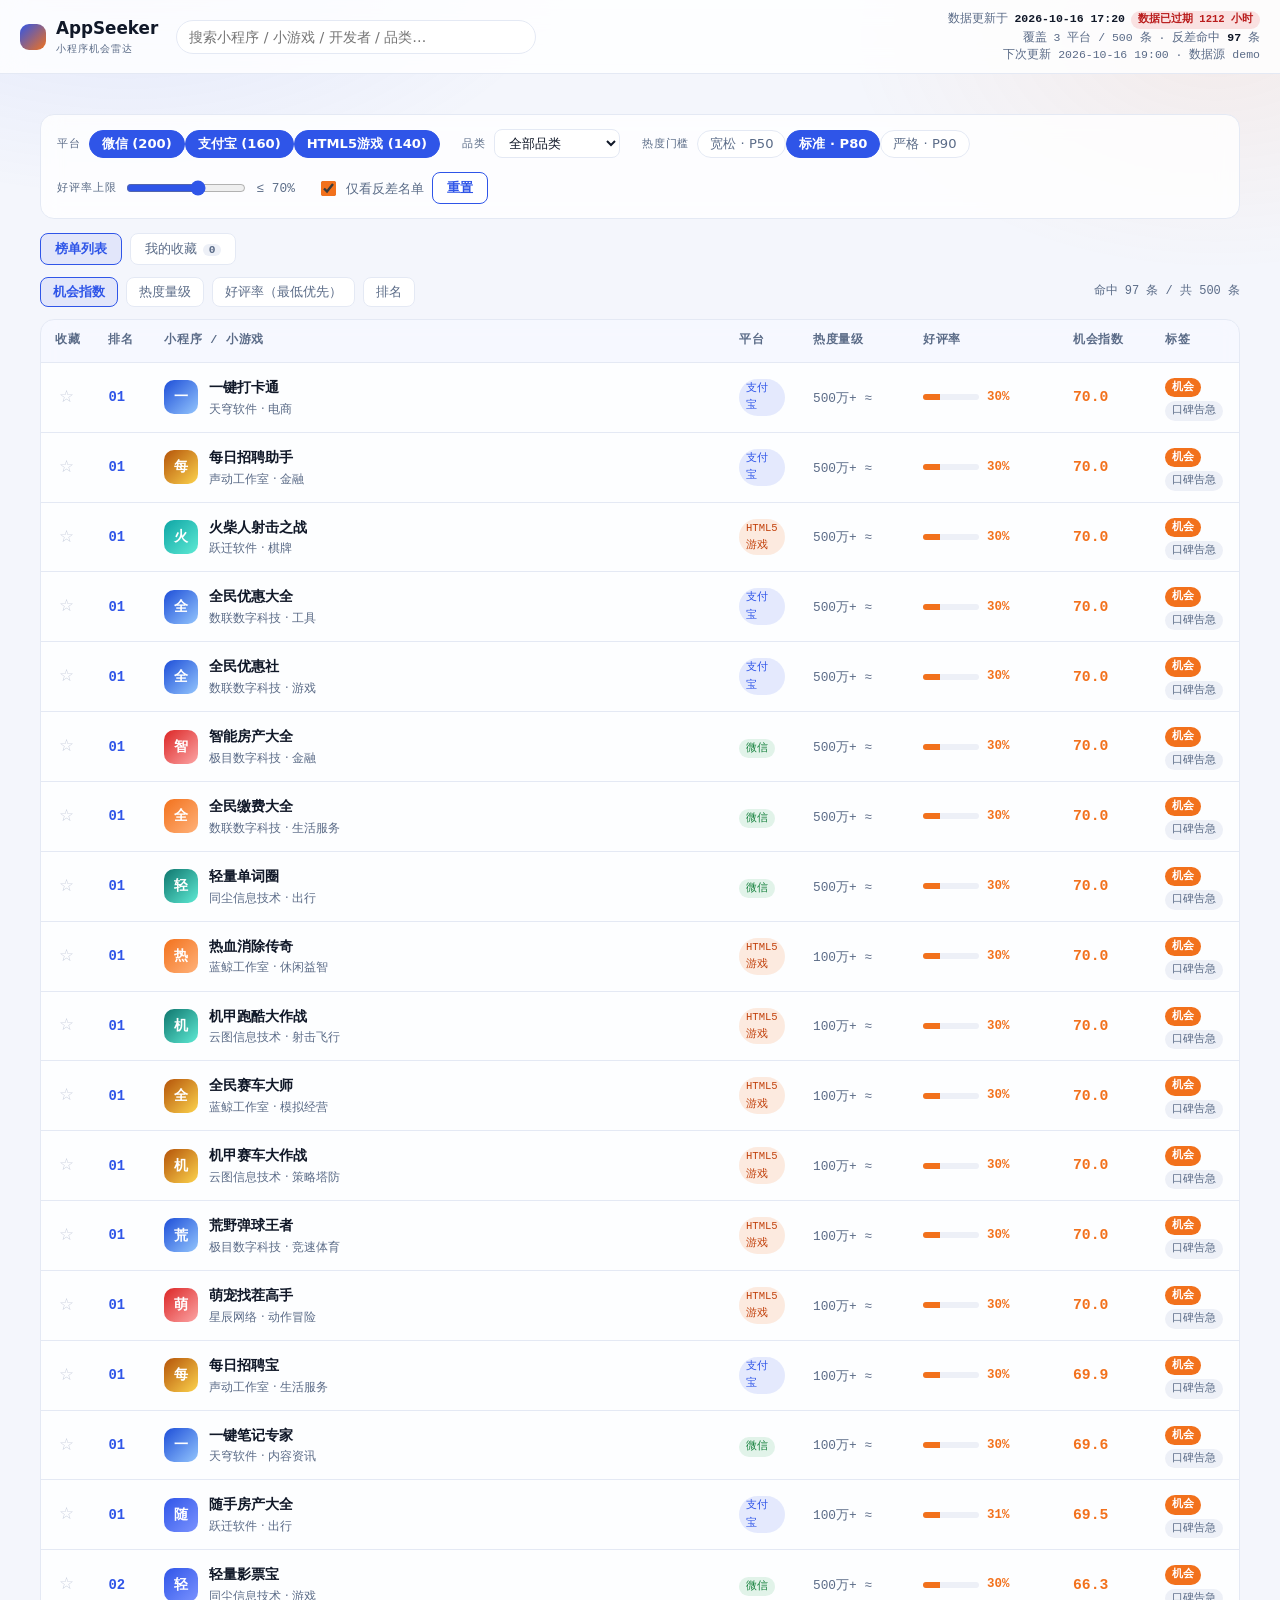
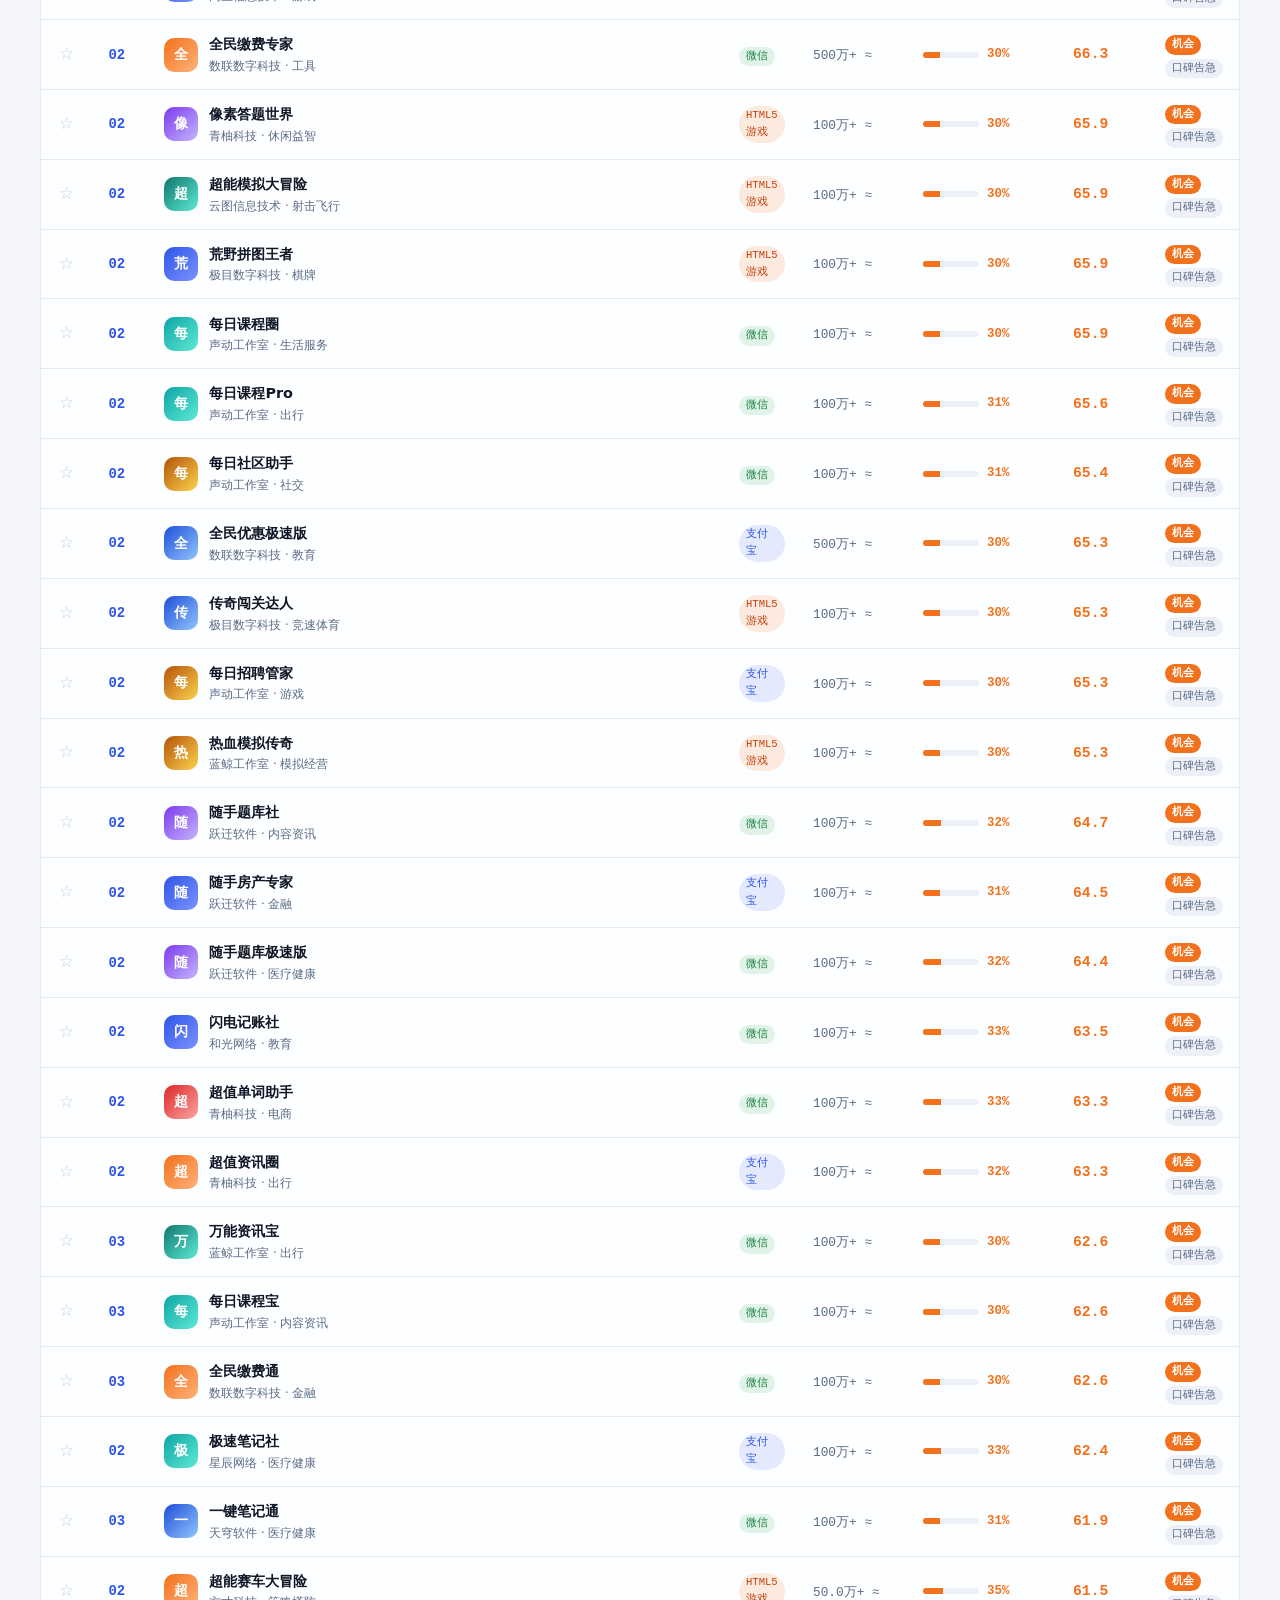
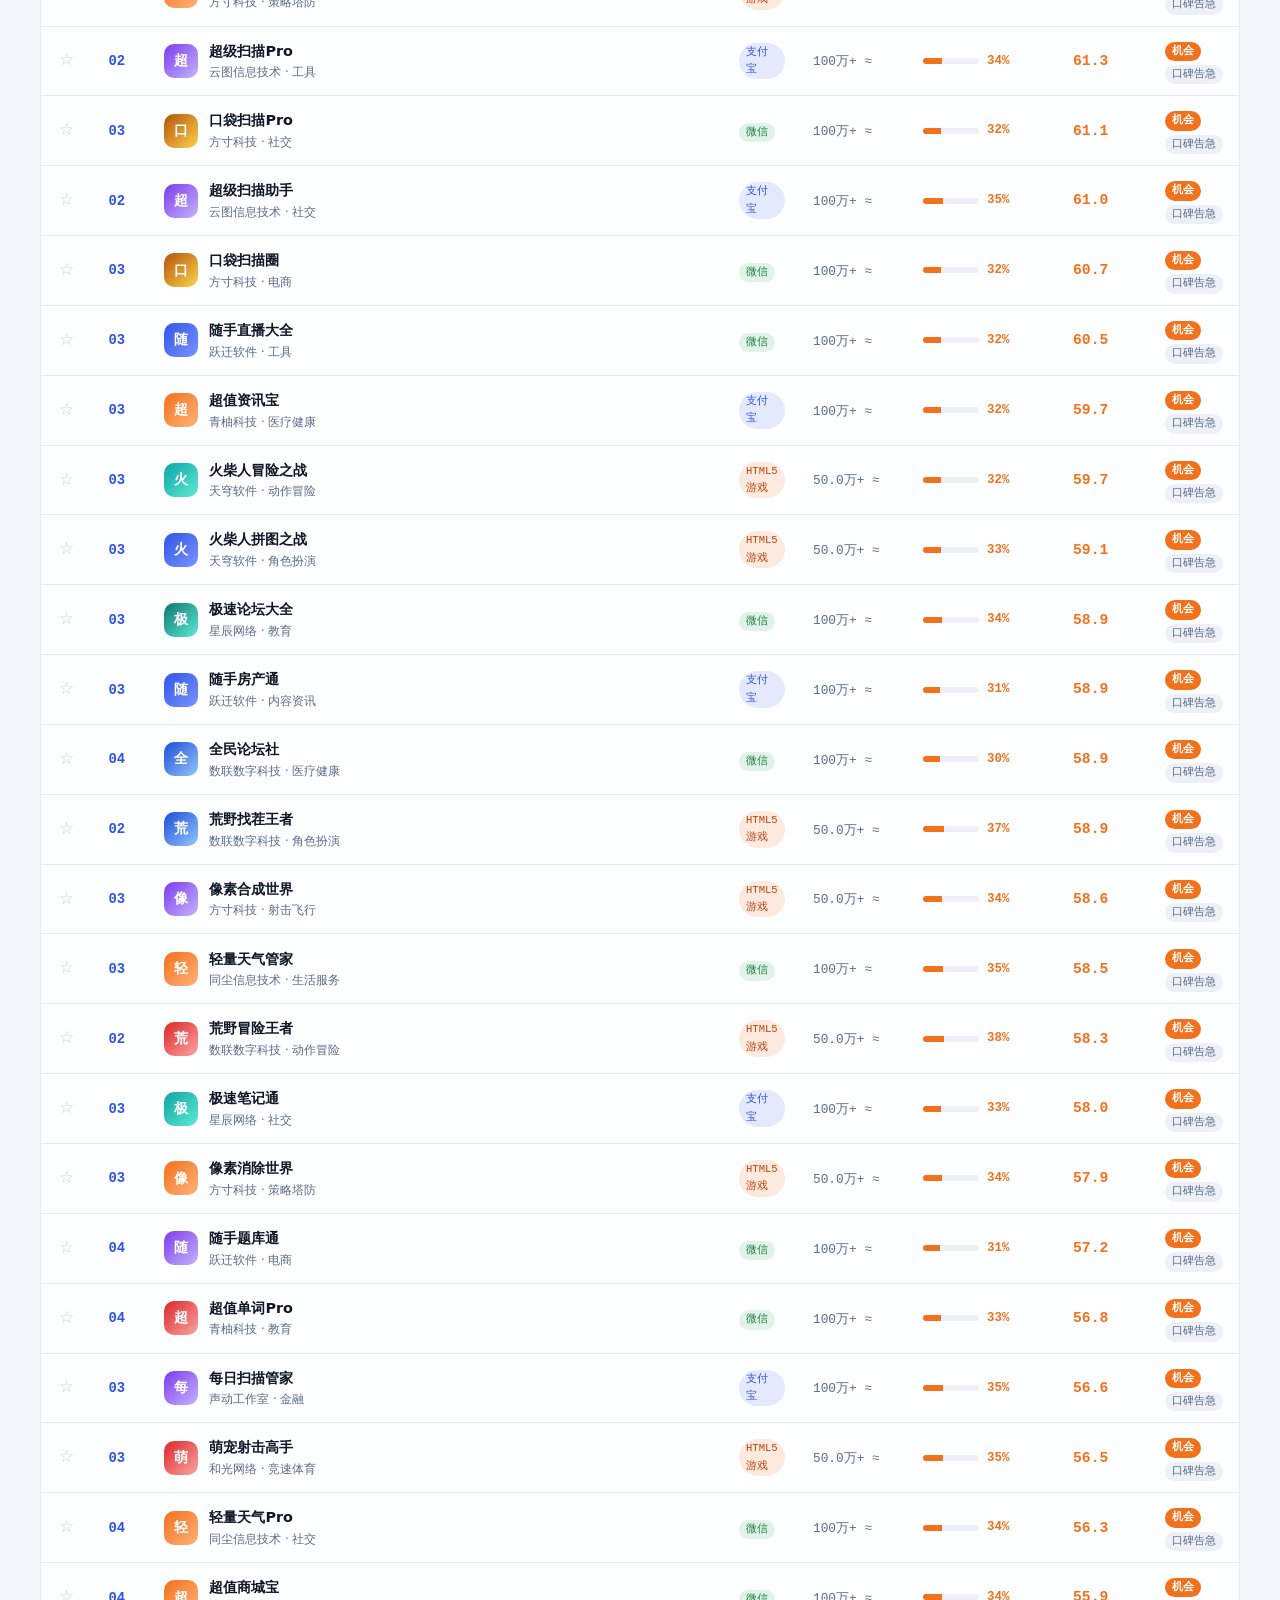
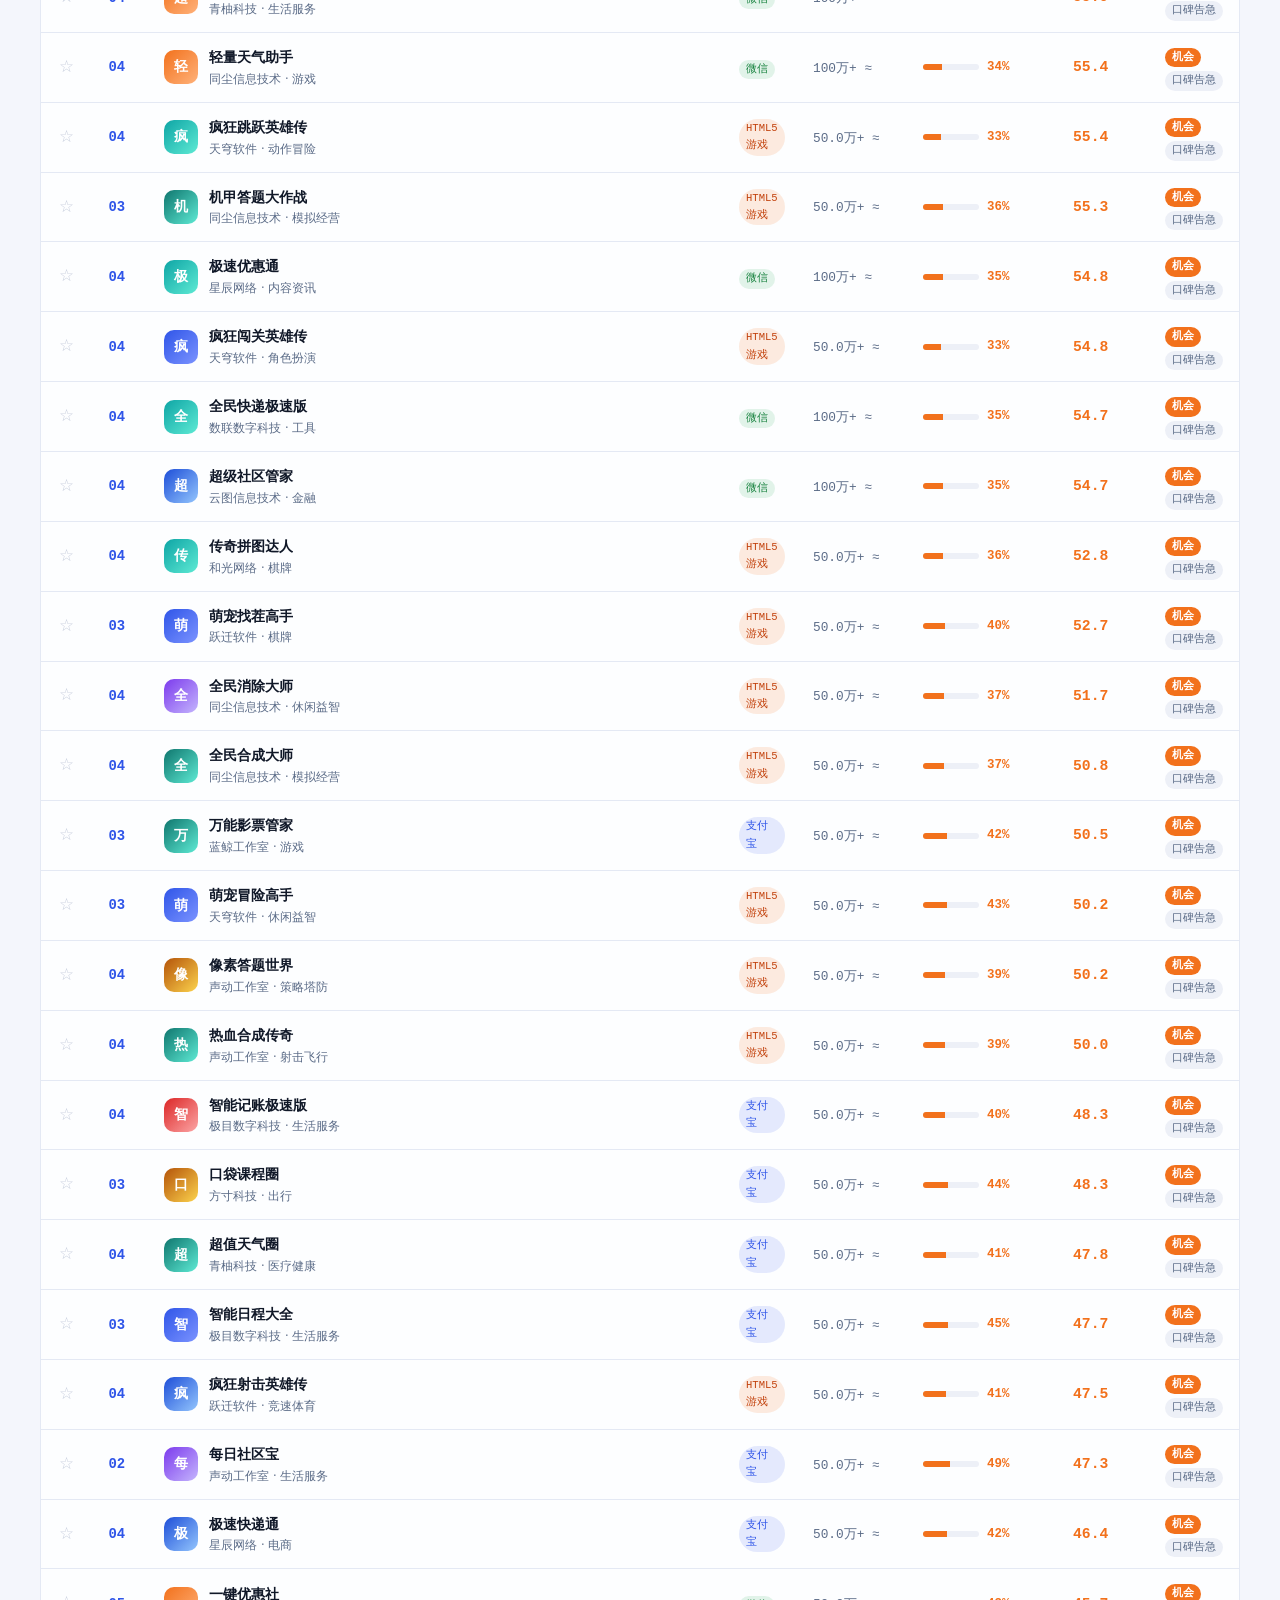
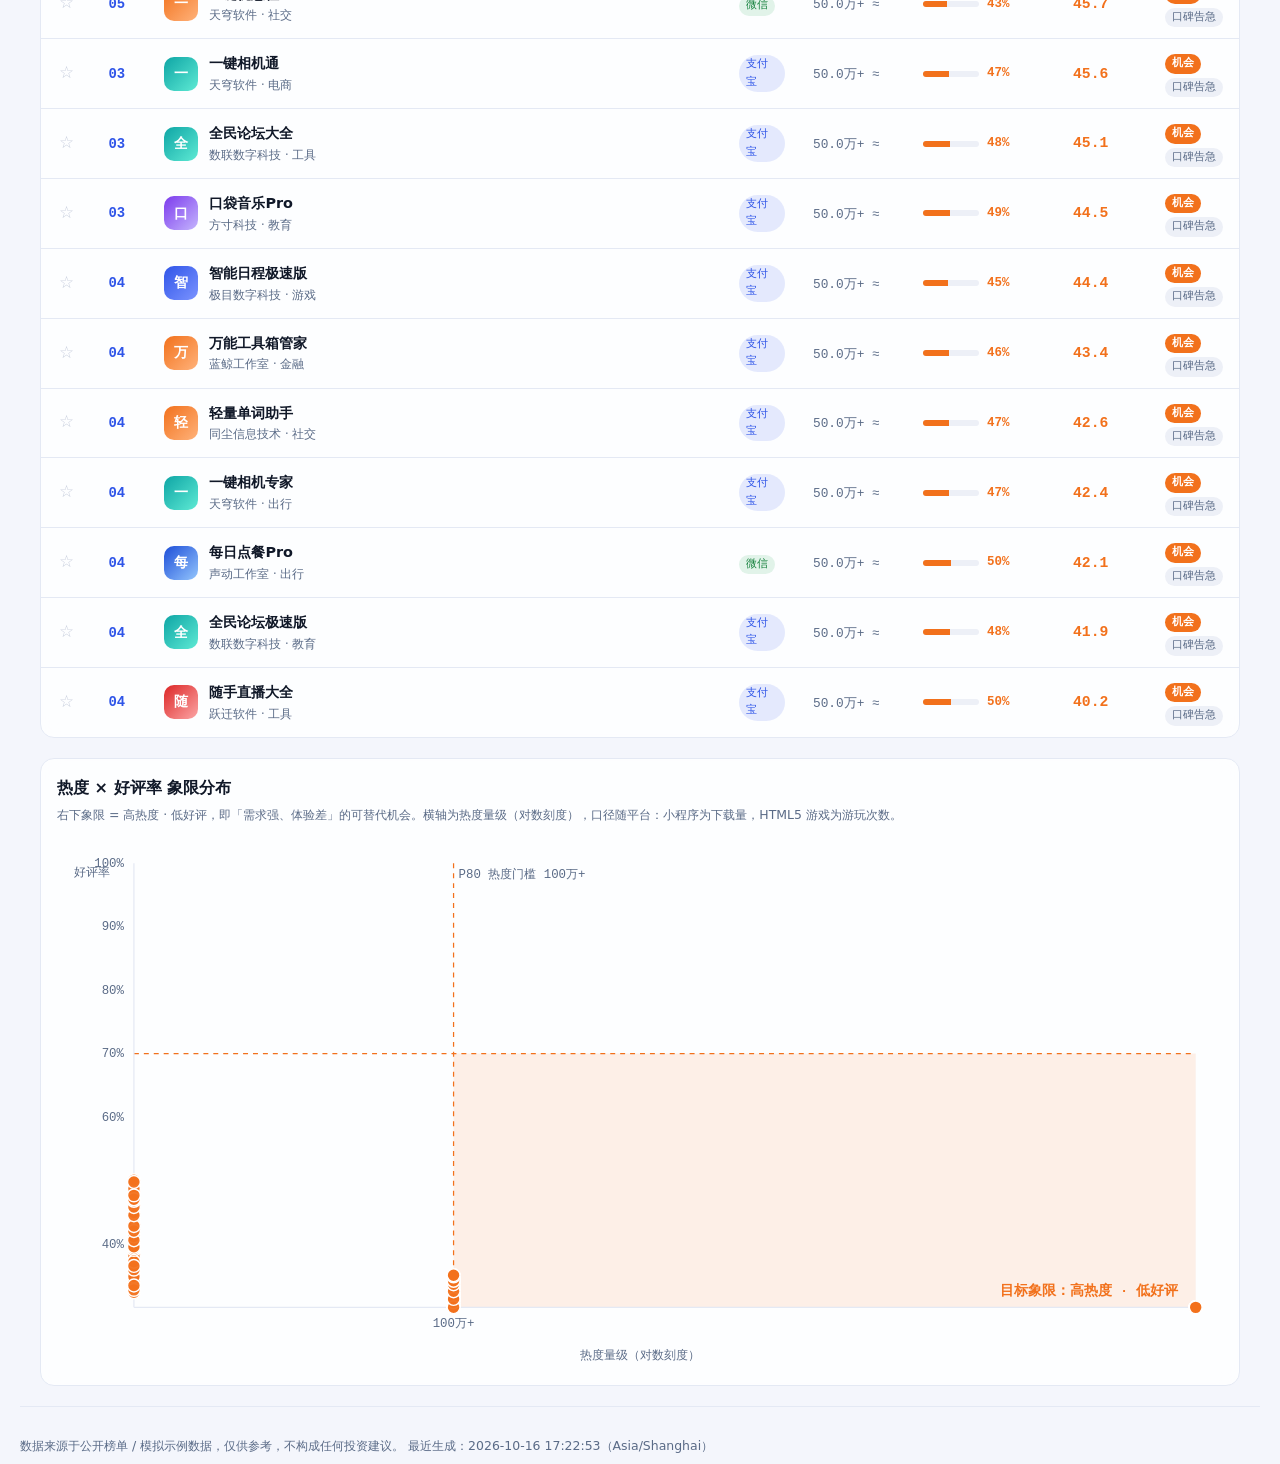
==== public/index.html @ 61a7575c "feat: AppSeeker MVP with cloud pipeline" ====
<!DOCTYPE html>
<html lang="zh-CN">
<head>
<meta charset="UTF-8">
<meta name="viewport" content="width=device-width, initial-scale=1.0">
<title>AppSeeker · 小程序机会雷达</title>
<link rel="stylesheet" href="css/style.css">
</head>
<body>

<header class="topbar">
  <div class="wrap topbar-in">
    <div class="brand">
      <span class="dot"></span>
      <span>AppSeeker<small>小程序机会雷达</small></span>
    </div>
    <div class="search">
      <input id="q" type="search" placeholder="搜索小程序 / 小游戏 / 开发者 / 品类…" autocomplete="off">
    </div>
    <div class="upd" id="upd"></div>
  </div>
</header>

<main class="wrap">

  <section class="kpis" id="kpis"></section>

  <section class="filters">
    <div class="fgroup">
      <span class="flabel">平台</span>
      <span id="platChips"></span>
    </div>
    <div class="fgroup">
      <span class="flabel">品类</span>
      <select id="cat"><option value="all">全部品类</option></select>
    </div>
    <div class="fgroup">
      <span class="flabel">热度门槛</span>
      <span id="pctlChips"></span>
    </div>
    <div class="fgroup">
      <span class="flabel">好评率上限</span>
      <input id="rate" type="range" min="30" max="95" step="5" value="70">
      <span class="mono" id="rateVal">≤ 70%</span>
    </div>
    <div class="fgroup">
      <label class="switch"><input id="onlyFlagged" type="checkbox" checked>仅看反差名单</label>
      <button class="btn ghost" id="reset">重置</button>
    </div>
  </section>

  <section class="viewtabs">
    <button class="vtab on" data-view="list">榜单列表</button>
    <button class="vtab" data-view="fav">我的收藏<span class="fbadge" id="favCount">0</span></button>
  </section>

  <div id="viewList">

    <section class="sorts">
      <button class="sortbtn on" data-sort="opportunity">机会指数</button>
      <button class="sortbtn" data-sort="download">热度量级</button>
      <button class="sortbtn" data-sort="rate">好评率（最低优先）</button>
      <button class="sortbtn" data-sort="rank">排名</button>
      <span class="res" id="resCount"></span>
    </section>

    <section class="panel">
      <table class="tbl">
        <thead>
          <tr>
            <th style="width:52px">收藏</th>
            <th style="width:56px">排名</th>
            <th>小程序 / 小游戏</th>
            <th style="width:74px">平台</th>
            <th style="width:110px">热度量级</th>
            <th style="width:150px">好评率</th>
            <th style="width:92px">机会指数</th>
            <th style="width:88px" class="col-hide">标签</th>
          </tr>
        </thead>
        <tbody id="rows"></tbody>
      </table>
      <div class="empty" id="empty" style="display:none"></div>
    </section>

    <section class="chartcard">
      <h3>热度 × 好评率 象限分布</h3>
      <p>右下象限 = 高热度 · 低好评，即「需求强、体验差」的可替代机会。横轴为热度量级（对数刻度），口径随平台：小程序为下载量，HTML5 游戏为游玩次数。</p>
      <div id="scatter"></div>
    </section>

  </div>

  <section class="panel" id="viewFav" style="display:none">
    <div class="favnote" id="favNote" style="display:none"></div>
    <table class="tbl">
      <thead>
        <tr>
          <th>条目</th>
          <th style="width:78px">平台</th>
          <th style="width:130px">热度量级</th>
          <th style="width:140px">好评率</th>
          <th style="width:90px">机会指数</th>
          <th style="width:142px">收藏时间</th>
          <th style="width:76px">操作</th>
        </tr>
      </thead>
      <tbody id="favRows"></tbody>
    </table>
    <div class="empty" id="favEmpty" style="display:none"></div>
  </section>

</main>

<footer class="foot wrap">
  <p id="footMeta"></p>
  <p>数据来源于各平台公开榜单 / 模拟示例数据，仅做聚合统计展示，不含任何用户个人信息；内容仅供参考，不构成投资建议。</p>
  <p>AppSeeker MVP · 数据管道每日自动更新两次（07:00 / 19:00）。</p>
</footer>

<script src="data/latest.js"></script>
<script src="js/app.js"></script>
</body>
</html>
---- public/css/style.css ----
/* AppSeeker · 小程序机会雷达 */
:root{
  --bg:#F4F6FC; --bg2:#FFFFFF; --ink:#101828; --muted:#5A6B87;
  --rule:#E4E9F4; --accent:#2F55E8; --accent2:#F2711C;
  --accent-soft:rgba(47,85,232,.09); --accent2-soft:rgba(242,113,28,.12);
  --radius:14px; --shadow:0 8px 28px rgba(47,85,232,.10);
  --font-head:'Bricolage Grotesque','PingFang SC','Microsoft YaHei',system-ui,sans-serif;
  --font-body:'Instrument Sans','PingFang SC','Microsoft YaHei',system-ui,sans-serif;
  --font-mono:'JetBrains Mono','SFMono-Regular',Consolas,monospace;
}
*{box-sizing:border-box;}
body{
  margin:0;background:var(--bg);color:var(--ink);
  font-family:var(--font-body);font-size:15px;line-height:1.65;
  -webkit-font-smoothing:antialiased;
}
body::before{
  content:"";position:fixed;inset:0;z-index:-1;pointer-events:none;
  background:
    radial-gradient(60% 50% at 10% -8%, rgba(47,85,232,.10), rgba(47,85,232,0) 60%),
    radial-gradient(50% 45% at 95% 4%, rgba(242,113,28,.08), rgba(242,113,28,0) 58%);
}
a{color:var(--accent);text-decoration:none;}
.wrap{max-width:1240px;margin:0 auto;padding:0 20px;}

/* ---------- 顶栏 ---------- */
.topbar{
  position:sticky;top:0;z-index:50;
  background:rgba(255,255,255,.82);backdrop-filter:blur(12px);
  border-bottom:1px solid var(--rule);
}
.topbar-in{display:flex;align-items:center;gap:18px;padding:10px 0;flex-wrap:wrap;}
.brand{display:flex;align-items:center;gap:10px;font-family:var(--font-head);font-weight:700;font-size:1.05rem;white-space:nowrap;}
.brand .dot{width:26px;height:26px;border-radius:9px;background:linear-gradient(135deg,var(--accent),var(--accent2));}
.brand small{display:block;font-family:var(--font-mono);font-size:.62rem;font-weight:400;color:var(--muted);letter-spacing:.1em;}
.search{flex:1;min-width:180px;max-width:360px;position:relative;}
.search input{
  width:100%;padding:8px 12px;border:1px solid var(--rule);border-radius:999px;
  background:#fff;font-size:.88rem;font-family:inherit;color:var(--ink);outline:none;
}
.search input:focus{border-color:var(--accent);box-shadow:0 0 0 3px var(--accent-soft);}
.upd{margin-left:auto;text-align:right;font-family:var(--font-mono);font-size:.72rem;color:var(--muted);line-height:1.5;}
.upd b{color:var(--ink);font-weight:700;}
.badge{display:inline-block;padding:1px 7px;border-radius:999px;font-size:.66rem;font-weight:700;margin-left:6px;}
.badge.fresh{background:rgba(22,163,74,.12);color:#15803d;}
.badge.warn{background:rgba(242,113,28,.14);color:#c2410c;}
.badge.stale{background:rgba(220,38,38,.12);color:#b91c1c;}

/* ---------- KPI ---------- */
.kpis{display:grid;grid-template-columns:repeat(4,1fr);gap:14px;margin:20px 0;}
.kpi{
  background:rgba(255,255,255,.75);backdrop-filter:blur(10px);
  border:1px solid var(--rule);border-radius:var(--radius);padding:14px 16px;
}
.kpi .v{font-family:var(--font-head);font-weight:700;font-size:1.7rem;color:var(--accent);line-height:1.1;}
.kpi .l{font-size:.78rem;color:var(--muted);margin-top:3px;}
.kpi.hl .v{color:var(--accent2);}

/* ---------- 筛选栏 ---------- */
.filters{
  background:rgba(255,255,255,.8);backdrop-filter:blur(10px);
  border:1px solid var(--rule);border-radius:var(--radius);
  padding:14px 16px;margin-bottom:14px;
  display:flex;flex-wrap:wrap;gap:14px 22px;align-items:center;
}
.fgroup{display:flex;align-items:center;gap:8px;flex-wrap:wrap;}
.flabel{font-family:var(--font-mono);font-size:.7rem;color:var(--muted);letter-spacing:.08em;text-transform:uppercase;}
.chip{
  border:1px solid var(--rule);background:#fff;border-radius:999px;
  padding:4px 12px;font-size:.82rem;cursor:pointer;color:var(--muted);
  font-family:inherit;transition:all .12s;
}
.chip:hover{border-color:var(--accent);color:var(--accent);}
.chip.on{background:var(--accent);border-color:var(--accent);color:#fff;font-weight:700;}
select,input[type=range]{font-family:inherit;font-size:.82rem;color:var(--ink);}
select{padding:5px 10px;border:1px solid var(--rule);border-radius:8px;background:#fff;}
input[type=range]{width:120px;accent-color:var(--accent);}
.btn{
  border:1px solid var(--accent);background:var(--accent);color:#fff;border-radius:8px;
  padding:6px 14px;font-size:.82rem;font-family:inherit;cursor:pointer;font-weight:700;
}
.btn.ghost{background:#fff;color:var(--accent);}
.switch{display:flex;align-items:center;gap:7px;font-size:.82rem;color:var(--muted);cursor:pointer;user-select:none;}
.switch input{accent-color:var(--accent2);width:15px;height:15px;}

/* ---------- 排序 ---------- */
.sorts{display:flex;flex-wrap:wrap;gap:8px;align-items:center;margin-bottom:12px;}
.sorts .res{margin-left:auto;font-family:var(--font-mono);font-size:.75rem;color:var(--muted);}
.sortbtn{
  border:1px solid var(--rule);background:#fff;border-radius:8px;padding:5px 12px;
  font-size:.82rem;color:var(--muted);cursor:pointer;font-family:inherit;
}
.sortbtn.on{border-color:var(--accent);color:var(--accent);font-weight:700;background:var(--accent-soft);}

/* ---------- 列表 ---------- */
.panel{
  background:rgba(255,255,255,.82);backdrop-filter:blur(10px);
  border:1px solid var(--rule);border-radius:var(--radius);overflow:hidden;margin-bottom:20px;
}
.tbl{width:100%;border-collapse:collapse;font-size:.87rem;}
.tbl thead th{
  text-align:left;padding:11px 14px;font-size:.74rem;letter-spacing:.06em;
  color:var(--muted);font-family:var(--font-mono);
  border-bottom:1px solid var(--rule);white-space:nowrap;background:rgba(47,85,232,.03);
}
.tbl tbody tr{border-bottom:1px solid var(--rule);cursor:pointer;transition:background .12s;}
.tbl tbody tr:hover{background:var(--accent-soft);}
.tbl tbody tr:last-child{border-bottom:none;}
.tbl td{padding:11px 14px;vertical-align:middle;}
.rank{font-family:var(--font-mono);font-weight:700;color:var(--accent);}
.rk-up{color:#15803d;font-size:.72rem;font-family:var(--font-mono);}
.rk-down{color:#b91c1c;font-size:.72rem;font-family:var(--font-mono);}
.app{display:flex;align-items:center;gap:11px;min-width:0;}
.ico{
  width:34px;height:34px;border-radius:10px;flex:0 0 34px;
  display:flex;align-items:center;justify-content:center;
  color:#fff;font-weight:700;font-family:var(--font-head);font-size:.9rem;
}
.app .nm{min-width:0;}
.app .nm b{display:block;font-size:.9rem;white-space:nowrap;overflow:hidden;text-overflow:ellipsis;max-width:230px;}
.app .nm span{display:block;font-size:.72rem;color:var(--muted);white-space:nowrap;overflow:hidden;text-overflow:ellipsis;max-width:230px;}
.tag{display:inline-block;font-family:var(--font-mono);font-size:.66rem;padding:1px 7px;border-radius:999px;background:#EDF0F7;color:var(--muted);}
.tag.plat-wx{background:rgba(22,163,74,.12);color:#15803d;}
.tag.plat-ali{background:rgba(47,85,232,.12);color:var(--accent);}
.tag.plat-other{background:rgba(242,113,28,.14);color:#c2410c;}
.tag.opp{background:var(--accent2);color:#fff;font-weight:700;}
.tag.tmb{background:rgba(220,38,38,.12);color:#b91c1c;}
.tag.rise{background:rgba(22,163,74,.12);color:#15803d;}
.ratebar{display:flex;align-items:center;gap:8px;}
.ratebar .bar{width:56px;height:6px;border-radius:999px;background:#EDF0F7;overflow:hidden;}
.ratebar .bar i{display:block;height:100%;background:var(--accent2);}
.ratebar .val{font-family:var(--font-mono);font-size:.78rem;font-weight:700;color:var(--accent2);}
.score{font-family:var(--font-mono);font-weight:700;color:var(--accent2);font-size:.92rem;}
.mono{font-family:var(--font-mono);font-size:.8rem;color:var(--muted);}
.empty{padding:46px 20px;text-align:center;color:var(--muted);}
.empty b{display:block;color:var(--ink);font-size:1rem;margin-bottom:6px;}
.empty code{font-family:var(--font-mono);font-size:.78rem;background:var(--accent-soft);padding:2px 6px;border-radius:6px;color:var(--accent);}

/* ---------- 图表 ---------- */
.chartcard{
  background:rgba(255,255,255,.82);backdrop-filter:blur(10px);
  border:1px solid var(--rule);border-radius:var(--radius);padding:16px;margin-bottom:20px;
}
.chartcard h3{margin:0 0 4px;font-family:var(--font-head);font-size:1rem;}
.chartcard p{margin:0 0 10px;font-size:.78rem;color:var(--muted);}
svg .axis{stroke:var(--rule);stroke-width:1;}
svg .axis-txt{fill:var(--muted);font-size:10px;font-family:var(--font-mono);}
svg .qzone{fill:rgba(242,113,28,.10);}
svg .thr{stroke:var(--accent2);stroke-dasharray:4 4;stroke-width:1;}
svg .tbar{fill:var(--accent);fill-opacity:.26;}
svg .tbar.cur{fill:var(--accent2);fill-opacity:.85;}
svg .tline{fill:none;stroke:var(--accent2);stroke-width:2;stroke-linejoin:round;stroke-linecap:round;}
svg .tdot{fill:#fff;stroke:var(--accent2);stroke-width:1.6;}
svg .tdot.cur{fill:var(--accent2);stroke:#fff;stroke-width:2;}

/* ---------- 详情页 ---------- */
.crumb{font-size:.8rem;color:var(--muted);margin:18px 0 12px;}
.dhead{
  background:rgba(255,255,255,.82);backdrop-filter:blur(10px);
  border:1px solid var(--rule);border-radius:var(--radius);padding:18px;margin-bottom:16px;
}
.dhead .top{display:flex;align-items:center;gap:14px;flex-wrap:wrap;}
.dhead h1{margin:0;font-family:var(--font-head);font-size:1.35rem;}
.dhead .sub{color:var(--muted);font-size:.82rem;margin-top:4px;}
.dcards{display:grid;grid-template-columns:repeat(5,1fr);gap:12px;margin-bottom:16px;}
.dcard{border:1px solid var(--rule);border-radius:var(--radius);padding:12px 14px;background:rgba(255,255,255,.75);}
.dcard .v{font-family:var(--font-head);font-weight:700;font-size:1.3rem;color:var(--accent);}
.dcard.warn .v{color:var(--accent2);}
.dcard .l{font-size:.72rem;color:var(--muted);margin-top:2px;}
.prov{font-size:.78rem;color:var(--muted);background:rgba(47,85,232,.04);border:1px solid var(--rule);border-radius:var(--radius);padding:12px 14px;}
.prov b{color:var(--ink);}

/* ---------- 视图切换 / 收藏 ---------- */
.viewtabs{display:flex;align-items:center;gap:8px;margin-bottom:12px;}
.vtab{
  border:1px solid var(--rule);background:#fff;border-radius:8px;padding:6px 14px;
  font-size:.84rem;color:var(--muted);cursor:pointer;font-family:inherit;transition:all .12s;
}
.vtab:hover{border-color:var(--accent);color:var(--accent);}
.vtab.on{border-color:var(--accent);color:var(--accent);font-weight:700;background:var(--accent-soft);}
.vtab .fbadge{
  display:inline-block;min-width:18px;padding:0 5px;margin-left:6px;border-radius:999px;
  background:#EDF0F7;color:var(--muted);font-family:var(--font-mono);font-size:.7rem;font-weight:700;text-align:center;
}
.vtab.has .fbadge{background:var(--accent2);color:#fff;}
.star{
  border:none;background:none;cursor:pointer;padding:2px 4px;border-radius:6px;
  font-size:1.05rem;line-height:1;color:#C7CEDD;font-family:inherit;
  transition:color .12s,transform .12s;
}
.star:hover{color:var(--accent2);transform:scale(1.18);}
.star.on{color:var(--accent2);}
.btn.xs{padding:3px 10px;font-size:.74rem;}
.favnote{
  display:none;margin:12px 14px 0;padding:9px 12px;border-radius:10px;
  background:var(--accent2-soft);border:1px solid rgba(242,113,28,.35);
  color:#c2410c;font-size:.78rem;
}

/* ---------- 页脚 ---------- */
.foot{padding:24px 0 40px;color:var(--muted);font-size:.78rem;border-top:1px solid var(--rule);margin-top:8px;}
.foot p{margin:5px 0;}

@media (max-width:900px){
  .kpis{grid-template-columns:repeat(2,1fr);}
  .dcards{grid-template-columns:repeat(2,1fr);}
  .upd{width:100%;text-align:left;margin-left:0;}
  .app .nm b,.app .nm span{max-width:150px;}
  .col-hide{display:none;}
}
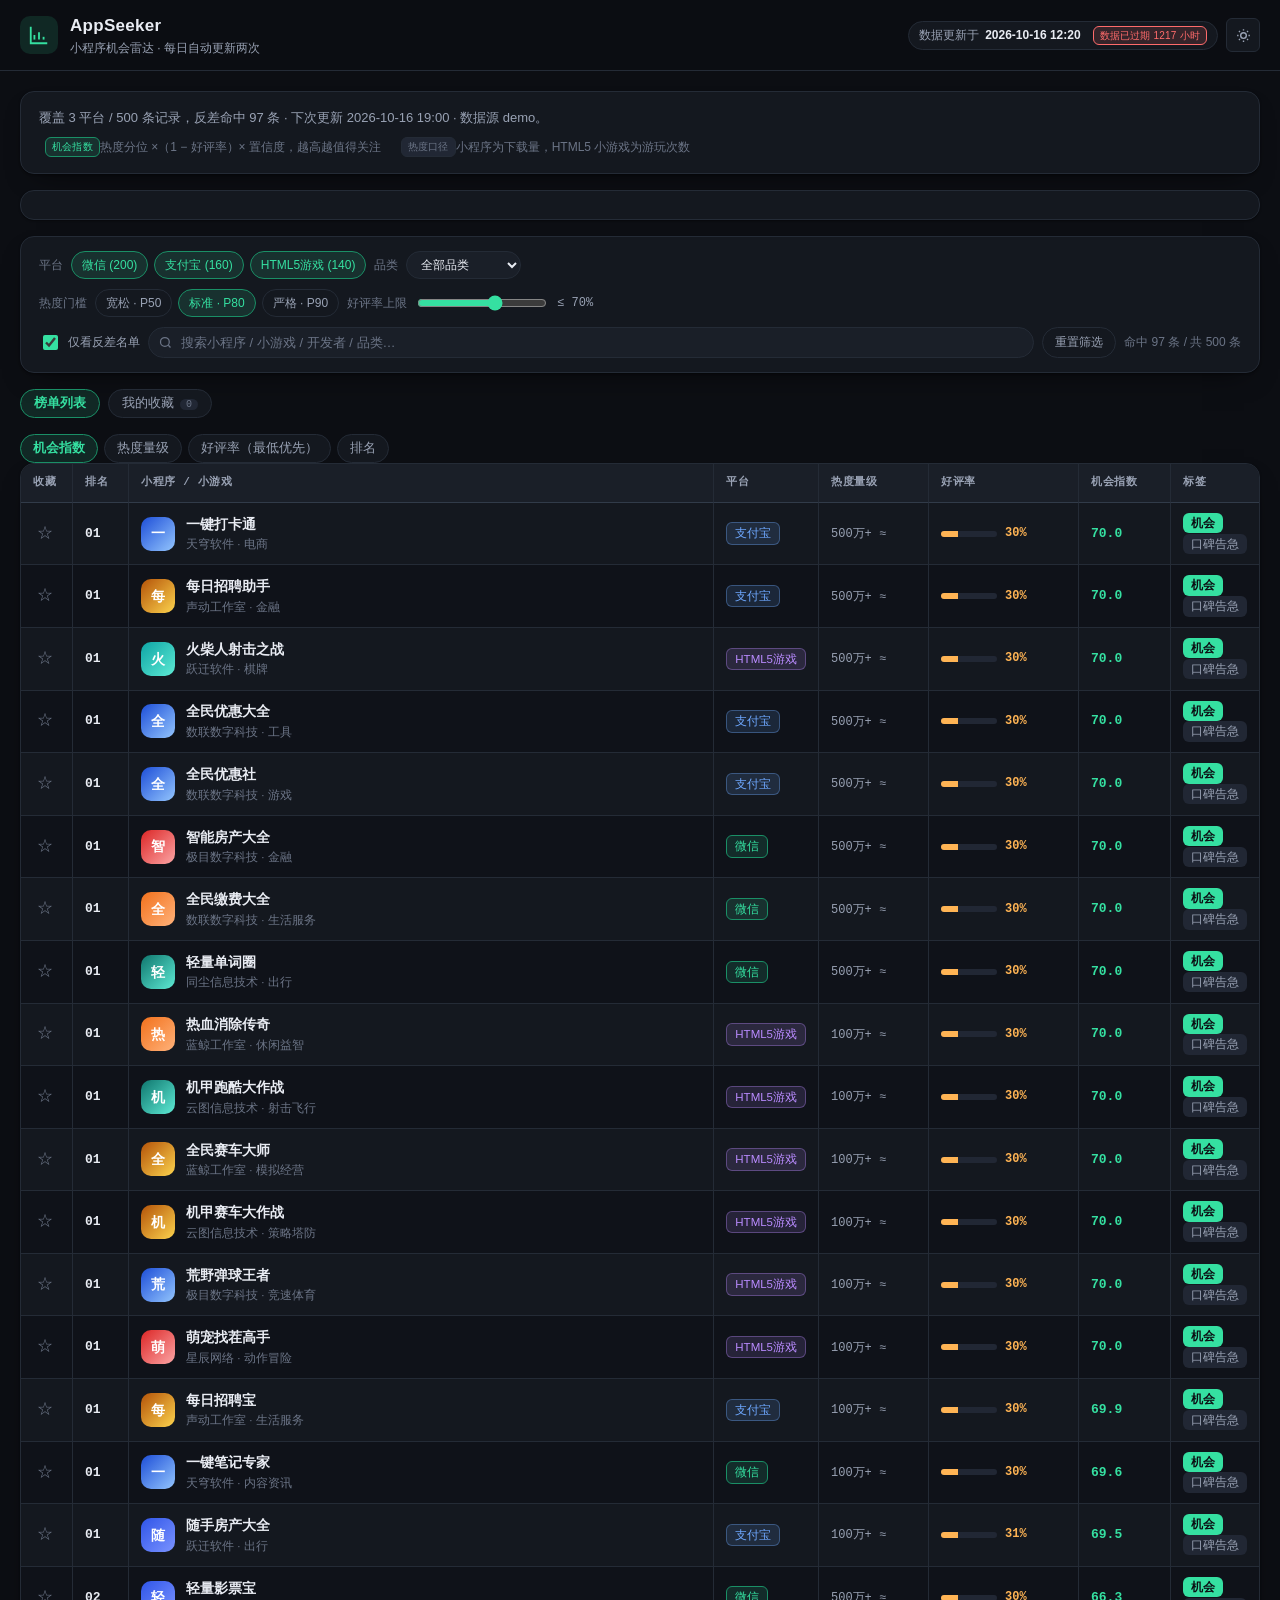
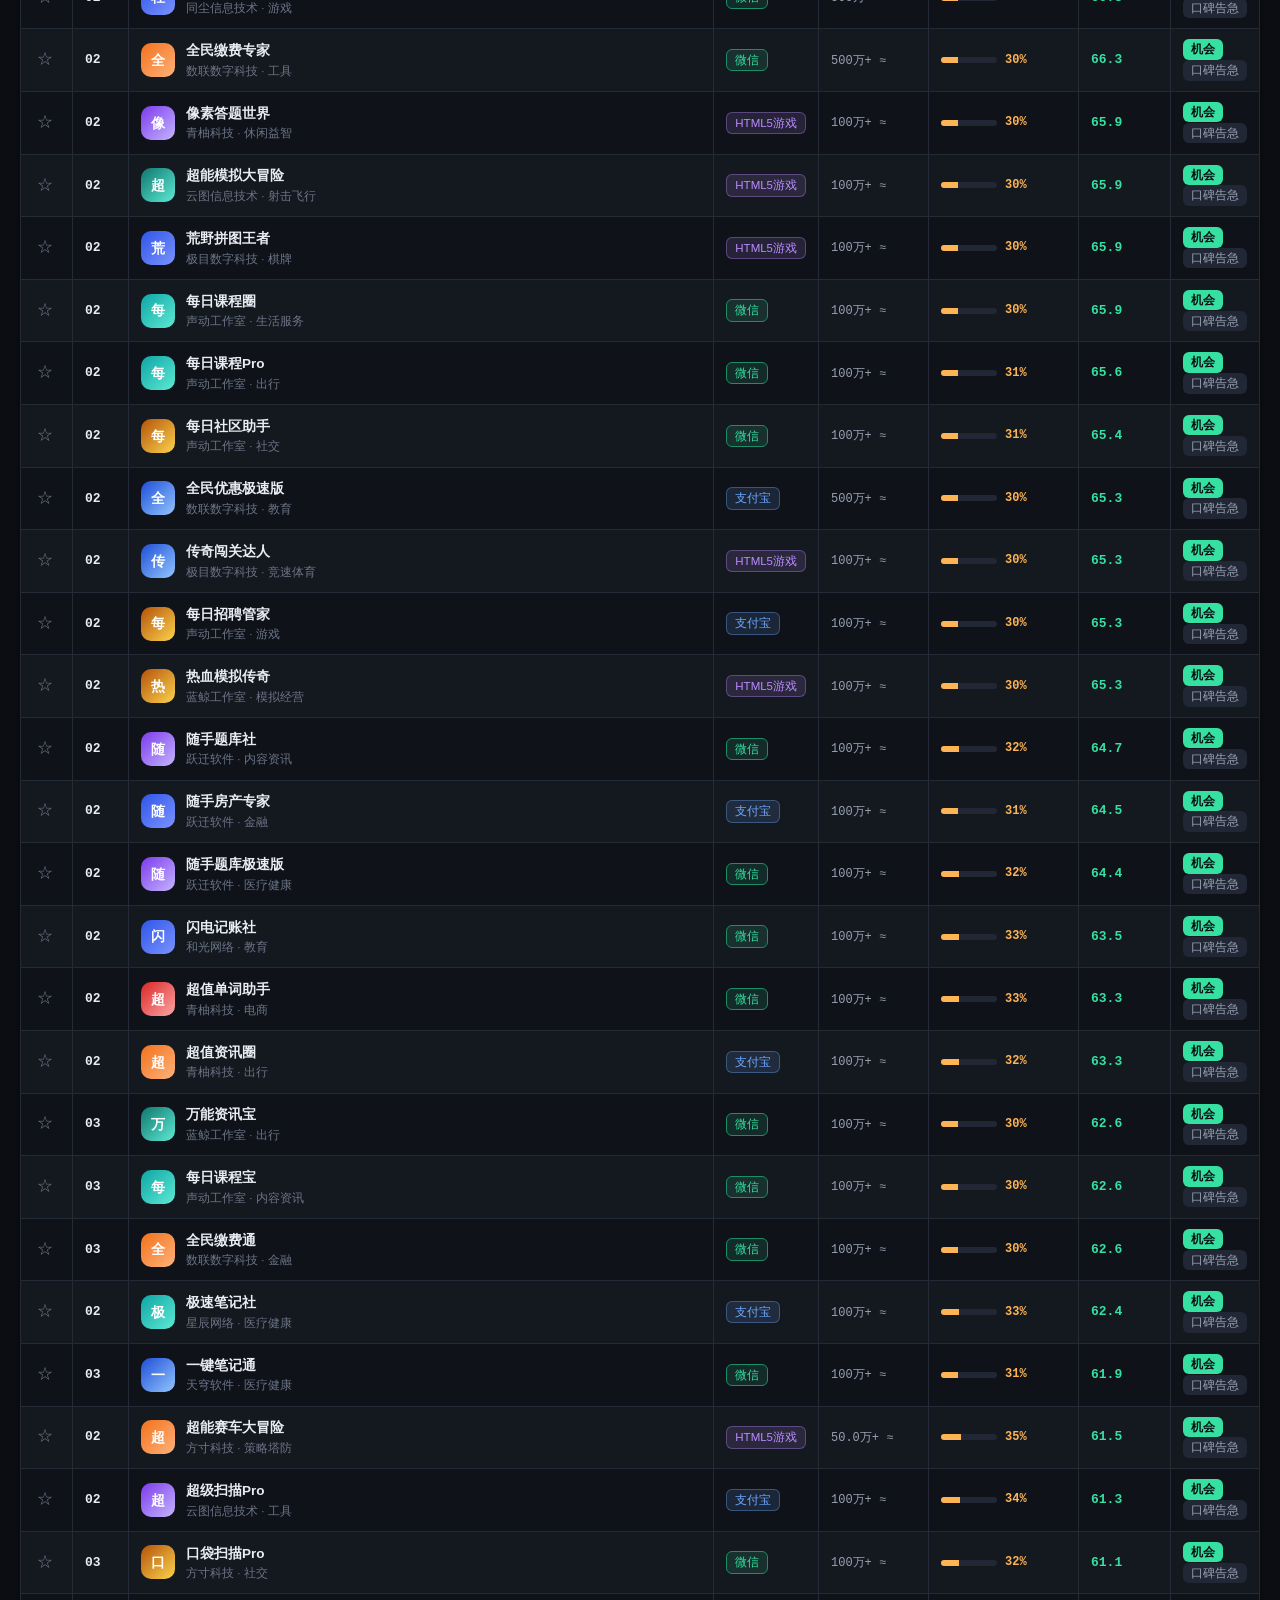
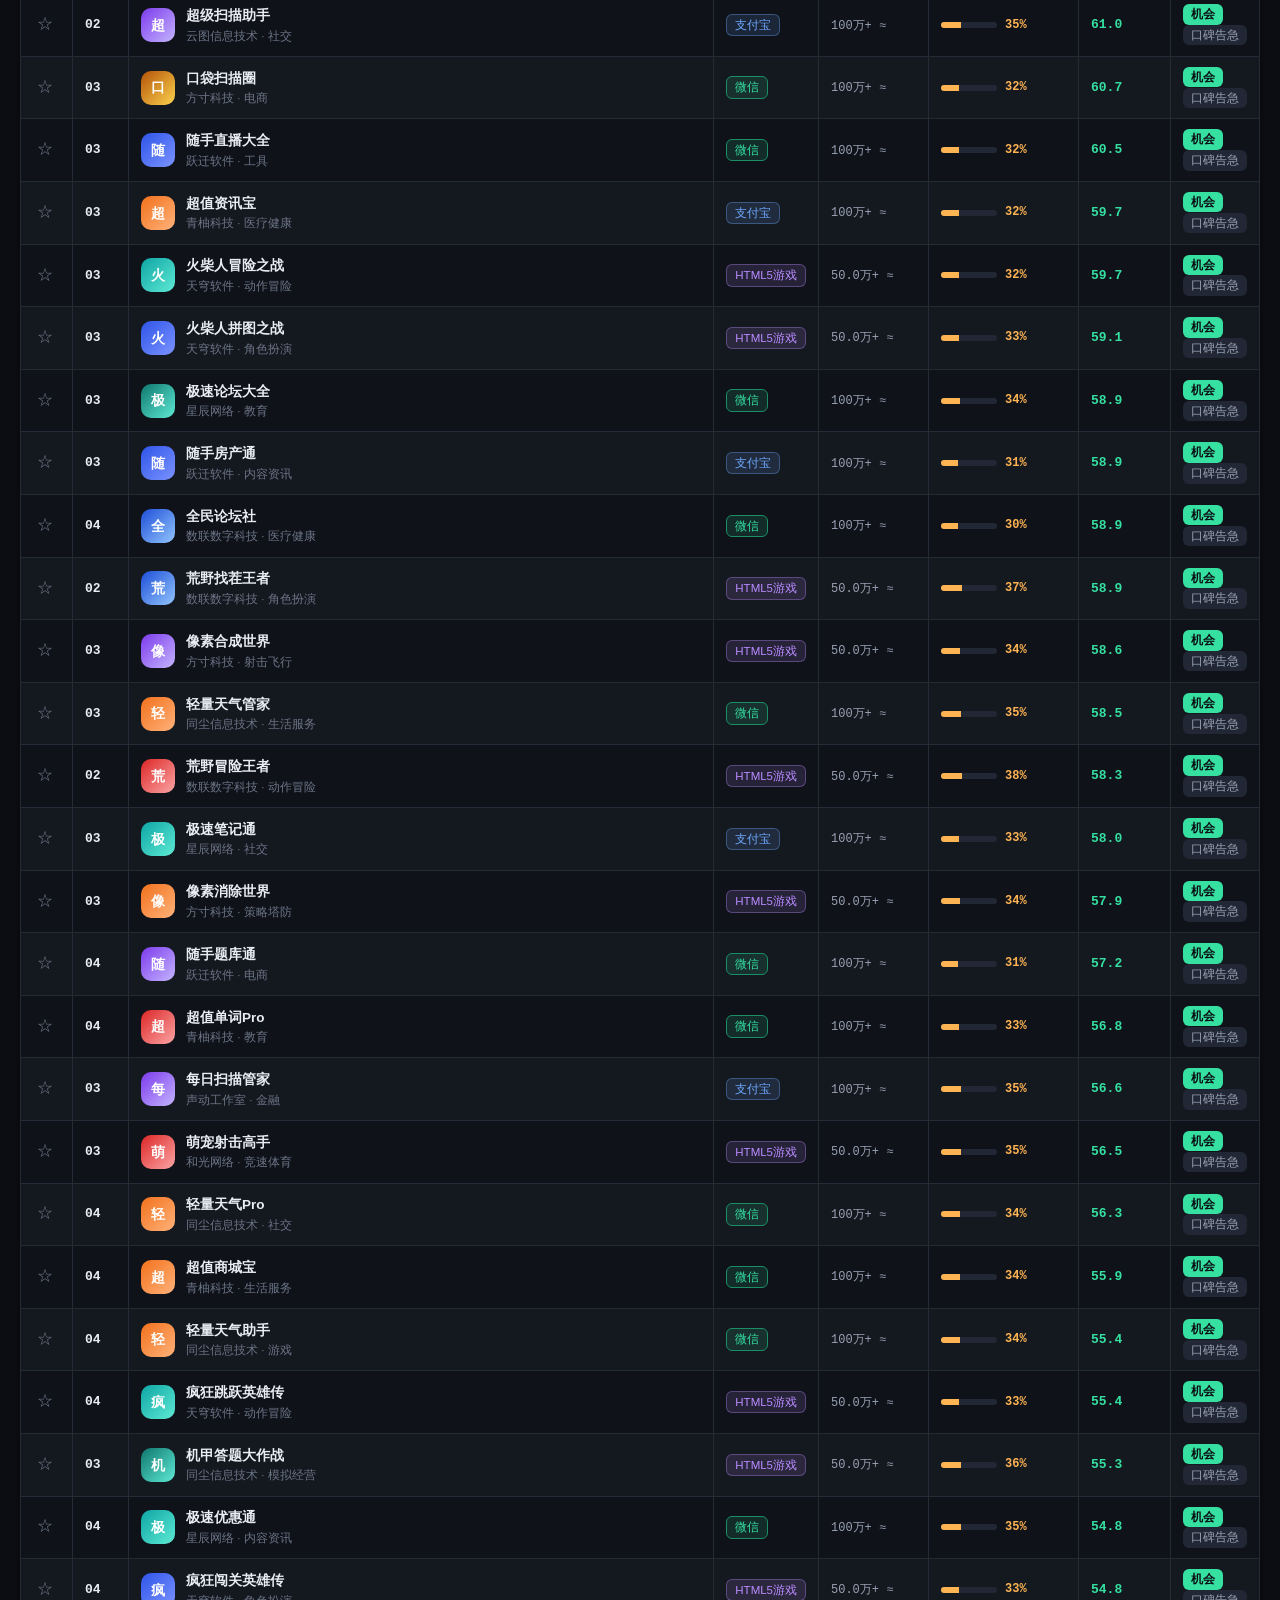
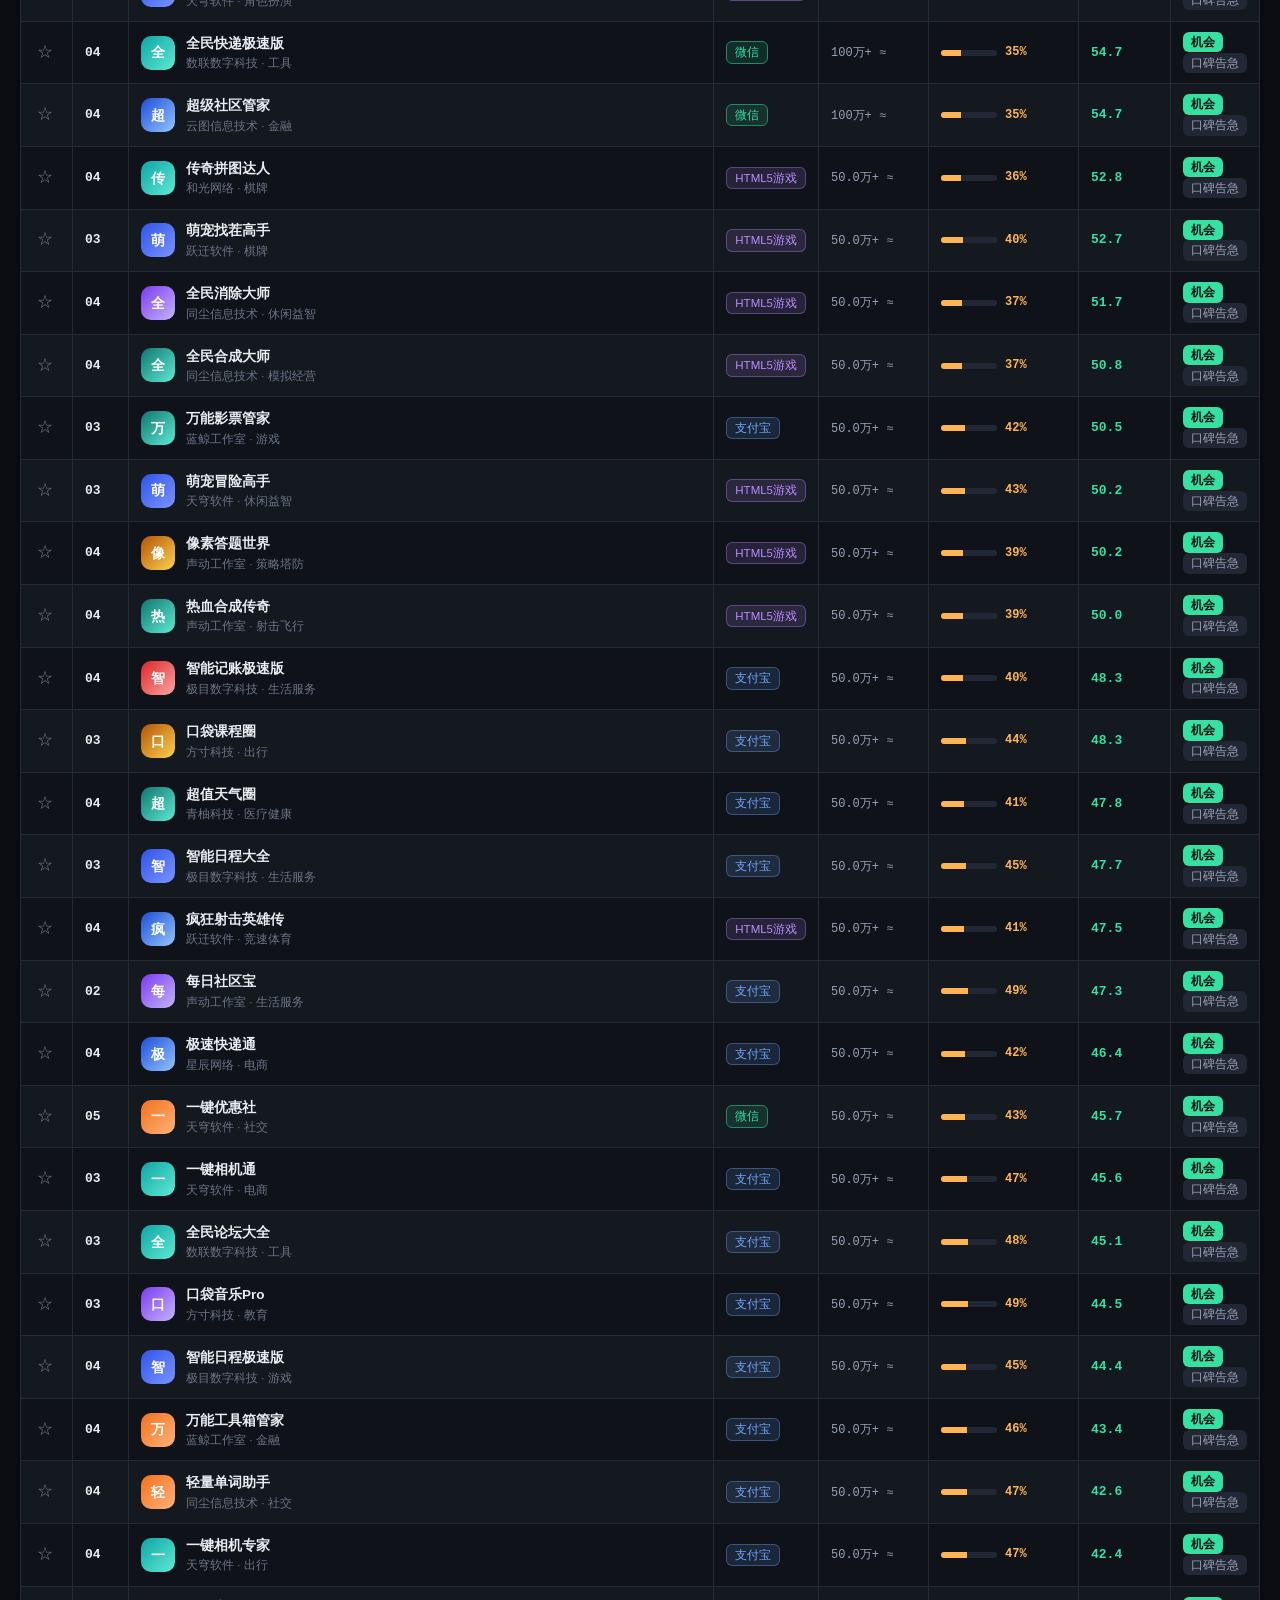
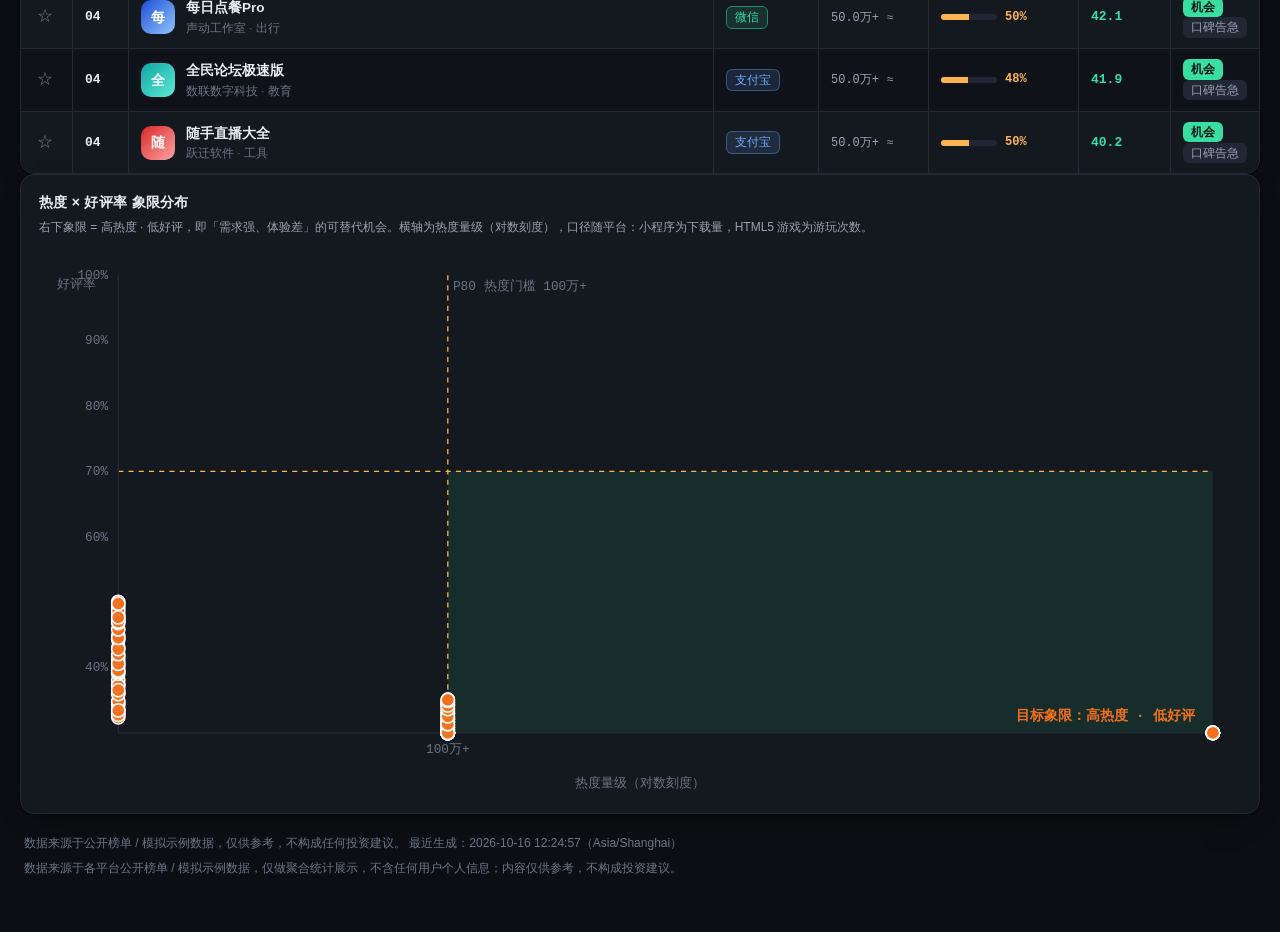
==== commit ae8b1159: "style(web): align AppSeeker with gameqker/gameseek design system" ====
--- a/public/index.html
+++ b/public/index.html
@@ -1,55 +1,88 @@
 <!DOCTYPE html>
-<html lang="zh-CN">
+<html lang="zh-CN" data-theme="dark">
 <head>
-<meta charset="UTF-8">
-<meta name="viewport" content="width=device-width, initial-scale=1.0">
+<meta charset="utf-8">
+<meta name="viewport" content="width=device-width, initial-scale=1">
 <title>AppSeeker · 小程序机会雷达</title>
-<link rel="stylesheet" href="css/style.css">
+<meta name="description" content="跨平台小程序与小游戏榜单聚合，反向筛出「热度高、好评率低」的条目，定位需求强、体验差的可替代机会，每日自动更新两次。">
+<script>(function(){try{var t=window.localStorage.getItem('appseeker:theme');document.documentElement.setAttribute('data-theme',t==='light'?'light':'dark');}catch(e){}})();</script>
+<link rel="stylesheet" href="css/style.css?v=7">
 </head>
 <body>
 
 <header class="topbar">
-  <div class="wrap topbar-in">
+  <div class="topbar-inner">
     <div class="brand">
-      <span class="dot"></span>
-      <span>AppSeeker<small>小程序机会雷达</small></span>
+      <span class="brand-mark" aria-hidden="true">
+        <svg viewBox="0 0 24 24" fill="none" stroke="currentColor" stroke-width="2">
+          <path d="M3 3v18h18"></path>
+          <path d="M7 17v-5"></path>
+          <path d="M12 17V9"></path>
+          <path d="M17 17v-3"></path>
+        </svg>
+      </span>
+      <div class="brand-text">
+        <h1>AppSeeker</h1>
+        <p>小程序机会雷达 · 每日自动更新两次</p>
+      </div>
     </div>
-    <div class="search">
-      <input id="q" type="search" placeholder="搜索小程序 / 小游戏 / 开发者 / 品类…" autocomplete="off">
+
+    <div class="topbar-actions">
+      <span class="chip chip-quiet" id="upd">正在载入数据…</span>
+      <button class="icon-btn" id="theme-toggle" type="button" aria-label="切换配色">
+        <svg viewBox="0 0 24 24" fill="none" stroke="currentColor" stroke-width="2" aria-hidden="true">
+          <path d="M12 3v2M12 19v2M3 12h2M19 12h2M5.6 5.6l1.4 1.4M17 17l1.4 1.4M18.4 5.6L17 7M7 17l-1.4 1.4"></path>
+          <circle cx="12" cy="12" r="4"></circle>
+        </svg>
+      </button>
     </div>
-    <div class="upd" id="upd"></div>
   </div>
 </header>
 
-<main class="wrap">
+<main class="shell">
 
-  <section class="kpis" id="kpis"></section>
+  <section class="panel intro-panel" aria-label="说明">
+    <p class="intro-text" id="introText"></p>
+    <p class="legend">
+      <span class="badge badge-auto">机会指数</span> 热度分位 ×（1 − 好评率）× 置信度，越高越值得关注
+      <span class="legend-gap"></span>
+      <span class="badge badge-manual">热度口径</span> 小程序为下载量，HTML5 小游戏为游玩次数
+    </p>
+  </section>
 
-  <section class="filters">
-    <div class="fgroup">
-      <span class="flabel">平台</span>
-      <span id="platChips"></span>
-    </div>
-    <div class="fgroup">
-      <span class="flabel">品类</span>
+  <section class="panel stats-panel" aria-label="概览">
+    <div class="kpis" id="kpis"></div>
+  </section>
+
+  <section class="panel filter-panel" aria-label="筛选">
+    <div class="filter-row">
+      <span class="filter-label">平台</span>
+      <div class="chips" id="platChips"></div>
+      <span class="filter-label">品类</span>
       <select id="cat"><option value="all">全部品类</option></select>
     </div>
-    <div class="fgroup">
-      <span class="flabel">热度门槛</span>
-      <span id="pctlChips"></span>
-    </div>
-    <div class="fgroup">
-      <span class="flabel">好评率上限</span>
+    <div class="filter-row">
+      <span class="filter-label">热度门槛</span>
+      <div class="chips" id="pctlChips"></div>
+      <span class="filter-label">好评率上限</span>
       <input id="rate" type="range" min="30" max="95" step="5" value="70">
       <span class="mono" id="rateVal">≤ 70%</span>
     </div>
-    <div class="fgroup">
-      <label class="switch"><input id="onlyFlagged" type="checkbox" checked>仅看反差名单</label>
-      <button class="btn ghost" id="reset">重置</button>
+    <div class="filter-row">
+      <label class="switch"><input id="onlyFlagged" type="checkbox" checked><span>仅看反差名单</span></label>
+      <span class="search-wrap">
+        <svg class="search-icon" viewBox="0 0 24 24" fill="none" stroke="currentColor" stroke-width="2" aria-hidden="true">
+          <circle cx="11" cy="11" r="7"></circle>
+          <path d="M20 20l-3.5-3.5"></path>
+        </svg>
+        <input id="q" type="search" placeholder="搜索小程序 / 小游戏 / 开发者 / 品类…" autocomplete="off">
+      </span>
+      <button class="text-btn" id="reset" type="button">重置筛选</button>
+      <span class="result-count" id="resCount"></span>
     </div>
   </section>
 
-  <section class="viewtabs">
+  <section class="viewtabs" aria-label="视图">
     <button class="vtab on" data-view="list">榜单列表</button>
     <button class="vtab" data-view="fav">我的收藏<span class="fbadge" id="favCount">0</span></button>
   </section>
@@ -61,29 +94,30 @@
       <button class="sortbtn" data-sort="download">热度量级</button>
       <button class="sortbtn" data-sort="rate">好评率（最低优先）</button>
       <button class="sortbtn" data-sort="rank">排名</button>
-      <span class="res" id="resCount"></span>
     </section>
 
-    <section class="panel">
-      <table class="tbl">
-        <thead>
-          <tr>
-            <th style="width:52px">收藏</th>
-            <th style="width:56px">排名</th>
-            <th>小程序 / 小游戏</th>
-            <th style="width:74px">平台</th>
-            <th style="width:110px">热度量级</th>
-            <th style="width:150px">好评率</th>
-            <th style="width:92px">机会指数</th>
-            <th style="width:88px" class="col-hide">标签</th>
-          </tr>
-        </thead>
-        <tbody id="rows"></tbody>
-      </table>
+    <section class="panel table-panel">
+      <div class="table-scroll">
+        <table class="tbl">
+          <thead>
+            <tr>
+              <th style="width:52px">收藏</th>
+              <th style="width:56px">排名</th>
+              <th>小程序 / 小游戏</th>
+              <th style="width:74px">平台</th>
+              <th style="width:110px">热度量级</th>
+              <th style="width:150px">好评率</th>
+              <th style="width:92px">机会指数</th>
+              <th style="width:88px" class="col-hide">标签</th>
+            </tr>
+          </thead>
+          <tbody id="rows"></tbody>
+        </table>
+      </div>
       <div class="empty" id="empty" style="display:none"></div>
     </section>
 
-    <section class="chartcard">
+    <section class="panel chartcard">
       <h3>热度 × 好评率 象限分布</h3>
       <p>右下象限 = 高热度 · 低好评，即「需求强、体验差」的可替代机会。横轴为热度量级（对数刻度），口径随平台：小程序为下载量，HTML5 游戏为游玩次数。</p>
       <div id="scatter"></div>
@@ -91,34 +125,35 @@
 
   </div>
 
-  <section class="panel" id="viewFav" style="display:none">
+  <section class="panel table-panel" id="viewFav" style="display:none">
     <div class="favnote" id="favNote" style="display:none"></div>
-    <table class="tbl">
-      <thead>
-        <tr>
-          <th>条目</th>
-          <th style="width:78px">平台</th>
-          <th style="width:130px">热度量级</th>
-          <th style="width:140px">好评率</th>
-          <th style="width:90px">机会指数</th>
-          <th style="width:142px">收藏时间</th>
-          <th style="width:76px">操作</th>
-        </tr>
-      </thead>
-      <tbody id="favRows"></tbody>
-    </table>
+    <div class="table-scroll">
+      <table class="tbl">
+        <thead>
+          <tr>
+            <th>条目</th>
+            <th style="width:78px">平台</th>
+            <th style="width:130px">热度量级</th>
+            <th style="width:140px">好评率</th>
+            <th style="width:90px">机会指数</th>
+            <th style="width:142px">收藏时间</th>
+            <th style="width:76px">操作</th>
+          </tr>
+        </thead>
+        <tbody id="favRows"></tbody>
+      </table>
+    </div>
     <div class="empty" id="favEmpty" style="display:none"></div>
   </section>
 
+  <footer class="site-footer">
+    <p id="footMeta"></p>
+    <p>数据来源于各平台公开榜单 / 模拟示例数据，仅做聚合统计展示，不含任何用户个人信息；内容仅供参考，不构成投资建议。</p>
+  </footer>
+
 </main>
 
-<footer class="foot wrap">
-  <p id="footMeta"></p>
-  <p>数据来源于各平台公开榜单 / 模拟示例数据，仅做聚合统计展示，不含任何用户个人信息；内容仅供参考，不构成投资建议。</p>
-  <p>AppSeeker MVP · 数据管道每日自动更新两次（07:00 / 19:00）。</p>
-</footer>
-
 <script src="data/latest.js"></script>
-<script src="js/app.js"></script>
+<script src="js/app.js?v=7"></script>
 </body>
 </html>
--- a/public/css/style.css
+++ b/public/css/style.css
@@ -1,210 +1,538 @@
-/* AppSeeker · 小程序机会雷达 */
-:root{
-  --bg:#F4F6FC; --bg2:#FFFFFF; --ink:#101828; --muted:#5A6B87;
-  --rule:#E4E9F4; --accent:#2F55E8; --accent2:#F2711C;
-  --accent-soft:rgba(47,85,232,.09); --accent2-soft:rgba(242,113,28,.12);
-  --radius:14px; --shadow:0 8px 28px rgba(47,85,232,.10);
-  --font-head:'Bricolage Grotesque','PingFang SC','Microsoft YaHei',system-ui,sans-serif;
-  --font-body:'Instrument Sans','PingFang SC','Microsoft YaHei',system-ui,sans-serif;
-  --font-mono:'JetBrains Mono','SFMono-Regular',Consolas,monospace;
-}
-*{box-sizing:border-box;}
-body{
-  margin:0;background:var(--bg);color:var(--ink);
-  font-family:var(--font-body);font-size:15px;line-height:1.65;
-  -webkit-font-smoothing:antialiased;
-}
-body::before{
-  content:"";position:fixed;inset:0;z-index:-1;pointer-events:none;
-  background:
-    radial-gradient(60% 50% at 10% -8%, rgba(47,85,232,.10), rgba(47,85,232,0) 60%),
-    radial-gradient(50% 45% at 95% 4%, rgba(242,113,28,.08), rgba(242,113,28,0) 58%);
-}
-a{color:var(--accent);text-decoration:none;}
-.wrap{max-width:1240px;margin:0 auto;padding:0 20px;}
-
-/* ---------- 顶栏 ---------- */
-.topbar{
-  position:sticky;top:0;z-index:50;
-  background:rgba(255,255,255,.82);backdrop-filter:blur(12px);
-  border-bottom:1px solid var(--rule);
-}
-.topbar-in{display:flex;align-items:center;gap:18px;padding:10px 0;flex-wrap:wrap;}
-.brand{display:flex;align-items:center;gap:10px;font-family:var(--font-head);font-weight:700;font-size:1.05rem;white-space:nowrap;}
-.brand .dot{width:26px;height:26px;border-radius:9px;background:linear-gradient(135deg,var(--accent),var(--accent2));}
-.brand small{display:block;font-family:var(--font-mono);font-size:.62rem;font-weight:400;color:var(--muted);letter-spacing:.1em;}
-.search{flex:1;min-width:180px;max-width:360px;position:relative;}
-.search input{
-  width:100%;padding:8px 12px;border:1px solid var(--rule);border-radius:999px;
-  background:#fff;font-size:.88rem;font-family:inherit;color:var(--ink);outline:none;
-}
-.search input:focus{border-color:var(--accent);box-shadow:0 0 0 3px var(--accent-soft);}
-.upd{margin-left:auto;text-align:right;font-family:var(--font-mono);font-size:.72rem;color:var(--muted);line-height:1.5;}
-.upd b{color:var(--ink);font-weight:700;}
-.badge{display:inline-block;padding:1px 7px;border-radius:999px;font-size:.66rem;font-weight:700;margin-left:6px;}
-.badge.fresh{background:rgba(22,163,74,.12);color:#15803d;}
-.badge.warn{background:rgba(242,113,28,.14);color:#c2410c;}
-.badge.stale{background:rgba(220,38,38,.12);color:#b91c1c;}
-
-/* ---------- KPI ---------- */
-.kpis{display:grid;grid-template-columns:repeat(4,1fr);gap:14px;margin:20px 0;}
-.kpi{
-  background:rgba(255,255,255,.75);backdrop-filter:blur(10px);
-  border:1px solid var(--rule);border-radius:var(--radius);padding:14px 16px;
-}
-.kpi .v{font-family:var(--font-head);font-weight:700;font-size:1.7rem;color:var(--accent);line-height:1.1;}
-.kpi .l{font-size:.78rem;color:var(--muted);margin-top:3px;}
-.kpi.hl .v{color:var(--accent2);}
-
-/* ---------- 筛选栏 ---------- */
-.filters{
-  background:rgba(255,255,255,.8);backdrop-filter:blur(10px);
-  border:1px solid var(--rule);border-radius:var(--radius);
-  padding:14px 16px;margin-bottom:14px;
-  display:flex;flex-wrap:wrap;gap:14px 22px;align-items:center;
-}
-.fgroup{display:flex;align-items:center;gap:8px;flex-wrap:wrap;}
-.flabel{font-family:var(--font-mono);font-size:.7rem;color:var(--muted);letter-spacing:.08em;text-transform:uppercase;}
-.chip{
-  border:1px solid var(--rule);background:#fff;border-radius:999px;
-  padding:4px 12px;font-size:.82rem;cursor:pointer;color:var(--muted);
-  font-family:inherit;transition:all .12s;
-}
-.chip:hover{border-color:var(--accent);color:var(--accent);}
-.chip.on{background:var(--accent);border-color:var(--accent);color:#fff;font-weight:700;}
-select,input[type=range]{font-family:inherit;font-size:.82rem;color:var(--ink);}
-select{padding:5px 10px;border:1px solid var(--rule);border-radius:8px;background:#fff;}
-input[type=range]{width:120px;accent-color:var(--accent);}
-.btn{
-  border:1px solid var(--accent);background:var(--accent);color:#fff;border-radius:8px;
-  padding:6px 14px;font-size:.82rem;font-family:inherit;cursor:pointer;font-weight:700;
-}
-.btn.ghost{background:#fff;color:var(--accent);}
-.switch{display:flex;align-items:center;gap:7px;font-size:.82rem;color:var(--muted);cursor:pointer;user-select:none;}
-.switch input{accent-color:var(--accent2);width:15px;height:15px;}
-
-/* ---------- 排序 ---------- */
-.sorts{display:flex;flex-wrap:wrap;gap:8px;align-items:center;margin-bottom:12px;}
-.sorts .res{margin-left:auto;font-family:var(--font-mono);font-size:.75rem;color:var(--muted);}
-.sortbtn{
-  border:1px solid var(--rule);background:#fff;border-radius:8px;padding:5px 12px;
-  font-size:.82rem;color:var(--muted);cursor:pointer;font-family:inherit;
-}
-.sortbtn.on{border-color:var(--accent);color:var(--accent);font-weight:700;background:var(--accent-soft);}
-
-/* ---------- 列表 ---------- */
-.panel{
-  background:rgba(255,255,255,.82);backdrop-filter:blur(10px);
-  border:1px solid var(--rule);border-radius:var(--radius);overflow:hidden;margin-bottom:20px;
-}
-.tbl{width:100%;border-collapse:collapse;font-size:.87rem;}
-.tbl thead th{
-  text-align:left;padding:11px 14px;font-size:.74rem;letter-spacing:.06em;
-  color:var(--muted);font-family:var(--font-mono);
-  border-bottom:1px solid var(--rule);white-space:nowrap;background:rgba(47,85,232,.03);
-}
-.tbl tbody tr{border-bottom:1px solid var(--rule);cursor:pointer;transition:background .12s;}
-.tbl tbody tr:hover{background:var(--accent-soft);}
-.tbl tbody tr:last-child{border-bottom:none;}
-.tbl td{padding:11px 14px;vertical-align:middle;}
-.rank{font-family:var(--font-mono);font-weight:700;color:var(--accent);}
-.rk-up{color:#15803d;font-size:.72rem;font-family:var(--font-mono);}
-.rk-down{color:#b91c1c;font-size:.72rem;font-family:var(--font-mono);}
-.app{display:flex;align-items:center;gap:11px;min-width:0;}
-.ico{
-  width:34px;height:34px;border-radius:10px;flex:0 0 34px;
-  display:flex;align-items:center;justify-content:center;
-  color:#fff;font-weight:700;font-family:var(--font-head);font-size:.9rem;
-}
-.app .nm{min-width:0;}
-.app .nm b{display:block;font-size:.9rem;white-space:nowrap;overflow:hidden;text-overflow:ellipsis;max-width:230px;}
-.app .nm span{display:block;font-size:.72rem;color:var(--muted);white-space:nowrap;overflow:hidden;text-overflow:ellipsis;max-width:230px;}
-.tag{display:inline-block;font-family:var(--font-mono);font-size:.66rem;padding:1px 7px;border-radius:999px;background:#EDF0F7;color:var(--muted);}
-.tag.plat-wx{background:rgba(22,163,74,.12);color:#15803d;}
-.tag.plat-ali{background:rgba(47,85,232,.12);color:var(--accent);}
-.tag.plat-other{background:rgba(242,113,28,.14);color:#c2410c;}
-.tag.opp{background:var(--accent2);color:#fff;font-weight:700;}
-.tag.tmb{background:rgba(220,38,38,.12);color:#b91c1c;}
-.tag.rise{background:rgba(22,163,74,.12);color:#15803d;}
-.ratebar{display:flex;align-items:center;gap:8px;}
-.ratebar .bar{width:56px;height:6px;border-radius:999px;background:#EDF0F7;overflow:hidden;}
-.ratebar .bar i{display:block;height:100%;background:var(--accent2);}
-.ratebar .val{font-family:var(--font-mono);font-size:.78rem;font-weight:700;color:var(--accent2);}
-.score{font-family:var(--font-mono);font-weight:700;color:var(--accent2);font-size:.92rem;}
-.mono{font-family:var(--font-mono);font-size:.8rem;color:var(--muted);}
-.empty{padding:46px 20px;text-align:center;color:var(--muted);}
-.empty b{display:block;color:var(--ink);font-size:1rem;margin-bottom:6px;}
-.empty code{font-family:var(--font-mono);font-size:.78rem;background:var(--accent-soft);padding:2px 6px;border-radius:6px;color:var(--accent);}
-
-/* ---------- 图表 ---------- */
-.chartcard{
-  background:rgba(255,255,255,.82);backdrop-filter:blur(10px);
-  border:1px solid var(--rule);border-radius:var(--radius);padding:16px;margin-bottom:20px;
-}
-.chartcard h3{margin:0 0 4px;font-family:var(--font-head);font-size:1rem;}
-.chartcard p{margin:0 0 10px;font-size:.78rem;color:var(--muted);}
-svg .axis{stroke:var(--rule);stroke-width:1;}
-svg .axis-txt{fill:var(--muted);font-size:10px;font-family:var(--font-mono);}
-svg .qzone{fill:rgba(242,113,28,.10);}
-svg .thr{stroke:var(--accent2);stroke-dasharray:4 4;stroke-width:1;}
-svg .tbar{fill:var(--accent);fill-opacity:.26;}
-svg .tbar.cur{fill:var(--accent2);fill-opacity:.85;}
-svg .tline{fill:none;stroke:var(--accent2);stroke-width:2;stroke-linejoin:round;stroke-linecap:round;}
-svg .tdot{fill:#fff;stroke:var(--accent2);stroke-width:1.6;}
-svg .tdot.cur{fill:var(--accent2);stroke:#fff;stroke-width:2;}
-
-/* ---------- 详情页 ---------- */
-.crumb{font-size:.8rem;color:var(--muted);margin:18px 0 12px;}
-.dhead{
-  background:rgba(255,255,255,.82);backdrop-filter:blur(10px);
-  border:1px solid var(--rule);border-radius:var(--radius);padding:18px;margin-bottom:16px;
-}
-.dhead .top{display:flex;align-items:center;gap:14px;flex-wrap:wrap;}
-.dhead h1{margin:0;font-family:var(--font-head);font-size:1.35rem;}
-.dhead .sub{color:var(--muted);font-size:.82rem;margin-top:4px;}
-.dcards{display:grid;grid-template-columns:repeat(5,1fr);gap:12px;margin-bottom:16px;}
-.dcard{border:1px solid var(--rule);border-radius:var(--radius);padding:12px 14px;background:rgba(255,255,255,.75);}
-.dcard .v{font-family:var(--font-head);font-weight:700;font-size:1.3rem;color:var(--accent);}
-.dcard.warn .v{color:var(--accent2);}
-.dcard .l{font-size:.72rem;color:var(--muted);margin-top:2px;}
-.prov{font-size:.78rem;color:var(--muted);background:rgba(47,85,232,.04);border:1px solid var(--rule);border-radius:var(--radius);padding:12px 14px;}
-.prov b{color:var(--ink);}
-
-/* ---------- 视图切换 / 收藏 ---------- */
-.viewtabs{display:flex;align-items:center;gap:8px;margin-bottom:12px;}
-.vtab{
-  border:1px solid var(--rule);background:#fff;border-radius:8px;padding:6px 14px;
-  font-size:.84rem;color:var(--muted);cursor:pointer;font-family:inherit;transition:all .12s;
-}
-.vtab:hover{border-color:var(--accent);color:var(--accent);}
-.vtab.on{border-color:var(--accent);color:var(--accent);font-weight:700;background:var(--accent-soft);}
-.vtab .fbadge{
-  display:inline-block;min-width:18px;padding:0 5px;margin-left:6px;border-radius:999px;
-  background:#EDF0F7;color:var(--muted);font-family:var(--font-mono);font-size:.7rem;font-weight:700;text-align:center;
-}
-.vtab.has .fbadge{background:var(--accent2);color:#fff;}
-.star{
-  border:none;background:none;cursor:pointer;padding:2px 4px;border-radius:6px;
-  font-size:1.05rem;line-height:1;color:#C7CEDD;font-family:inherit;
-  transition:color .12s,transform .12s;
-}
-.star:hover{color:var(--accent2);transform:scale(1.18);}
-.star.on{color:var(--accent2);}
-.btn.xs{padding:3px 10px;font-size:.74rem;}
-.favnote{
-  display:none;margin:12px 14px 0;padding:9px 12px;border-radius:10px;
-  background:var(--accent2-soft);border:1px solid rgba(242,113,28,.35);
-  color:#c2410c;font-size:.78rem;
-}
-
-/* ---------- 页脚 ---------- */
-.foot{padding:24px 0 40px;color:var(--muted);font-size:.78rem;border-top:1px solid var(--rule);margin-top:8px;}
-.foot p{margin:5px 0;}
-
-@media (max-width:900px){
-  .kpis{grid-template-columns:repeat(2,1fr);}
-  .dcards{grid-template-columns:repeat(2,1fr);}
-  .upd{width:100%;text-align:left;margin-left:0;}
-  .app .nm b,.app .nm span{max-width:150px;}
-  .col-hide{display:none;}
-}
+/* ==========================================================================
+   AppSeeker · 小程序机会雷达
+   design tokens 与 gameqker / 新游雷达 保持一致，保证三站视觉统一、各自独立
+   ========================================================================== */
+
+:root {
+  --font-sans: -apple-system, BlinkMacSystemFont, "Segoe UI", "PingFang SC",
+               "Hiragino Sans GB", "Microsoft YaHei", "Noto Sans SC", sans-serif;
+  --font-mono: "JetBrains Mono", ui-monospace, "SFMono-Regular", Consolas, monospace;
+  --radius-sm: 6px;
+  --radius: 10px;
+  --radius-lg: 14px;
+  --radius-full: 999px;
+  --shell: 1440px;
+}
+
+:root[data-theme="dark"] {
+  --bg: #0c0e13;
+  --bg-soft: #10131a;
+  --panel: #14181f;
+  --panel-2: #1a1f28;
+  --panel-3: #212734;
+  --row-alt: #0f1219;
+  --border: #242b36;
+  --border-strong: #313b49;
+  --text: #e9ecf3;
+  --text-dim: #99a2b4;
+  --text-faint: #6b7486;
+  --brand: #35e0a1;
+  --brand-deep: #1a8f66;
+  --brand-wash: rgba(53, 224, 161, 0.12);
+  --blue: #6ea8ff;
+  --amber: #ffb454;
+  --violet: #b98bff;
+  --pink: #ff7ab8;
+  --red: #ff6b6b;
+  --shadow: 0 1px 2px rgba(0, 0, 0, 0.4), 0 12px 28px -16px rgba(0, 0, 0, 0.8);
+}
+
+:root[data-theme="light"] {
+  --bg: #f5f6f9;
+  --bg-soft: #ffffff;
+  --panel: #ffffff;
+  --panel-2: #f4f6f9;
+  --panel-3: #eceff4;
+  --row-alt: #f7f8fa;
+  --border: #e2e6ed;
+  --border-strong: #ced4de;
+  --text: #14181f;
+  --text-dim: #5c6575;
+  --text-faint: #8b93a3;
+  --brand: #0d9d68;
+  --brand-deep: #086647;
+  --brand-wash: rgba(13, 157, 104, 0.10);
+  --blue: #2f6fe4;
+  --amber: #b5730a;
+  --violet: #7c4fd4;
+  --pink: #c43f80;
+  --red: #d93a3a;
+  --shadow: 0 1px 2px rgba(16, 24, 40, 0.04), 0 10px 24px -18px rgba(16, 24, 40, 0.25);
+}
+
+/* ==========================================================================
+   Base
+   ========================================================================== */
+
+* { box-sizing: border-box; }
+
+[hidden] { display: none !important; }
+
+html, body { margin: 0; }
+
+body {
+  background: var(--bg);
+  color: var(--text);
+  font-family: var(--font-sans);
+  font-size: 14px;
+  line-height: 1.6;
+  -webkit-font-smoothing: antialiased;
+}
+
+a { color: var(--blue); text-decoration: none; }
+a:hover { text-decoration: underline; }
+code { font-family: var(--font-mono); font-size: 0.92em; color: var(--text-dim); }
+
+/* ==========================================================================
+   Topbar
+   ========================================================================== */
+
+.topbar {
+  position: sticky;
+  top: 0;
+  z-index: 20;
+  background: color-mix(in srgb, var(--bg) 88%, transparent);
+  backdrop-filter: blur(10px);
+  border-bottom: 1px solid var(--border);
+}
+
+.topbar-inner {
+  max-width: var(--shell);
+  margin: 0 auto;
+  padding: 12px 20px;
+  display: flex;
+  align-items: center;
+  gap: 16px;
+  flex-wrap: wrap;
+}
+
+.brand { display: flex; align-items: center; gap: 12px; flex: 1 1 auto; min-width: 0; }
+
+.brand-mark {
+  width: 38px; height: 38px;
+  display: grid; place-items: center;
+  border-radius: var(--radius);
+  background: var(--brand-wash);
+  color: var(--brand);
+  flex: none;
+}
+.brand-mark svg { width: 22px; height: 22px; }
+
+.brand-text h1 { margin: 0; font-size: 17px; letter-spacing: 0.3px; }
+.brand-text p { margin: 0; font-size: 12px; color: var(--text-dim); }
+
+.topbar-actions { display: flex; align-items: center; gap: 8px; flex-wrap: wrap; }
+
+.icon-btn {
+  width: 34px; height: 34px;
+  display: grid; place-items: center;
+  border-radius: var(--radius-sm);
+  border: 1px solid var(--border);
+  background: var(--panel);
+  color: var(--text-dim);
+  cursor: pointer;
+}
+.icon-btn:hover { color: var(--text); border-color: var(--border-strong); }
+.icon-btn svg { width: 17px; height: 17px; }
+
+/* ==========================================================================
+   Chips & badges
+   ========================================================================== */
+
+.chip {
+  display: inline-flex;
+  align-items: center;
+  gap: 6px;
+  padding: 4px 10px;
+  border-radius: var(--radius-full);
+  border: 1px solid var(--border);
+  background: var(--panel);
+  color: var(--text-dim);
+  font-size: 12px;
+  font-family: inherit;
+  line-height: 1.5;
+  cursor: pointer;
+  white-space: nowrap;
+}
+.chip:hover { border-color: var(--border-strong); color: var(--text); }
+.chip[aria-pressed="true"], .chip.on {
+  background: var(--brand-wash);
+  border-color: var(--brand-deep);
+  color: var(--brand);
+}
+.chip-quiet { cursor: default; }
+.chip-quiet:hover { border-color: var(--border); color: var(--text-dim); }
+.chip b { color: var(--text); font-weight: 600; }
+.chip-count { color: var(--text-faint); font-size: 11px; }
+
+.badge {
+  display: inline-block;
+  margin-left: 6px;
+  padding: 1px 6px;
+  border-radius: var(--radius-sm);
+  font-size: 10px;
+  font-weight: 500;
+  letter-spacing: 0.2px;
+  white-space: nowrap;
+  vertical-align: middle;
+}
+.badge.fresh { background: var(--brand-wash); color: var(--brand); border: 1px solid var(--brand-deep); }
+.badge.warn { background: color-mix(in srgb, var(--amber) 14%, transparent); color: var(--amber); border: 1px solid var(--amber); }
+.badge.stale { background: color-mix(in srgb, var(--red) 14%, transparent); color: var(--red); border: 1px solid var(--red); }
+.badge-manual { background: var(--panel-3); color: var(--text-faint); border: 1px solid var(--border); }
+.badge-auto { background: var(--brand-wash); color: var(--brand); border: 1px solid var(--brand-deep); }
+
+/* ==========================================================================
+   Shell & panels
+   ========================================================================== */
+
+.shell {
+  max-width: var(--shell);
+  margin: 0 auto;
+  padding: 20px;
+  display: flex;
+  flex-direction: column;
+  gap: 16px;
+}
+
+.panel {
+  background: var(--panel);
+  border: 1px solid var(--border);
+  border-radius: var(--radius-lg);
+  box-shadow: var(--shadow);
+}
+
+.intro-panel { padding: 16px 18px; }
+.intro-text { margin: 0 0 8px; color: var(--text-dim); font-size: 13px; }
+.legend { margin: 0; color: var(--text-faint); font-size: 12px; display: flex; align-items: center; flex-wrap: wrap; }
+.legend-gap { width: 14px; }
+
+/* ==========================================================================
+   KPI 概览
+   ========================================================================== */
+
+.stats-panel { padding: 14px 18px; }
+
+.kpis {
+  display: grid;
+  grid-template-columns: repeat(4, 1fr);
+  gap: 12px;
+}
+.kpi {
+  background: var(--panel-2);
+  border: 1px solid var(--border);
+  border-radius: var(--radius);
+  padding: 12px 14px;
+}
+.kpi .v { font-size: 1.55rem; font-weight: 700; line-height: 1.15; color: var(--text); }
+.kpi .l { font-size: 12px; color: var(--text-faint); margin-top: 3px; }
+.kpi.hl .v { color: var(--brand); }
+
+/* ==========================================================================
+   筛选
+   ========================================================================== */
+
+.filter-panel { padding: 14px 18px; display: flex; flex-direction: column; gap: 10px; }
+.filter-row { display: flex; align-items: center; gap: 8px; flex-wrap: wrap; }
+.filter-label { color: var(--text-faint); font-size: 12px; flex: none; }
+.chips { display: flex; align-items: center; gap: 6px; flex-wrap: wrap; }
+
+select {
+  padding: 5px 10px;
+  border-radius: var(--radius-full);
+  border: 1px solid var(--border);
+  background: var(--panel-2);
+  color: var(--text);
+  font-family: inherit;
+  font-size: 12px;
+}
+select:focus { outline: none; border-color: var(--brand-deep); }
+
+input[type=range] { width: 130px; accent-color: var(--brand); }
+
+.switch { display: flex; align-items: center; gap: 7px; font-size: 12px; color: var(--text-dim); cursor: pointer; user-select: none; }
+.switch input { accent-color: var(--brand); width: 15px; height: 15px; }
+
+.search-wrap {
+  position: relative;
+  display: flex;
+  align-items: center;
+  flex: 1 1 260px;
+  min-width: 220px;
+}
+.search-icon {
+  position: absolute;
+  left: 10px;
+  width: 15px; height: 15px;
+  color: var(--text-faint);
+  pointer-events: none;
+}
+.search-wrap input[type=search] {
+  width: 100%;
+  padding: 7px 12px 7px 32px;
+  border-radius: var(--radius-full);
+  border: 1px solid var(--border);
+  background: var(--panel-2);
+  color: var(--text);
+  font-family: inherit;
+  font-size: 13px;
+}
+.search-wrap input[type=search]::placeholder { color: var(--text-faint); }
+.search-wrap input[type=search]:focus { outline: none; border-color: var(--brand-deep); }
+
+/* 详情页顶栏里的紧凑搜索框 */
+.topbar-search { flex: 0 1 220px; min-width: 150px; }
+.topbar-search input[type=search] { padding: 6px 12px 6px 30px; font-size: 12.5px; }
+.topbar-search .search-icon { width: 14px; height: 14px; }
+
+.text-btn {
+  padding: 6px 12px;
+  border-radius: var(--radius-full);
+  border: 1px solid var(--border);
+  background: transparent;
+  color: var(--text-dim);
+  font-family: inherit;
+  font-size: 12px;
+  cursor: pointer;
+}
+.text-btn:hover { color: var(--text); border-color: var(--border-strong); }
+.result-count { margin-left: auto; color: var(--text-faint); font-size: 12px; }
+
+/* ==========================================================================
+   视图切换 / 排序
+   ========================================================================== */
+
+.viewtabs { display: flex; align-items: center; gap: 8px; flex-wrap: wrap; }
+.vtab {
+  padding: 5px 13px;
+  border-radius: var(--radius-full);
+  border: 1px solid var(--border);
+  background: var(--panel);
+  color: var(--text-dim);
+  font-family: inherit;
+  font-size: 12.5px;
+  cursor: pointer;
+}
+.vtab:hover { border-color: var(--border-strong); color: var(--text); }
+.vtab.on { background: var(--brand-wash); border-color: var(--brand-deep); color: var(--brand); font-weight: 600; }
+.vtab .fbadge {
+  display: inline-block; min-width: 18px; padding: 0 5px; margin-left: 6px;
+  border-radius: var(--radius-full);
+  background: var(--panel-3); color: var(--text-faint);
+  font-family: var(--font-mono); font-size: 10px; text-align: center;
+}
+.vtab.has .fbadge { background: var(--brand); color: var(--bg); font-weight: 700; }
+
+.sorts { display: flex; flex-wrap: wrap; gap: 6px; align-items: center; }
+.sortbtn {
+  padding: 5px 12px;
+  border-radius: var(--radius-full);
+  border: 1px solid var(--border);
+  background: var(--panel);
+  color: var(--text-dim);
+  font-family: inherit;
+  font-size: 12.5px;
+  cursor: pointer;
+}
+.sortbtn:hover { border-color: var(--border-strong); color: var(--text); }
+.sortbtn.on { background: var(--brand-wash); border-color: var(--brand-deep); color: var(--brand); font-weight: 600; }
+
+/* ==========================================================================
+   列表表格
+   ========================================================================== */
+
+.table-panel { overflow: hidden; }
+
+.table-scroll {
+  overflow-x: auto;
+  overflow-y: visible;
+  scrollbar-color: var(--border-strong) transparent;
+}
+
+.tbl {
+  border-collapse: separate;
+  border-spacing: 0;
+  width: 100%;
+  font-size: 13px;
+}
+/* 只有套了横向滚动容器的宽表才需要最小宽度，详情页的窄表保持自适应 */
+.table-scroll .tbl { min-width: 760px; }
+
+.tbl th,
+.tbl td {
+  border-bottom: 1px solid var(--border);
+  border-right: 1px solid var(--border);
+  padding: 10px 12px;
+  text-align: left;
+  vertical-align: middle;
+}
+.tbl th:last-child,
+.tbl td:last-child { border-right: none; }
+.tbl tbody tr:last-child td { border-bottom: none; }
+
+.tbl thead th {
+  position: sticky;
+  top: 0;
+  z-index: 2;
+  background: var(--panel-2);
+  color: var(--text-dim);
+  font-family: var(--font-mono);
+  font-size: 11px;
+  font-weight: 600;
+  letter-spacing: 0.06em;
+  white-space: nowrap;
+  border-bottom: 1px solid var(--border-strong);
+}
+
+/* 隔行变色挂在行级变量上，排序/筛选后 nth-child 会跟着重排，不需要动 JS */
+.tbl tbody tr { --row-bg: var(--panel); cursor: pointer; }
+.tbl tbody tr:nth-child(even) { --row-bg: var(--row-alt); }
+.tbl tbody td { background: var(--row-bg); }
+.tbl tbody tr:hover td { background: var(--panel-3); }
+
+.rank { font-family: var(--font-mono); font-weight: 600; color: var(--text); }
+.rk-up { color: var(--brand); font-size: 11px; font-family: var(--font-mono); }
+.rk-down { color: var(--red); font-size: 11px; font-family: var(--font-mono); }
+
+.app { display: flex; align-items: center; gap: 11px; min-width: 0; }
+.ico {
+  width: 34px; height: 34px; border-radius: var(--radius);
+  flex: 0 0 34px;
+  display: flex; align-items: center; justify-content: center;
+  color: #fff; font-weight: 700; font-size: 14px;
+}
+.app .nm { min-width: 0; }
+.app .nm b { display: block; font-size: 13.5px; font-weight: 600; white-space: nowrap; overflow: hidden; text-overflow: ellipsis; max-width: 240px; }
+.app .nm span { display: block; font-size: 11.5px; color: var(--text-faint); white-space: nowrap; overflow: hidden; text-overflow: ellipsis; max-width: 240px; }
+
+.tag {
+  display: inline-block;
+  padding: 1px 8px;
+  border-radius: var(--radius-sm);
+  background: var(--panel-3);
+  color: var(--text-dim);
+  font-size: 11.5px;
+  white-space: nowrap;
+}
+.tag.plat-wx { background: var(--brand-wash); color: var(--brand); border: 1px solid var(--brand-deep); }
+.tag.plat-ali { background: color-mix(in srgb, var(--blue) 14%, transparent); color: var(--blue); border: 1px solid color-mix(in srgb, var(--blue) 35%, transparent); }
+.tag.plat-other { background: color-mix(in srgb, var(--violet) 14%, transparent); color: var(--violet); border: 1px solid color-mix(in srgb, var(--violet) 35%, transparent); }
+.tag.opp { background: var(--brand); color: var(--bg); font-weight: 600; }
+.tag.tmb { background: color-mix(in srgb, var(--red) 14%, transparent); color: var(--red); border: 1px solid color-mix(in srgb, var(--red) 35%, transparent); }
+.tag.rise { background: color-mix(in srgb, var(--blue) 14%, transparent); color: var(--blue); border: 1px solid color-mix(in srgb, var(--blue) 35%, transparent); }
+
+.ratebar { display: flex; align-items: center; gap: 8px; }
+.ratebar .bar { width: 56px; height: 6px; border-radius: var(--radius-full); background: var(--panel-3); overflow: hidden; flex: none; }
+.ratebar .bar i { display: block; height: 100%; background: var(--amber); }
+.ratebar .val { font-family: var(--font-mono); font-size: 12px; font-weight: 600; color: var(--amber); }
+
+.score { font-family: var(--font-mono); font-weight: 700; color: var(--brand); font-size: 13px; }
+.mono { font-family: var(--font-mono); font-size: 12px; color: var(--text-dim); }
+
+.star {
+  border: none; background: none; cursor: pointer;
+  padding: 2px 4px; border-radius: var(--radius-sm);
+  font-size: 16px; line-height: 1; color: var(--text-faint);
+  font-family: inherit;
+  transition: color .12s, transform .12s;
+}
+.star:hover { color: var(--brand); transform: scale(1.18); }
+.star.on { color: var(--brand); }
+
+.btn {
+  padding: 5px 12px;
+  border-radius: var(--radius-full);
+  border: 1px solid var(--border);
+  background: transparent;
+  color: var(--text-dim);
+  font-family: inherit;
+  font-size: 12px;
+  cursor: pointer;
+}
+.btn:hover { color: var(--text); border-color: var(--border-strong); }
+.btn.ghost { background: transparent; }
+.btn.xs { padding: 3px 10px; font-size: 11.5px; }
+
+.empty { padding: 40px 18px; text-align: center; color: var(--text-faint); }
+.empty b { display: block; color: var(--text); font-size: 15px; margin-bottom: 6px; }
+.empty code {
+  font-family: var(--font-mono); font-size: 12px;
+  background: var(--panel-3); padding: 2px 6px;
+  border-radius: var(--radius-sm); color: var(--text-dim);
+}
+
+.favnote {
+  display: none;
+  margin: 12px 14px 0;
+  padding: 9px 12px;
+  border-radius: var(--radius);
+  background: color-mix(in srgb, var(--amber) 10%, transparent);
+  border: 1px solid var(--amber);
+  color: var(--amber);
+  font-size: 12px;
+}
+
+/* ==========================================================================
+   图表
+   ========================================================================== */
+
+.chartcard { padding: 16px 18px; }
+.chartcard h3 { margin: 0 0 4px; font-size: 14px; letter-spacing: 0.3px; }
+.chartcard p { margin: 0 0 10px; font-size: 12px; color: var(--text-dim); }
+
+svg .axis { stroke: var(--border); stroke-width: 1; }
+svg .axis-txt { fill: var(--text-faint); font-size: 10px; font-family: var(--font-mono); }
+svg .qzone { fill: color-mix(in srgb, var(--brand) 10%, transparent); }
+svg .thr { stroke: var(--amber); stroke-dasharray: 4 4; stroke-width: 1; }
+svg .tbar { fill: var(--blue); fill-opacity: .30; }
+svg .tbar.cur { fill: var(--brand); fill-opacity: .85; }
+svg .tline { fill: none; stroke: var(--brand); stroke-width: 2; stroke-linejoin: round; stroke-linecap: round; }
+svg .tdot { fill: var(--panel); stroke: var(--brand); stroke-width: 1.6; }
+svg .tdot.cur { fill: var(--brand); stroke: var(--panel); stroke-width: 2; }
+
+/* ==========================================================================
+   详情页
+   ========================================================================== */
+
+.crumb { font-size: 12px; color: var(--text-dim); }
+.dhead { padding: 16px 18px; }
+.dhead .top { display: flex; align-items: center; gap: 14px; flex-wrap: wrap; }
+.dhead h1 { margin: 0; font-size: 20px; letter-spacing: 0.2px; }
+.dhead .sub { color: var(--text-dim); font-size: 12.5px; margin-top: 4px; }
+
+.dcards { display: grid; grid-template-columns: repeat(5, 1fr); gap: 12px; }
+.dcard {
+  background: var(--panel);
+  border: 1px solid var(--border);
+  border-radius: var(--radius-lg);
+  box-shadow: var(--shadow);
+  padding: 12px 14px;
+}
+.dcard .v { font-size: 1.25rem; font-weight: 700; color: var(--text); }
+.dcard.warn .v { color: var(--amber); }
+.dcard .l { font-size: 11.5px; color: var(--text-faint); margin-top: 2px; }
+
+.prov { padding: 12px 14px; font-size: 12px; color: var(--text-dim); }
+.prov b { color: var(--text); }
+
+/* ==========================================================================
+   页脚
+   ========================================================================== */
+
+.site-footer { padding: 4px 4px 28px; }
+.site-footer p { margin: 0 0 6px; color: var(--text-faint); font-size: 12px; }
+.footer-meta { font-family: var(--font-mono); font-size: 11px; }
+
+/* ==========================================================================
+   响应式
+   ========================================================================== */
+
+@media (max-width: 900px) {
+  .shell { padding: 12px; }
+  .kpis { grid-template-columns: repeat(2, 1fr); }
+  .dcards { grid-template-columns: repeat(2, 1fr); }
+  .app .nm b, .app .nm span { max-width: 150px; }
+  .col-hide { display: none; }
+  .result-count { margin-left: 0; }
+  .topbar-search { flex: 1 1 100%; }
+}
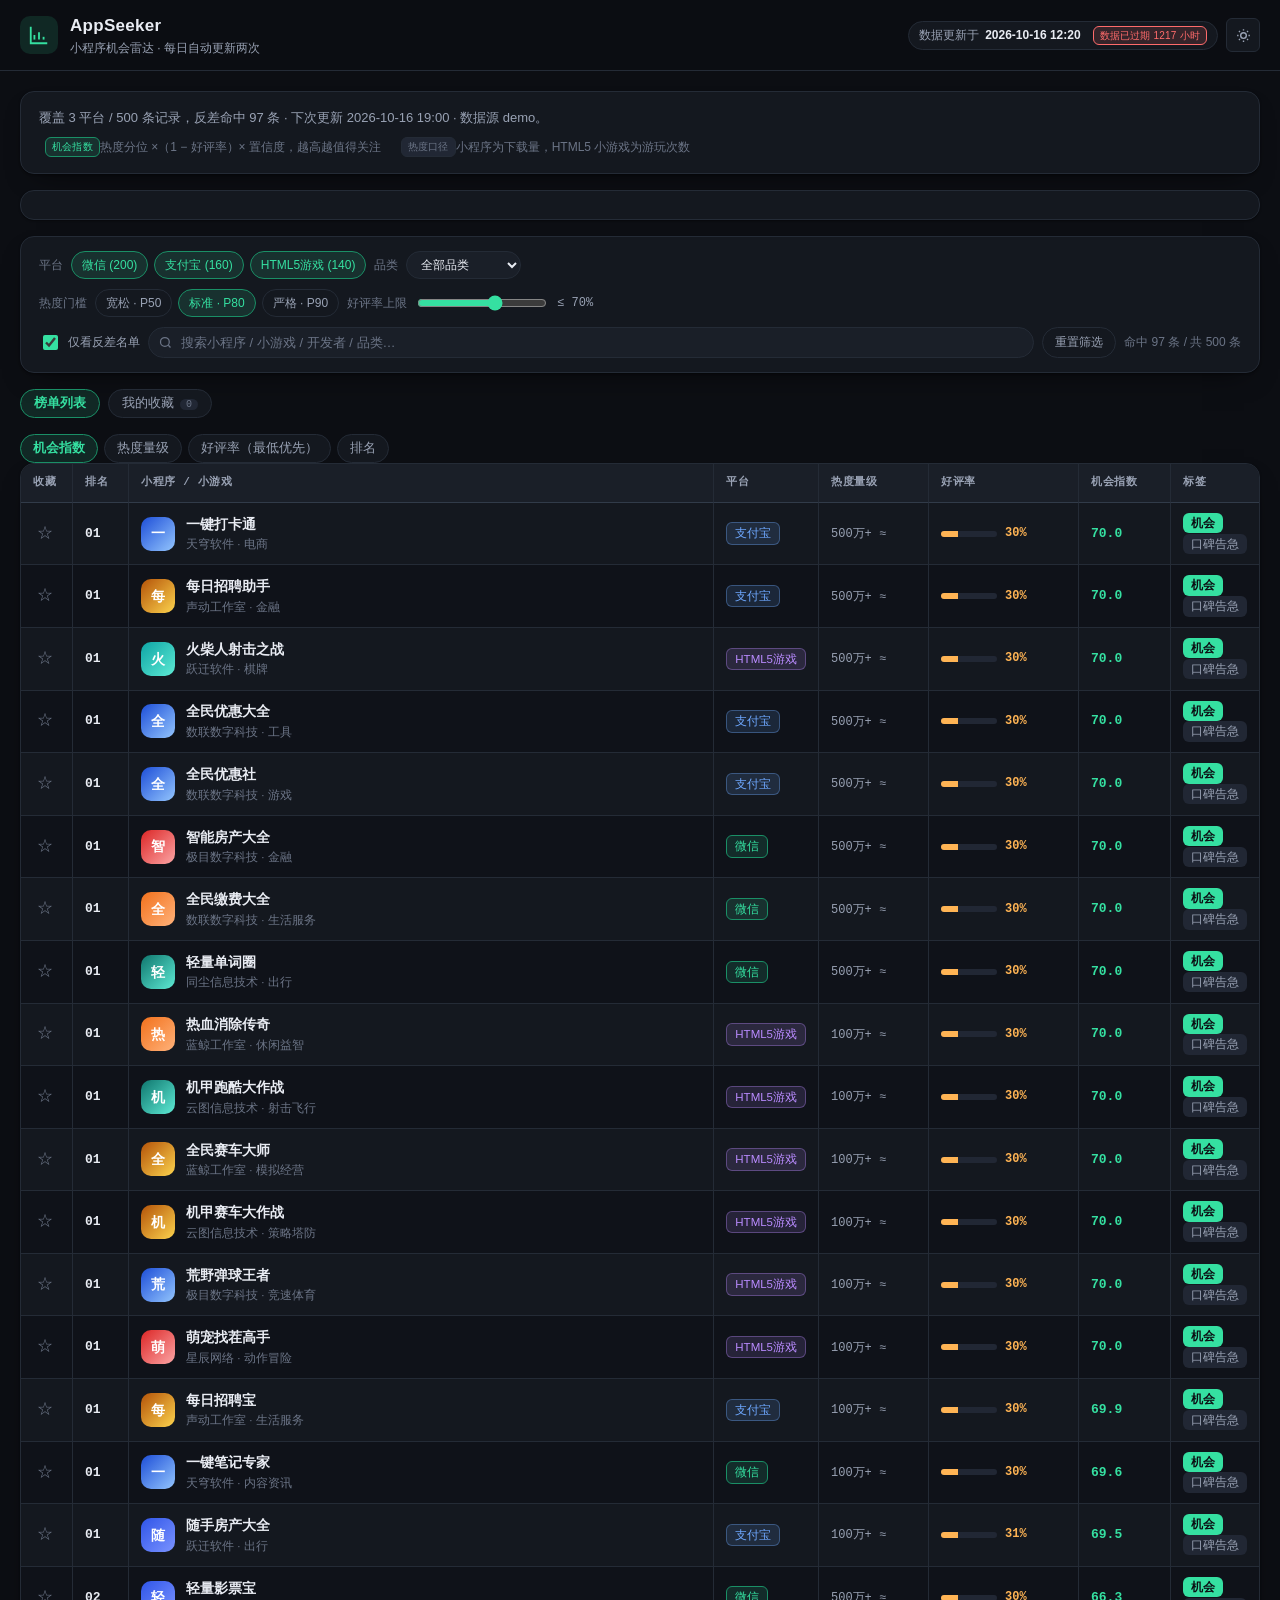
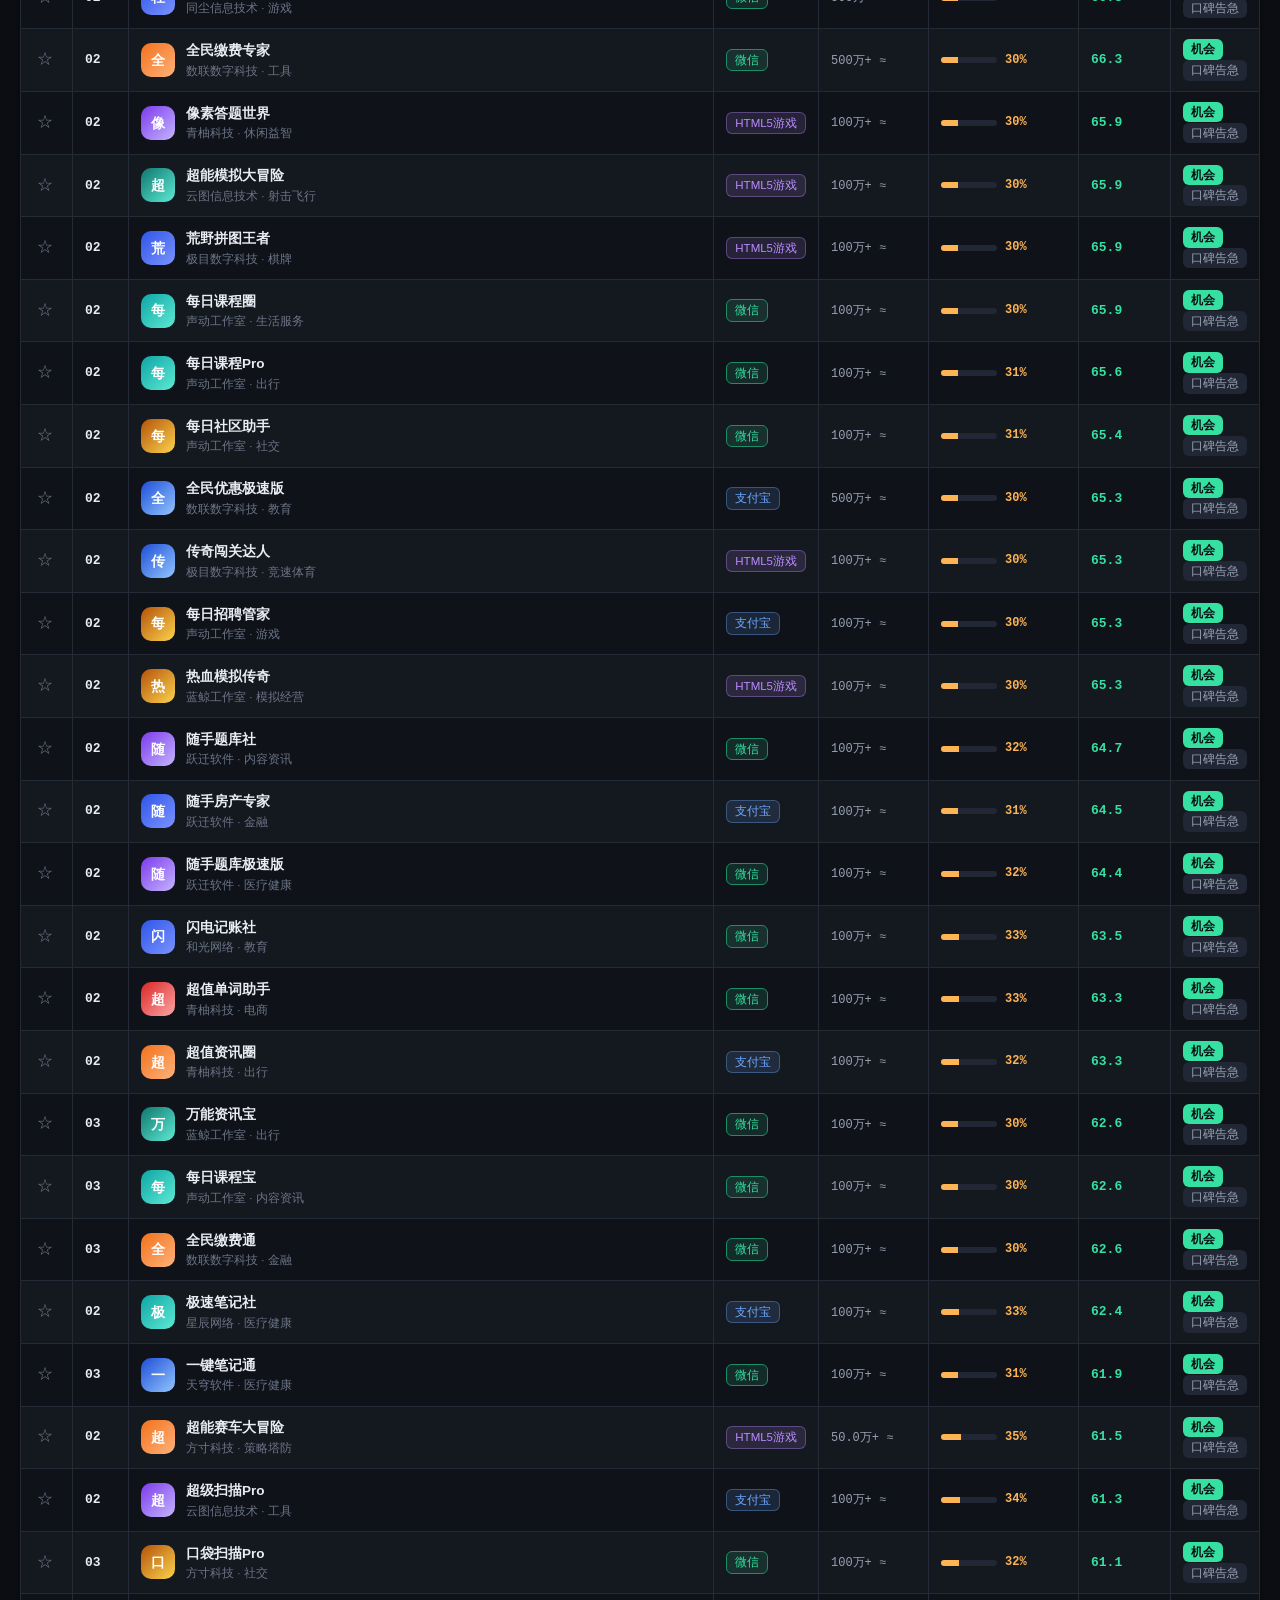
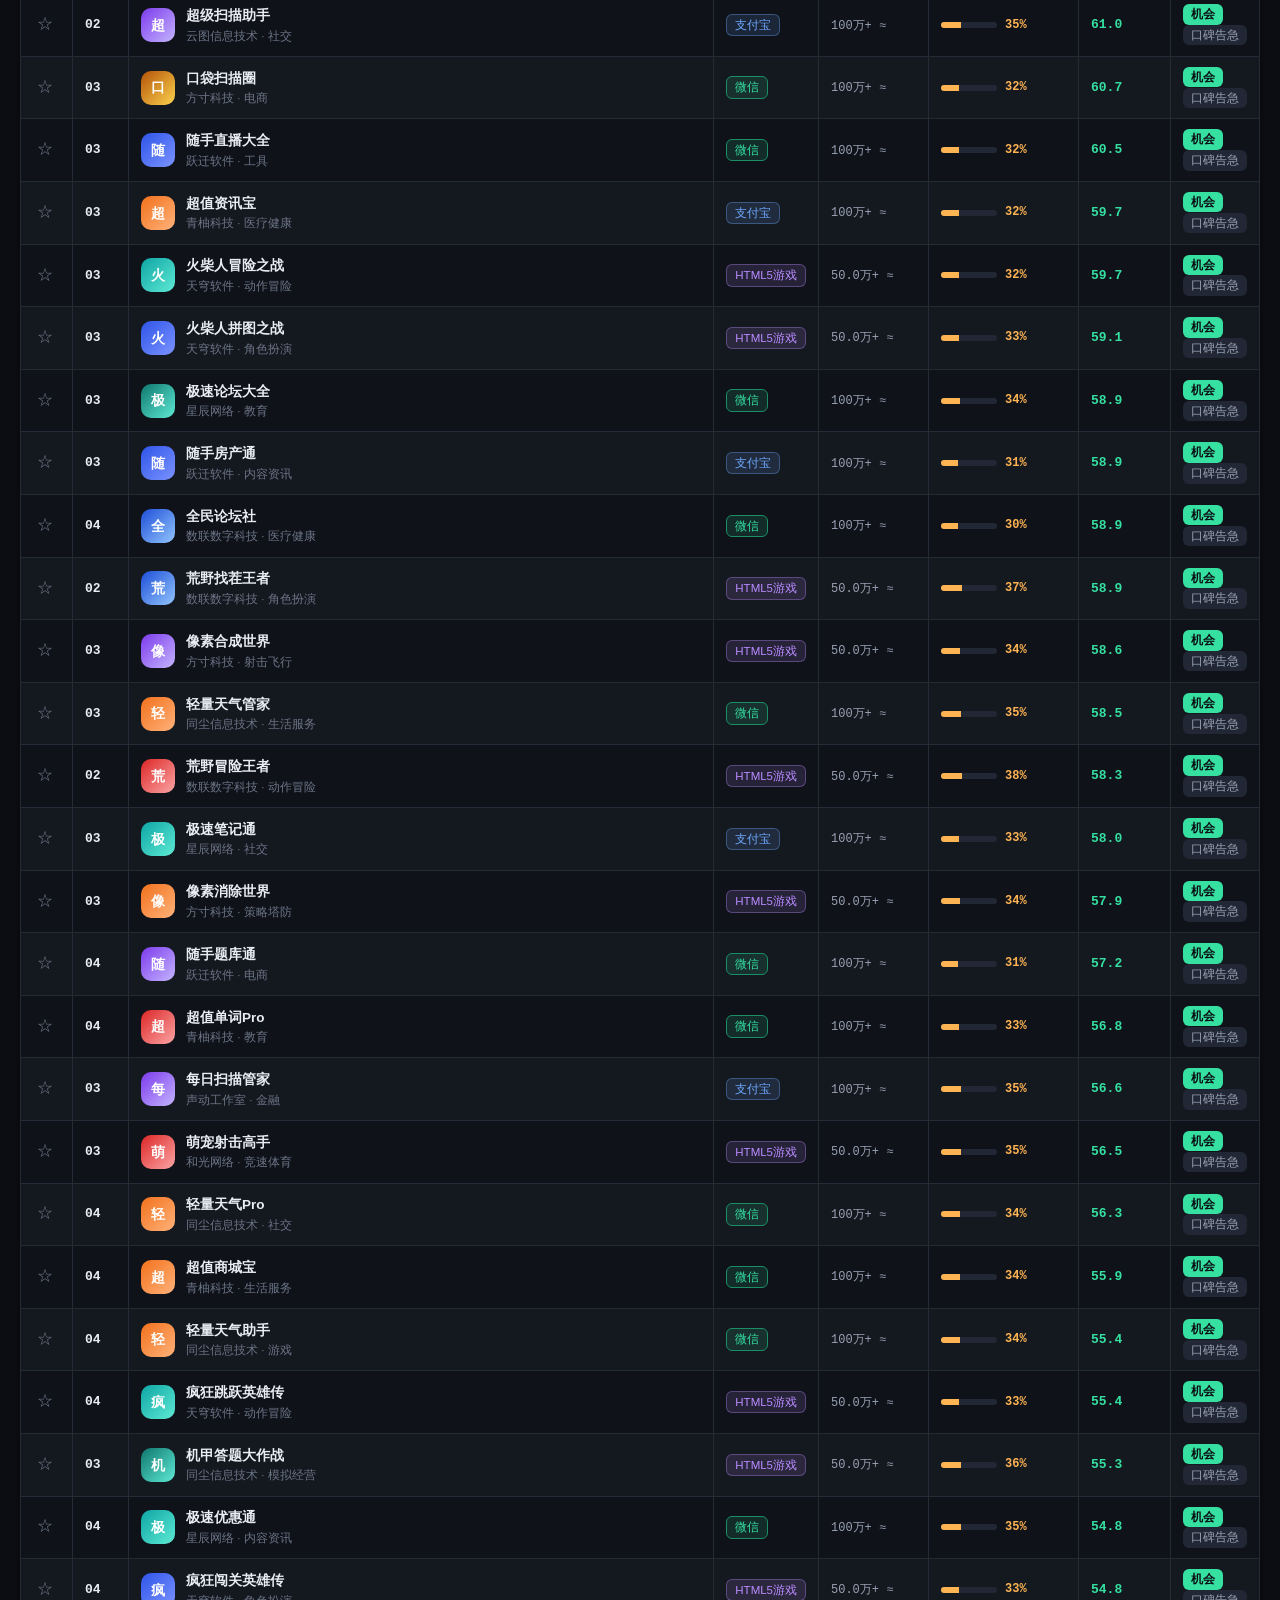
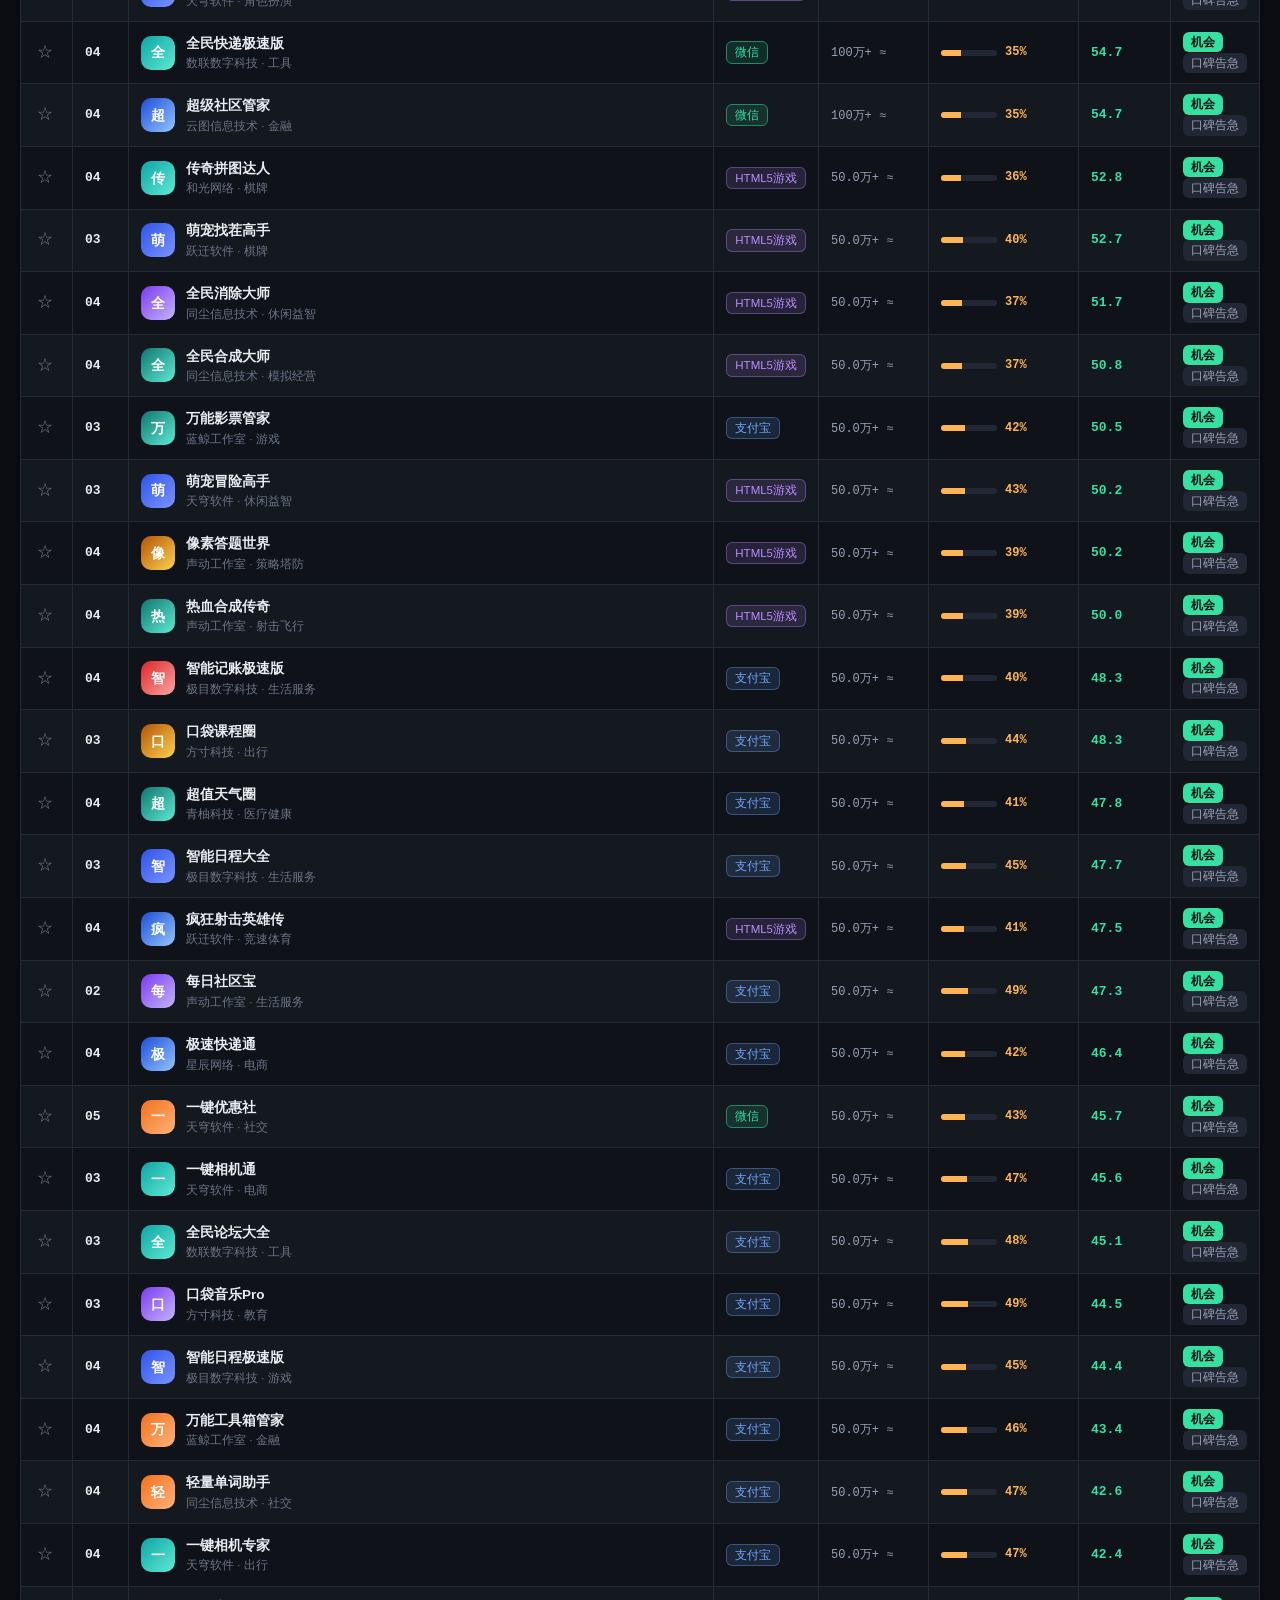
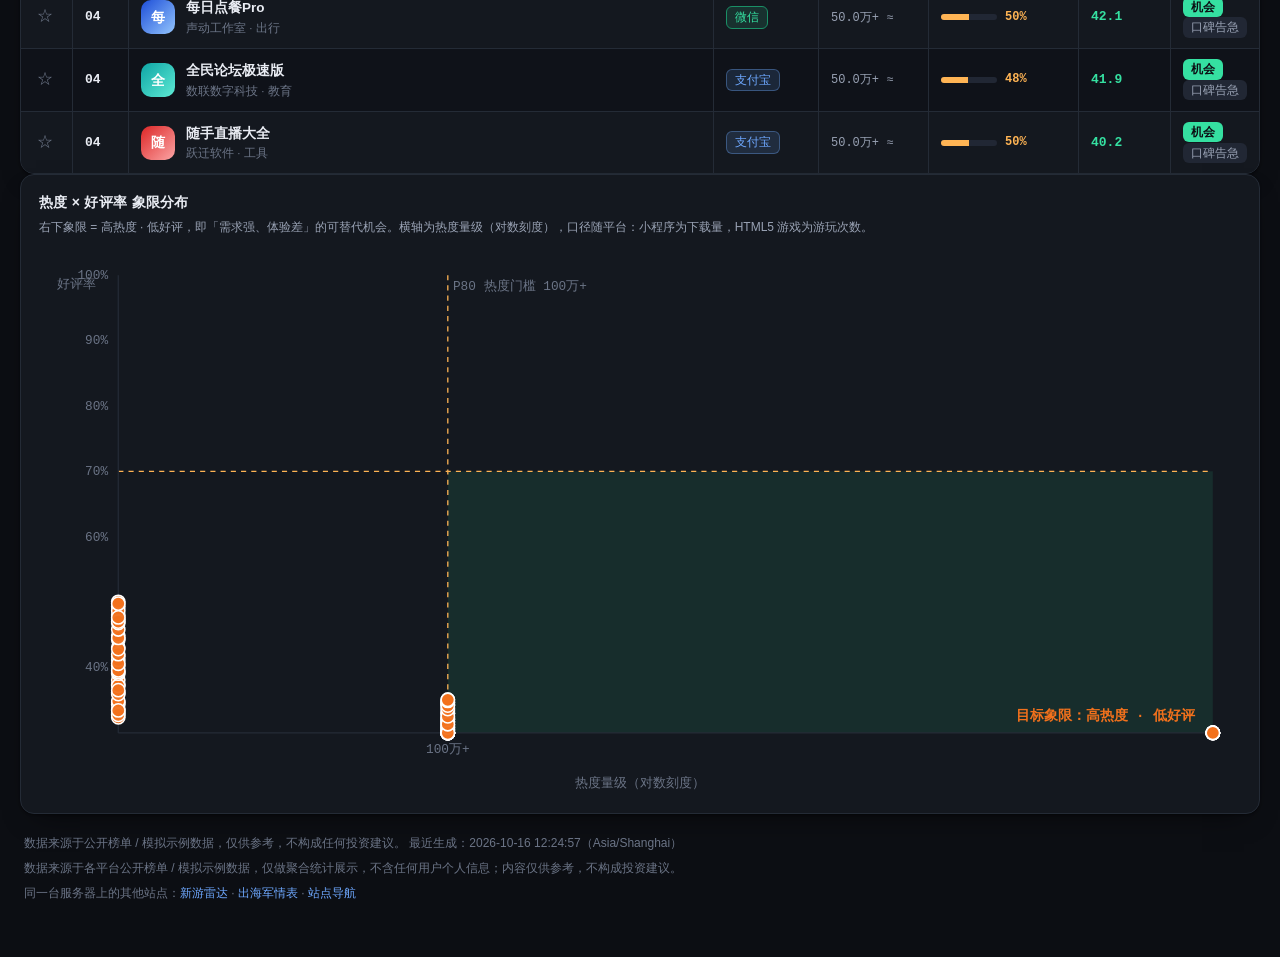
==== commit c0e7bc02: "feat(web): add cross-site footer links Add a footer line linking to the sibling sites hosted on the " ====
--- a/public/index.html
+++ b/public/index.html
@@ -149,6 +149,7 @@
   <footer class="site-footer">
     <p id="footMeta"></p>
     <p>数据来源于各平台公开榜单 / 模拟示例数据，仅做聚合统计展示，不含任何用户个人信息；内容仅供参考，不构成投资建议。</p>
+    <p class="footer-links">同一台服务器上的其他站点：<a href="http://101.132.195.92/gameseek/">新游雷达</a> · <a href="http://101.132.195.92/gameqker/">出海军情表</a> · <a href="http://101.132.195.92/">站点导航</a></p>
   </footer>
 
 </main>
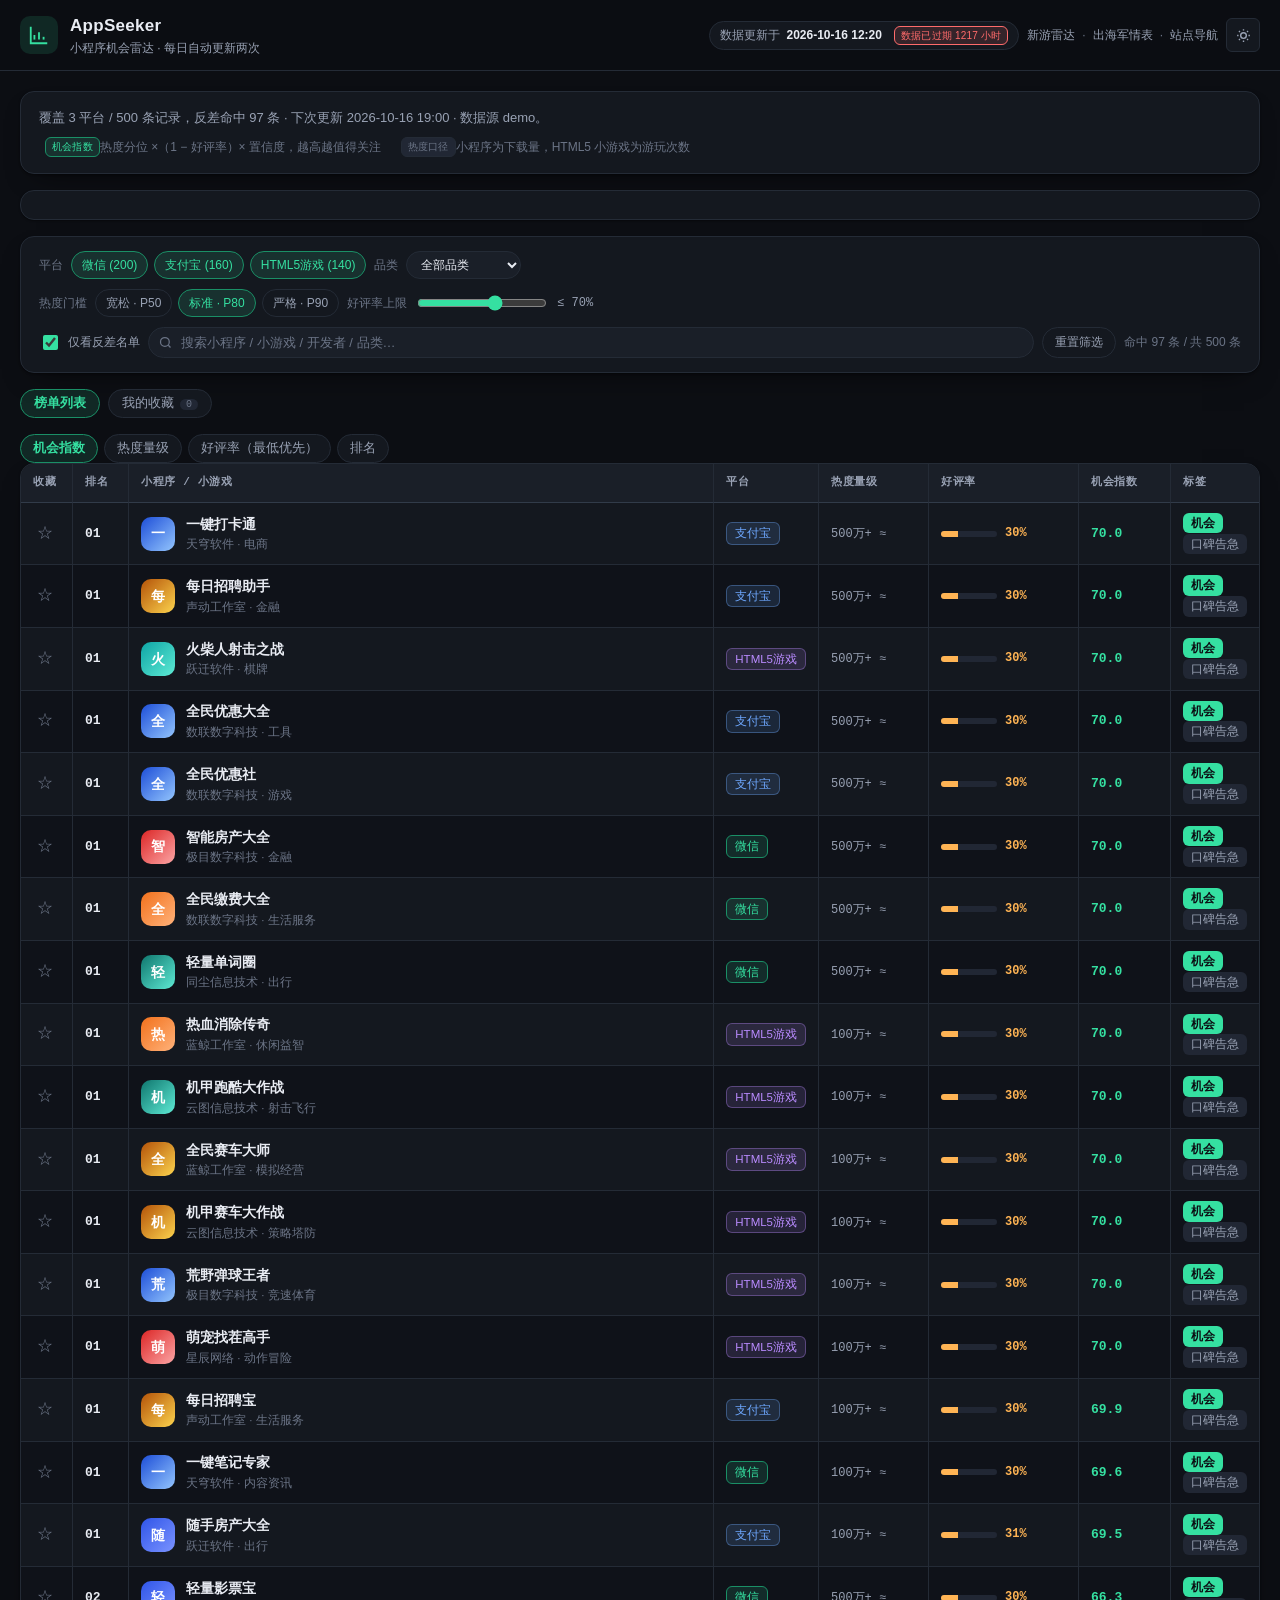
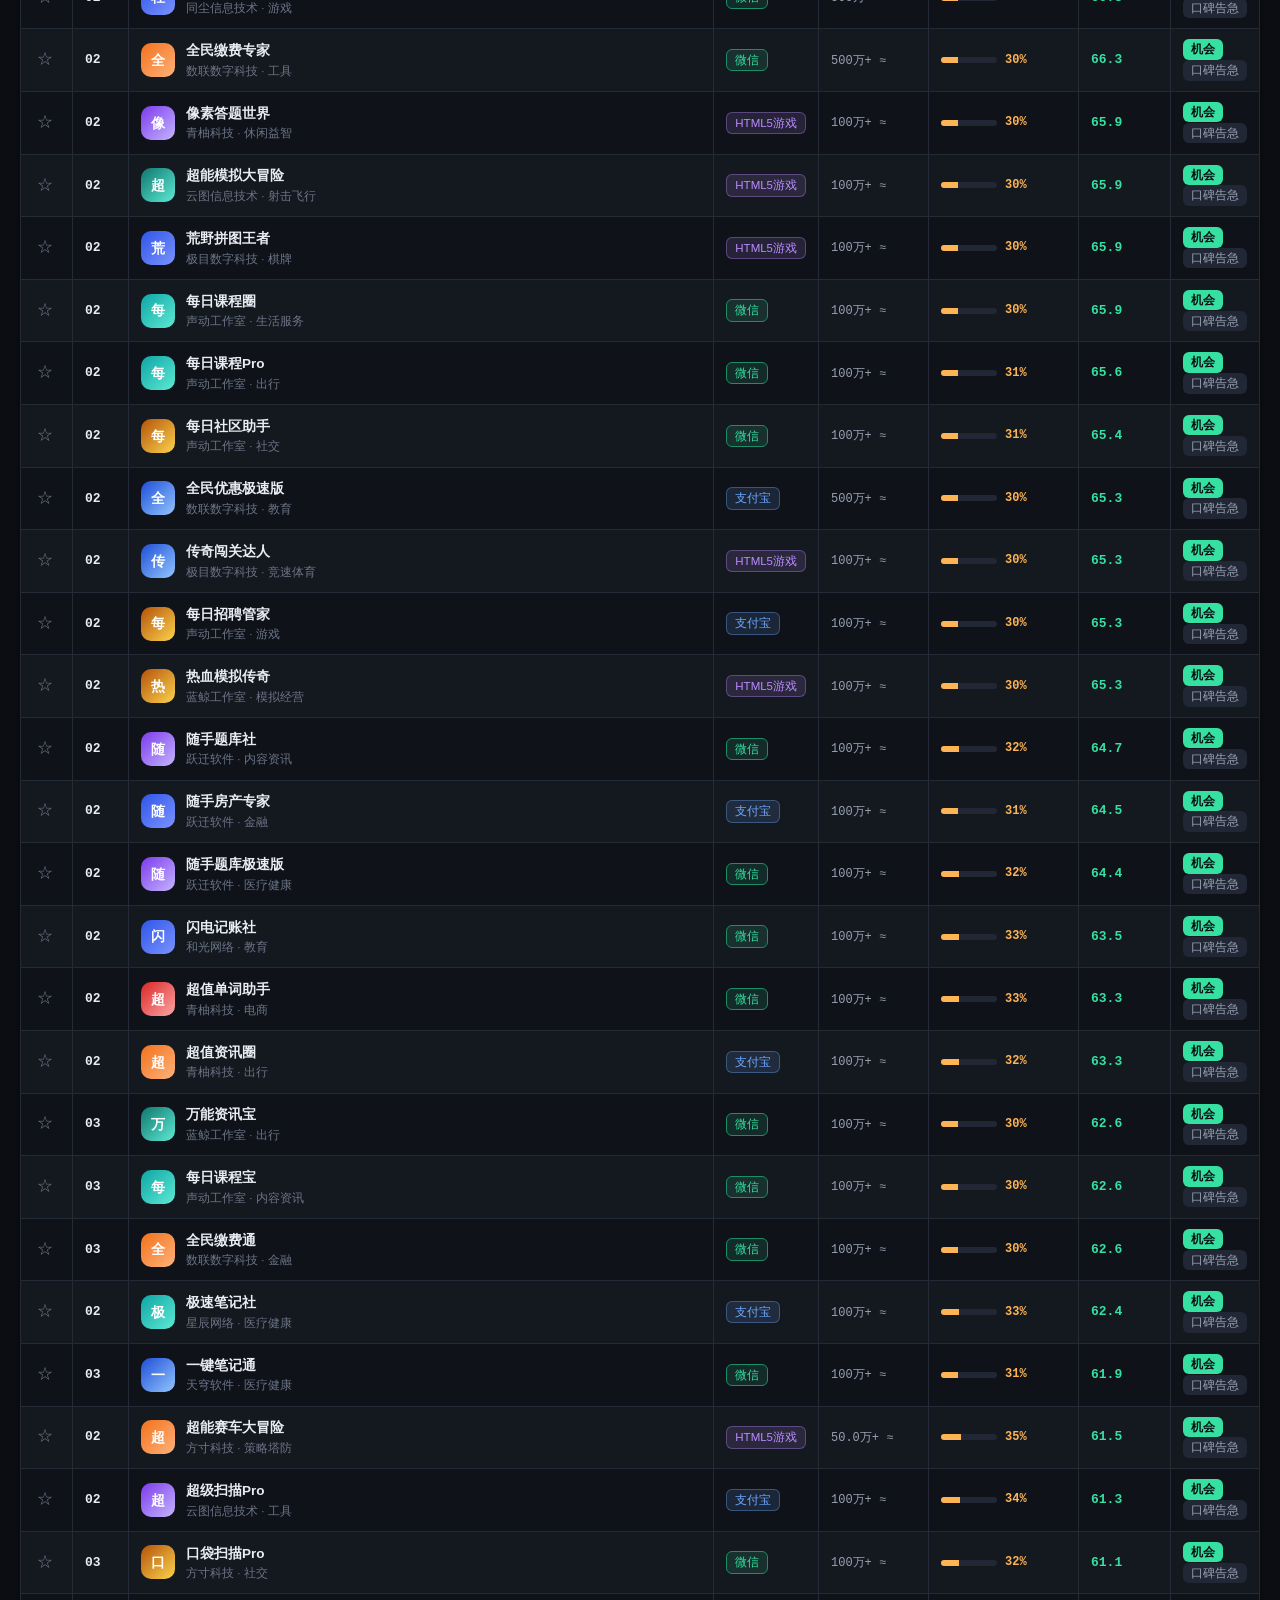
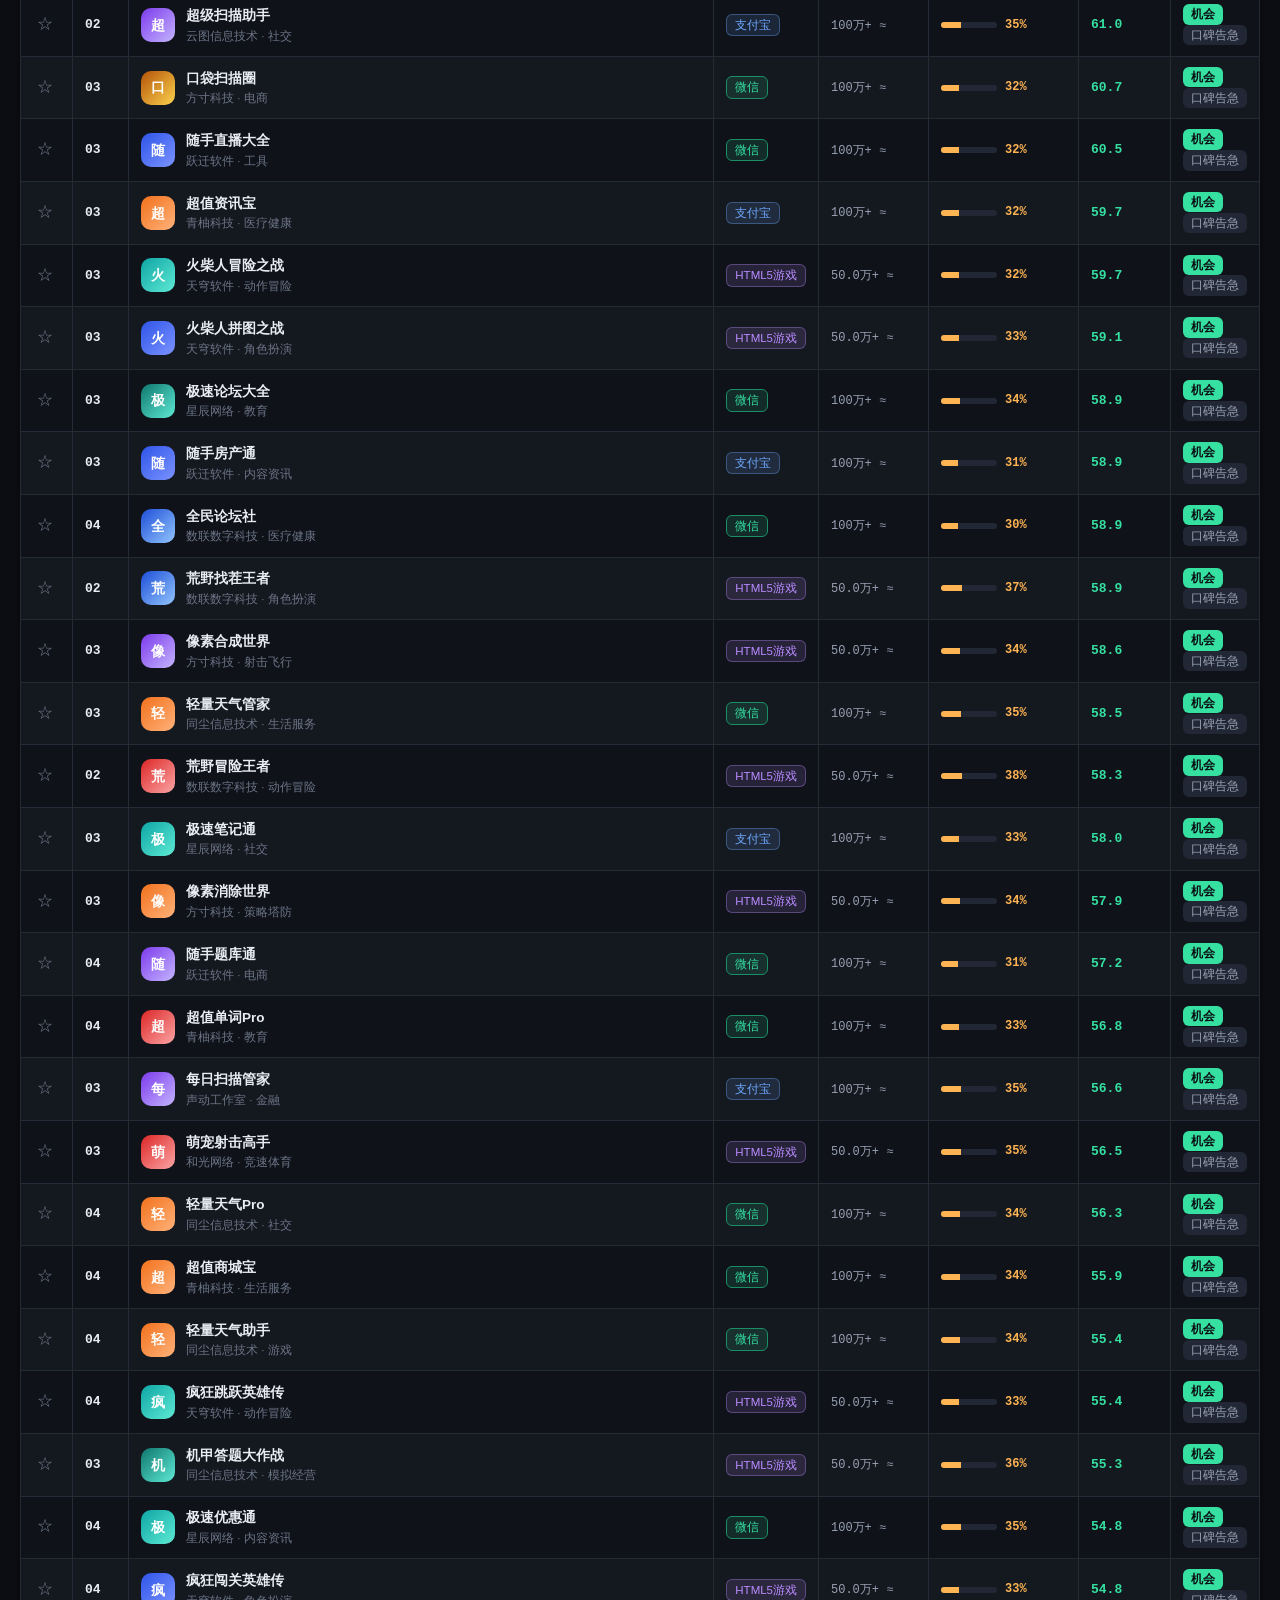
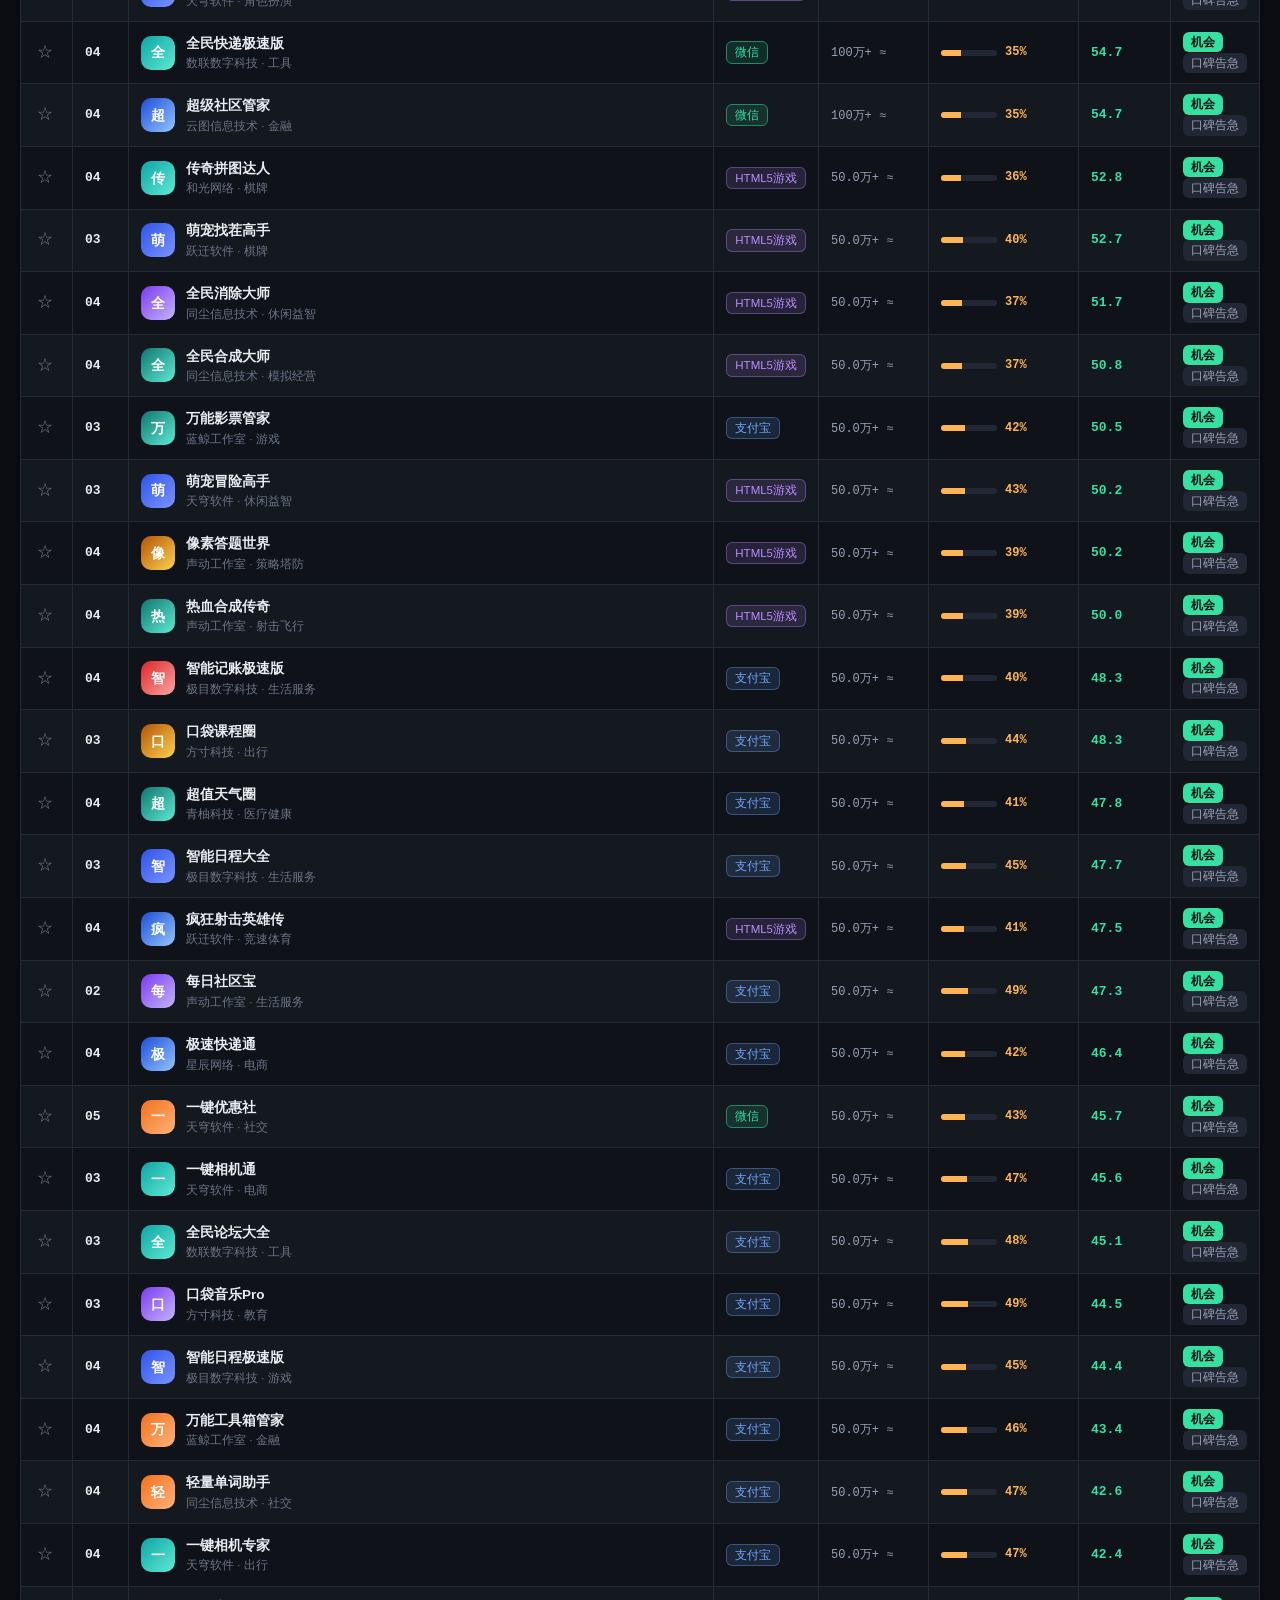
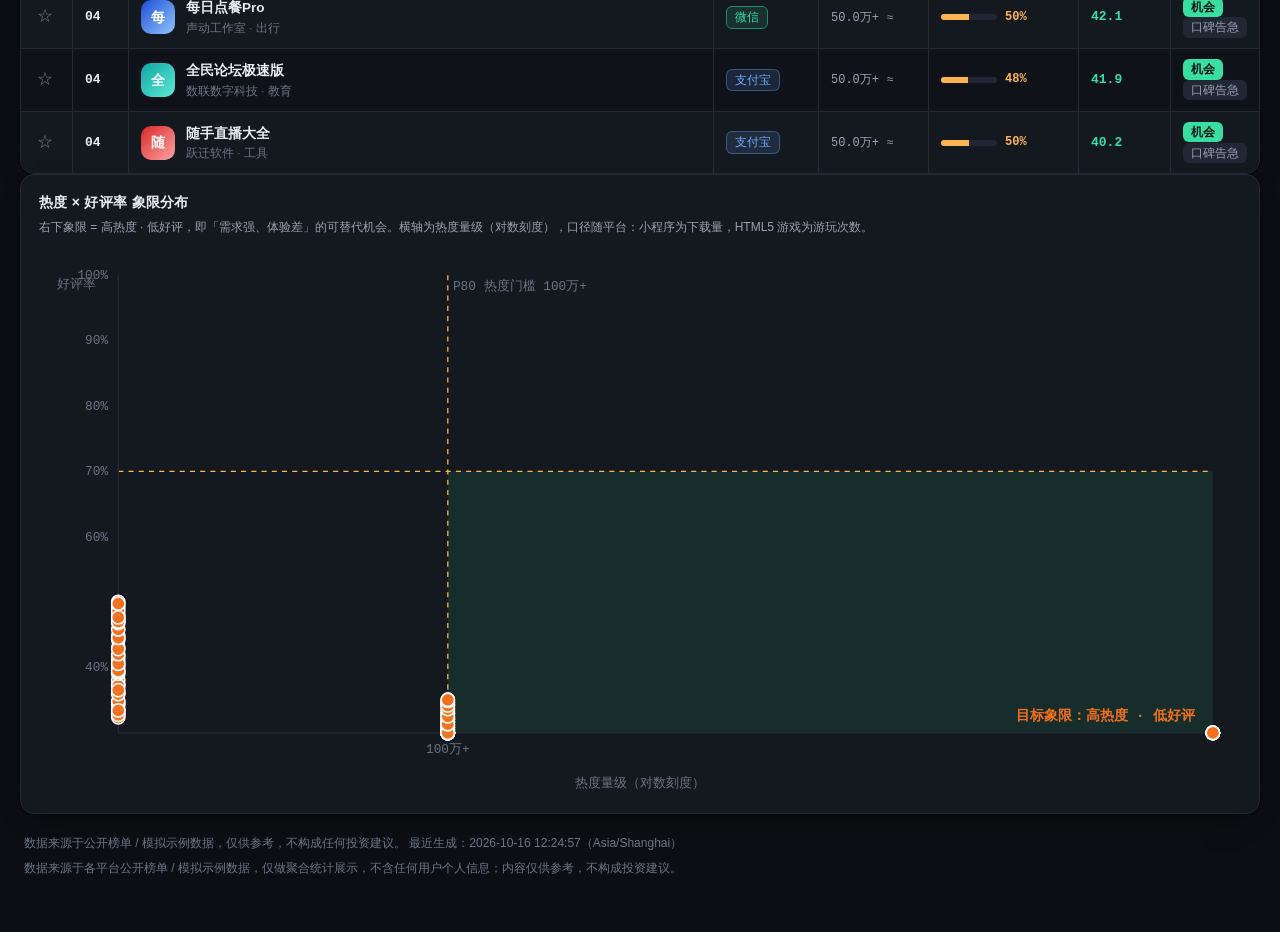
==== commit 5fff9e4f: "style(web): move cross-site links from footer to topbar Replace the footer line with a compact .site" ====
--- a/public/index.html
+++ b/public/index.html
@@ -6,7 +6,7 @@
 <title>AppSeeker · 小程序机会雷达</title>
 <meta name="description" content="跨平台小程序与小游戏榜单聚合，反向筛出「热度高、好评率低」的条目，定位需求强、体验差的可替代机会，每日自动更新两次。">
 <script>(function(){try{var t=window.localStorage.getItem('appseeker:theme');document.documentElement.setAttribute('data-theme',t==='light'?'light':'dark');}catch(e){}})();</script>
-<link rel="stylesheet" href="css/style.css?v=7">
+<link rel="stylesheet" href="css/style.css?v=8">
 </head>
 <body>
 
@@ -29,6 +29,13 @@
 
     <div class="topbar-actions">
       <span class="chip chip-quiet" id="upd">正在载入数据…</span>
+      <nav class="site-nav" aria-label="同服务器的其他站点">
+        <a href="http://101.132.195.92/gameseek/">新游雷达</a>
+        <span class="sep">·</span>
+        <a href="http://101.132.195.92/gameqker/">出海军情表</a>
+        <span class="sep">·</span>
+        <a href="http://101.132.195.92/">站点导航</a>
+      </nav>
       <button class="icon-btn" id="theme-toggle" type="button" aria-label="切换配色">
         <svg viewBox="0 0 24 24" fill="none" stroke="currentColor" stroke-width="2" aria-hidden="true">
           <path d="M12 3v2M12 19v2M3 12h2M19 12h2M5.6 5.6l1.4 1.4M17 17l1.4 1.4M18.4 5.6L17 7M7 17l-1.4 1.4"></path>
@@ -149,7 +156,6 @@
   <footer class="site-footer">
     <p id="footMeta"></p>
     <p>数据来源于各平台公开榜单 / 模拟示例数据，仅做聚合统计展示，不含任何用户个人信息；内容仅供参考，不构成投资建议。</p>
-    <p class="footer-links">同一台服务器上的其他站点：<a href="http://101.132.195.92/gameseek/">新游雷达</a> · <a href="http://101.132.195.92/gameqker/">出海军情表</a> · <a href="http://101.132.195.92/">站点导航</a></p>
   </footer>
 
 </main>
--- a/public/css/style.css
+++ b/public/css/style.css
@@ -123,6 +123,12 @@
 
 .topbar-actions { display: flex; align-items: center; gap: 8px; flex-wrap: wrap; }
 
+/* 顶栏右侧的站间互链（跨子站一律用绝对 URL，见 site_memory §3） */
+.site-nav { display: flex; align-items: center; gap: 7px; font-size: 12px; white-space: nowrap; }
+.site-nav a { color: var(--text-dim); text-decoration: none; }
+.site-nav a:hover { color: var(--brand); }
+.site-nav .sep { color: var(--text-faint); }
+
 .icon-btn {
   width: 34px; height: 34px;
   display: grid; place-items: center;
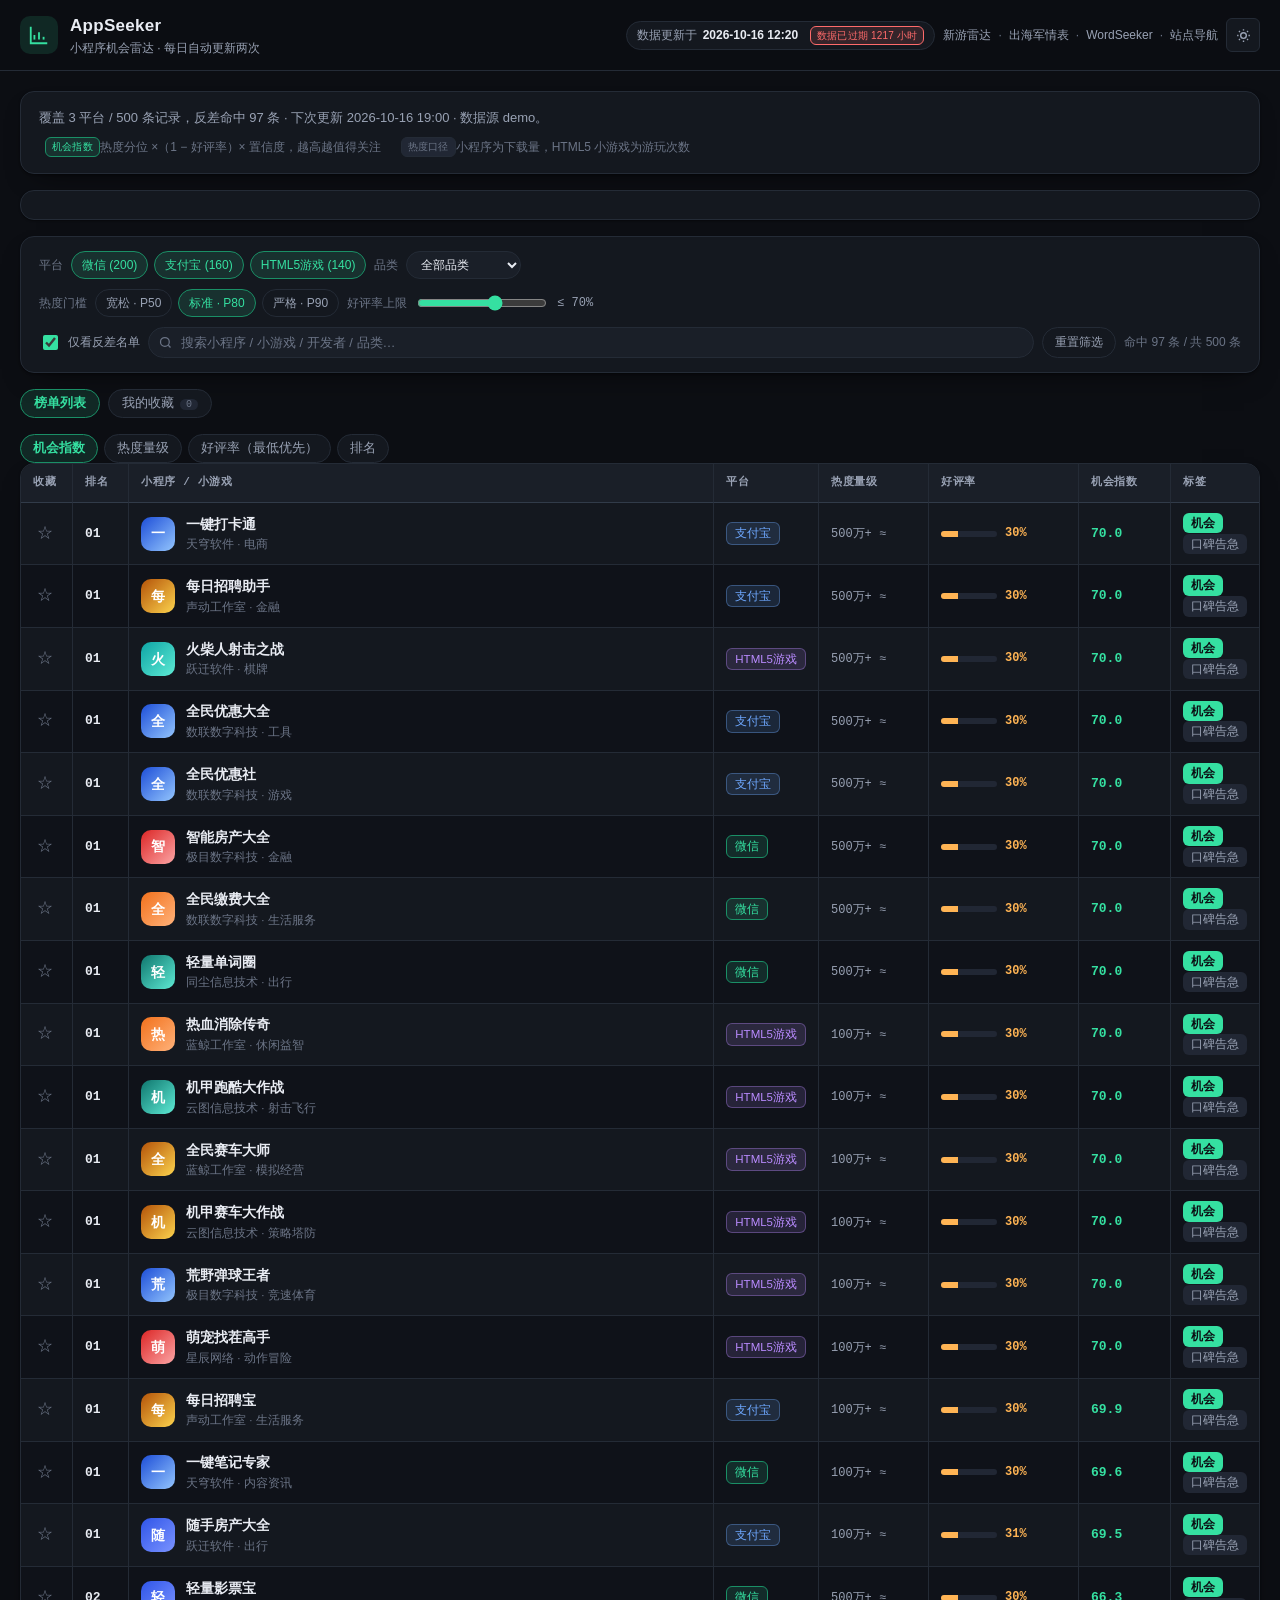
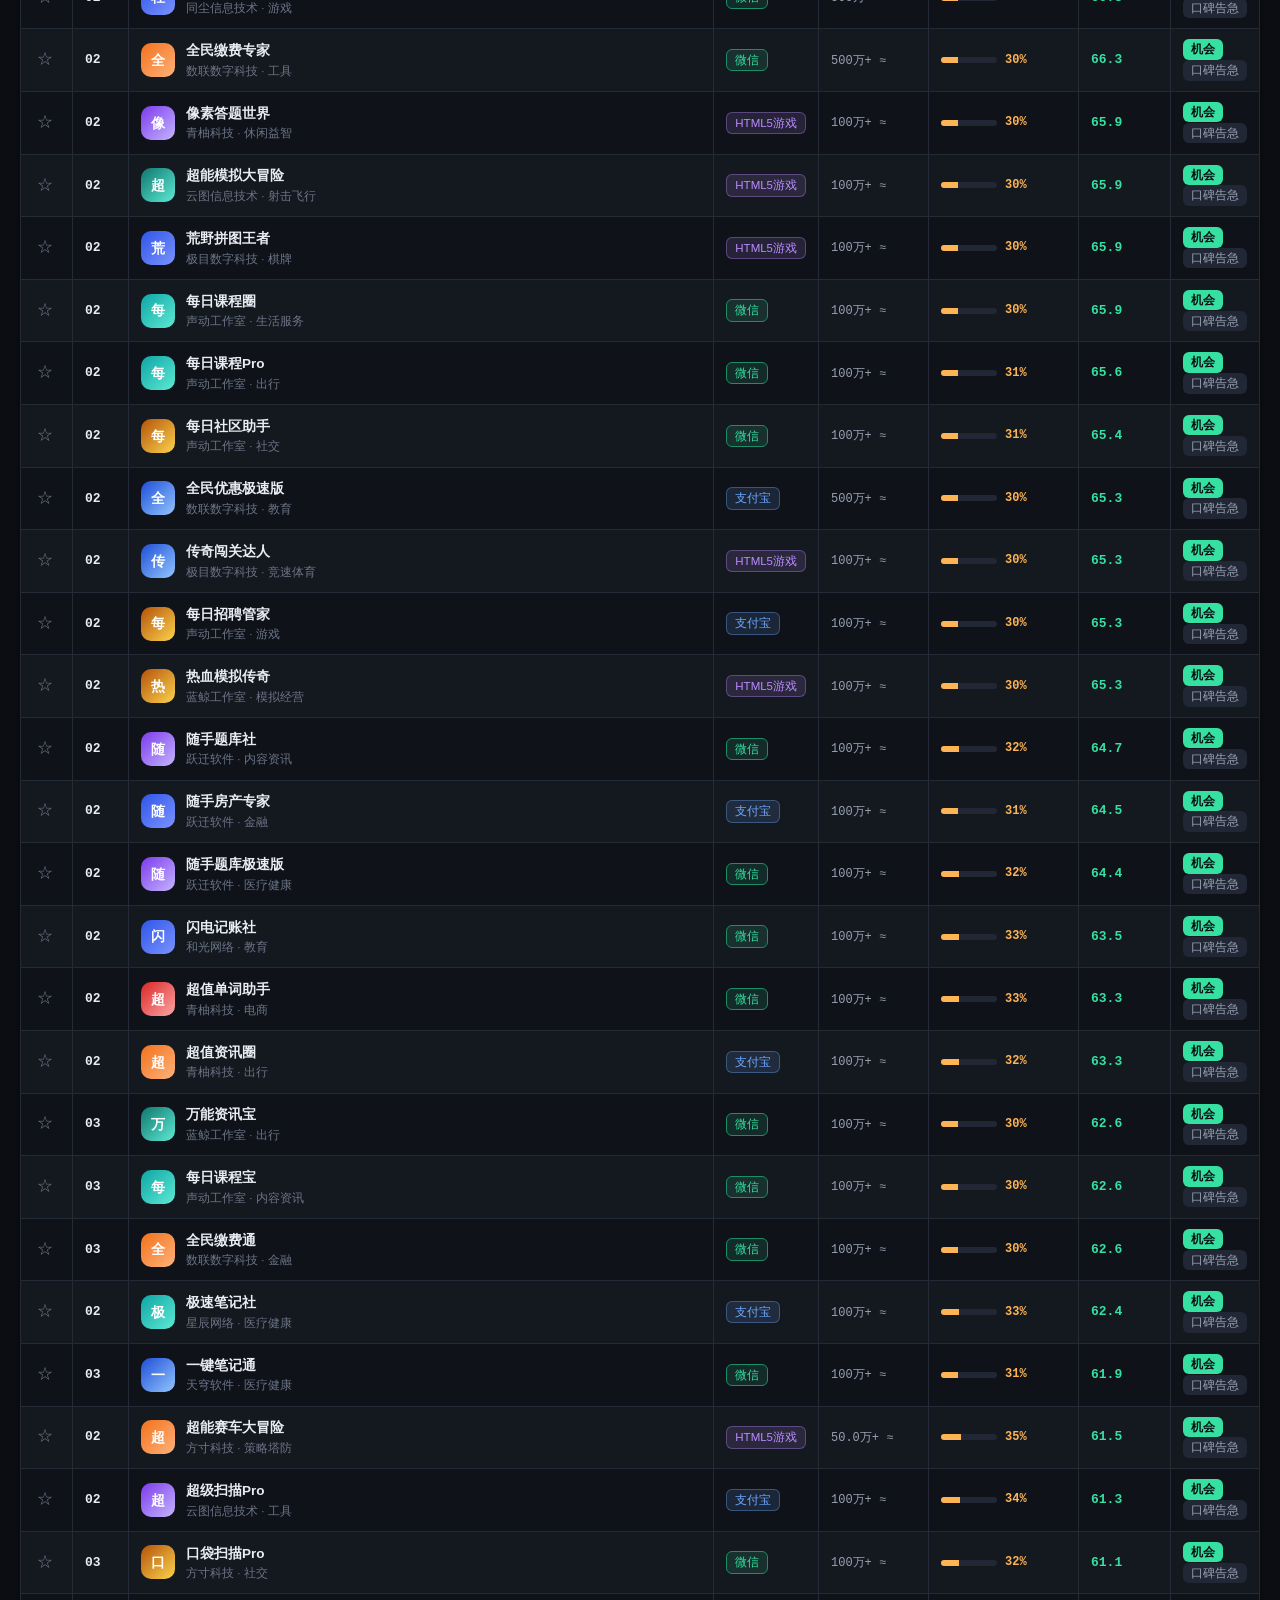
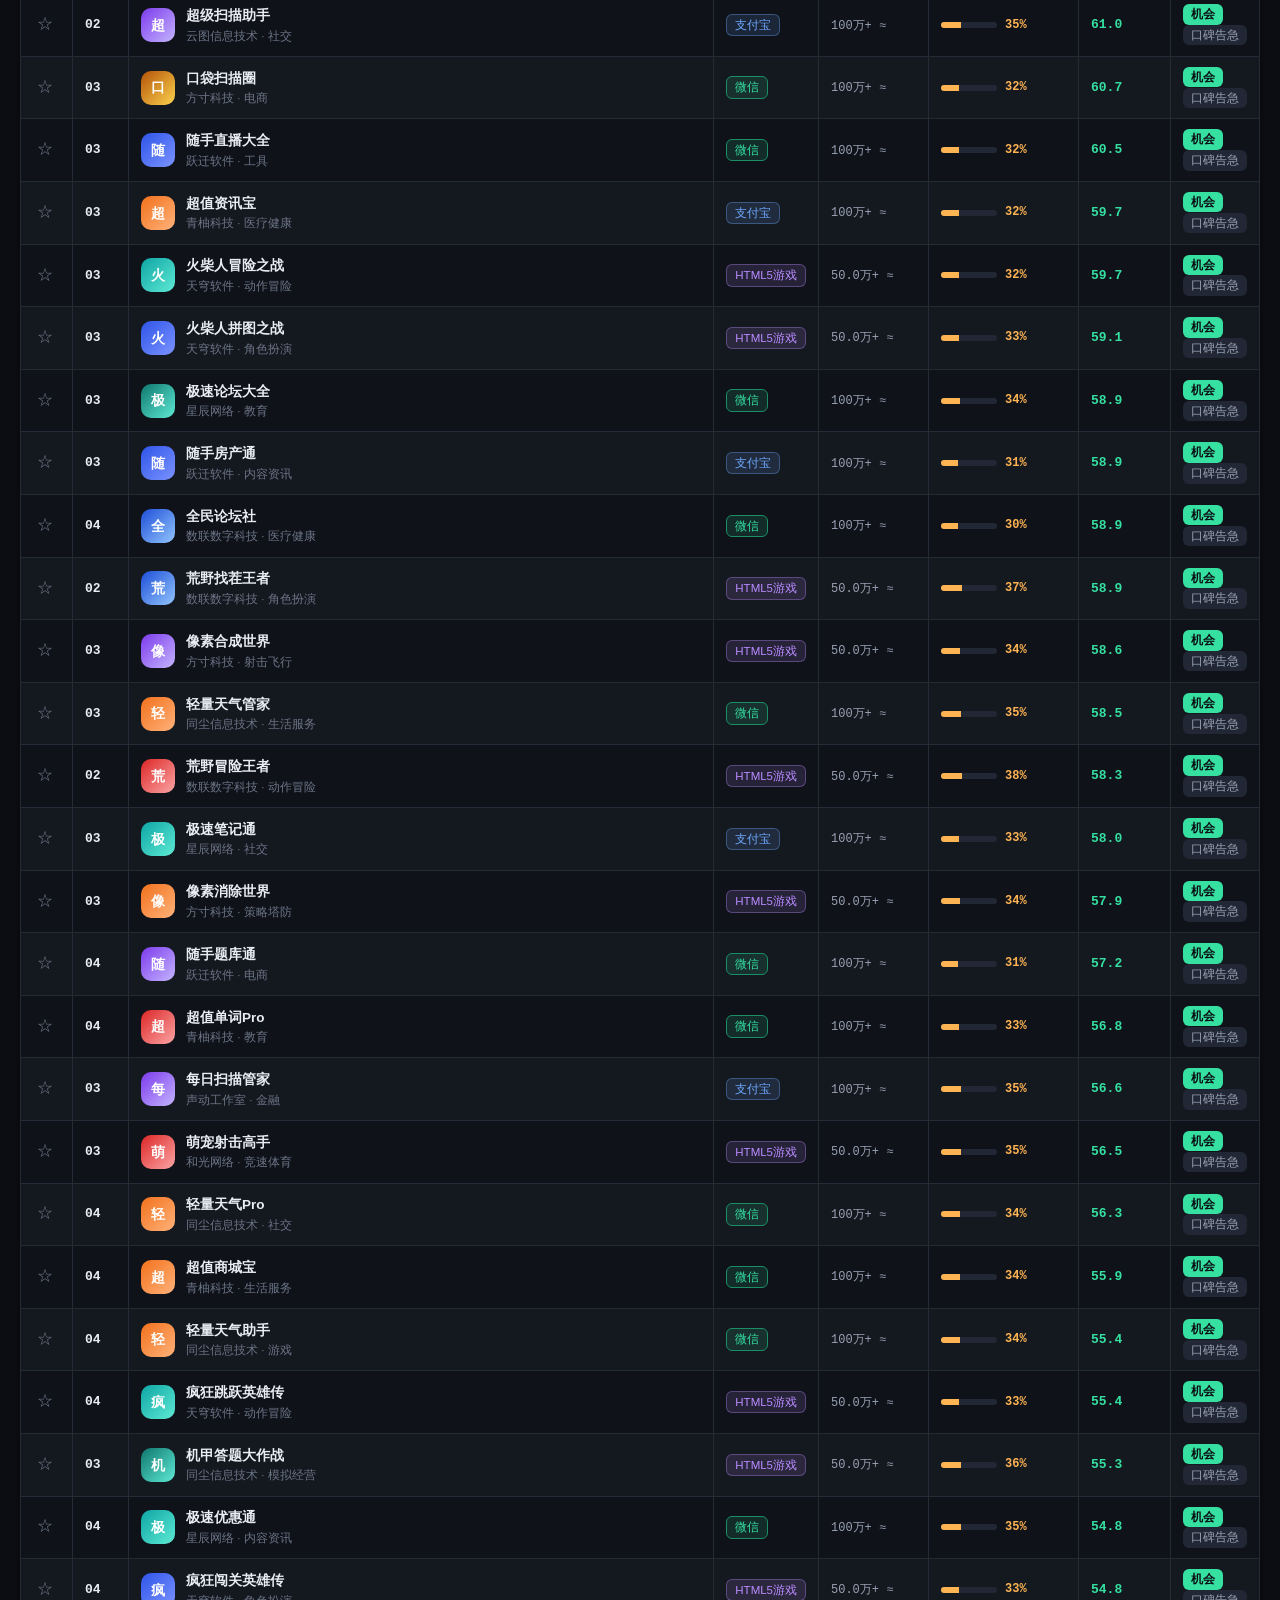
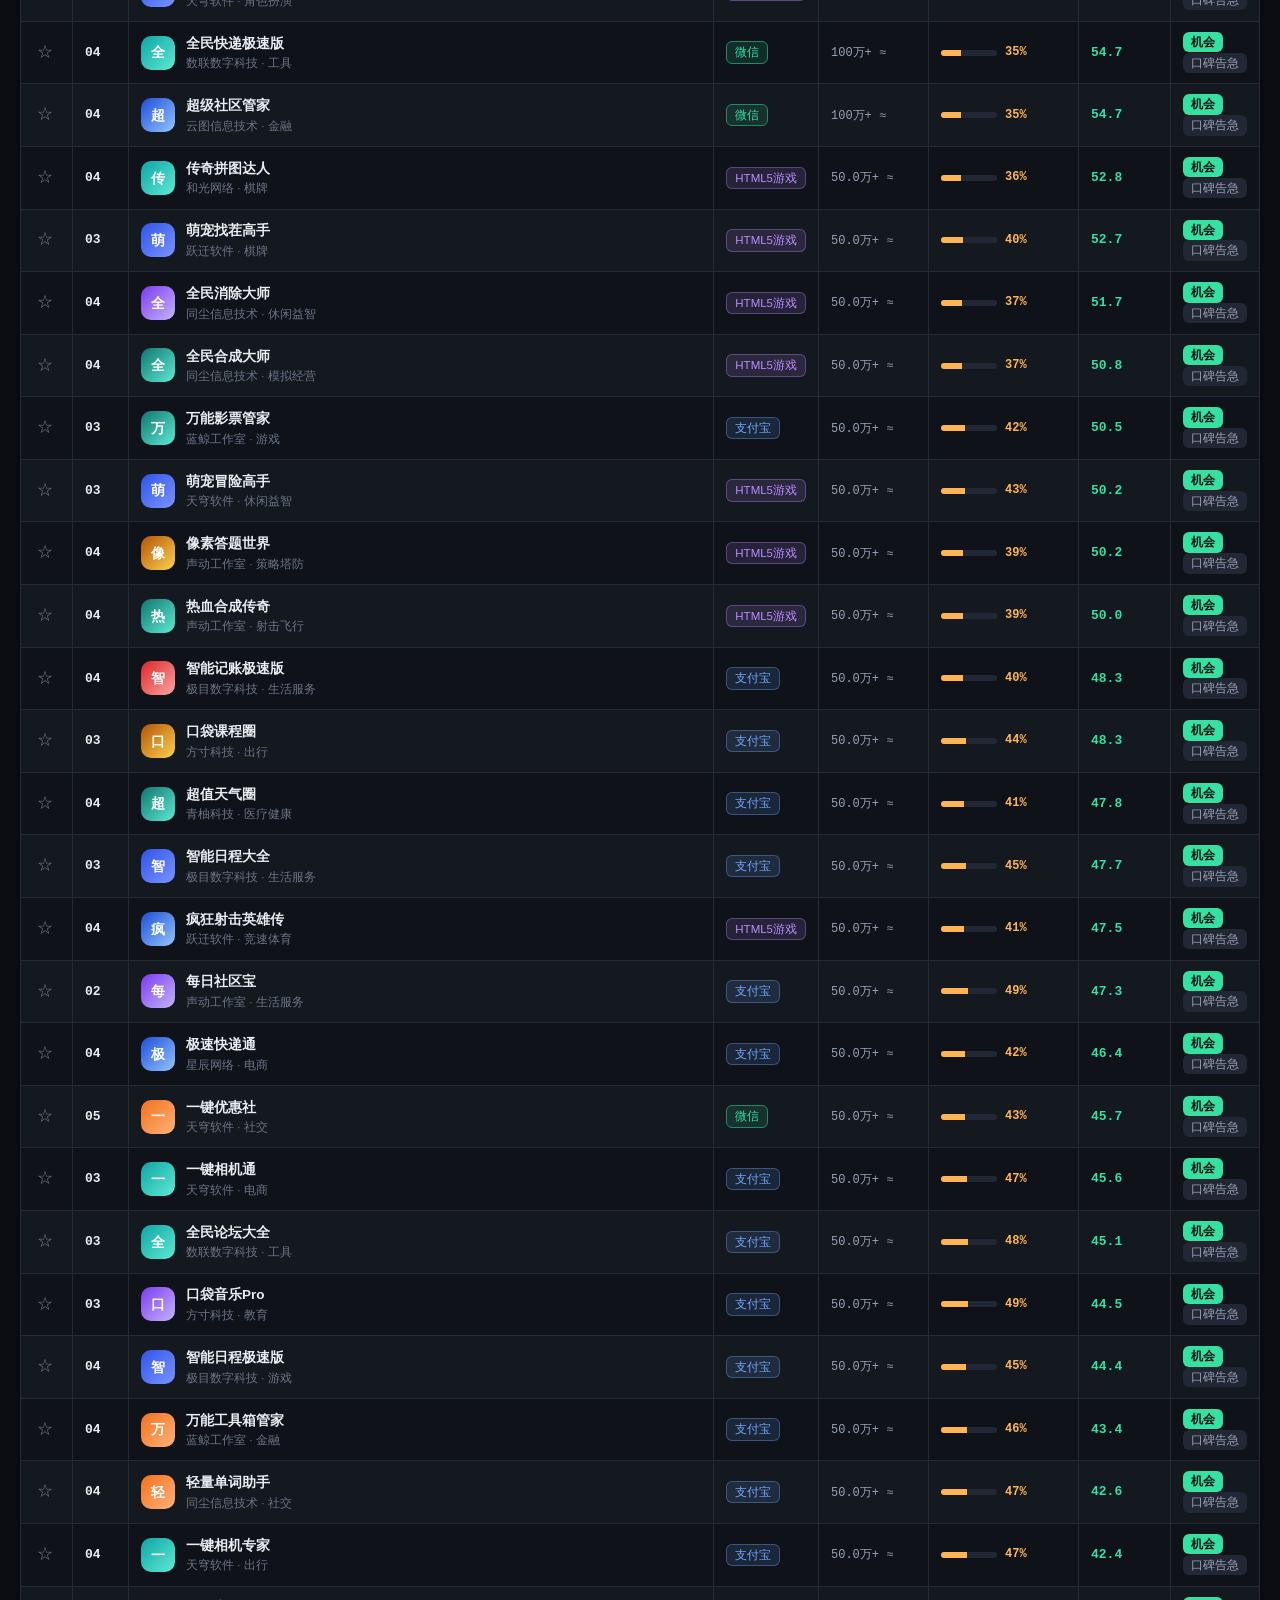
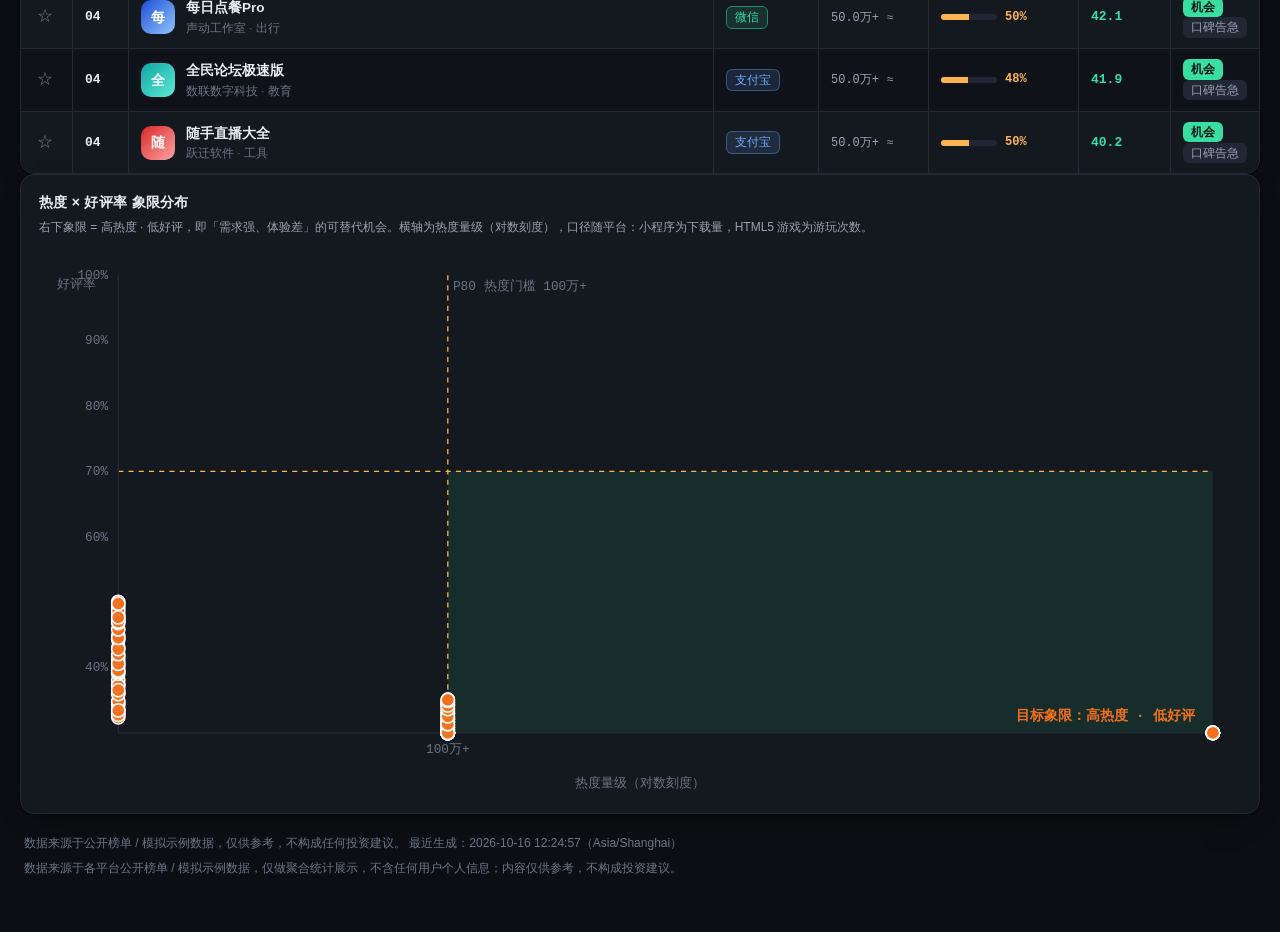
==== commit 729bc70f: "chore(nav): 顶栏加入 WordSeeker 互链" ====
--- a/public/index.html
+++ b/public/index.html
@@ -33,6 +33,8 @@
         <a href="http://101.132.195.92/gameseek/">新游雷达</a>
         <span class="sep">·</span>
         <a href="http://101.132.195.92/gameqker/">出海军情表</a>
+        <span class="sep">·</span>
+        <a href="http://101.132.195.92/wordseeker/">WordSeeker</a>
         <span class="sep">·</span>
         <a href="http://101.132.195.92/">站点导航</a>
       </nav>
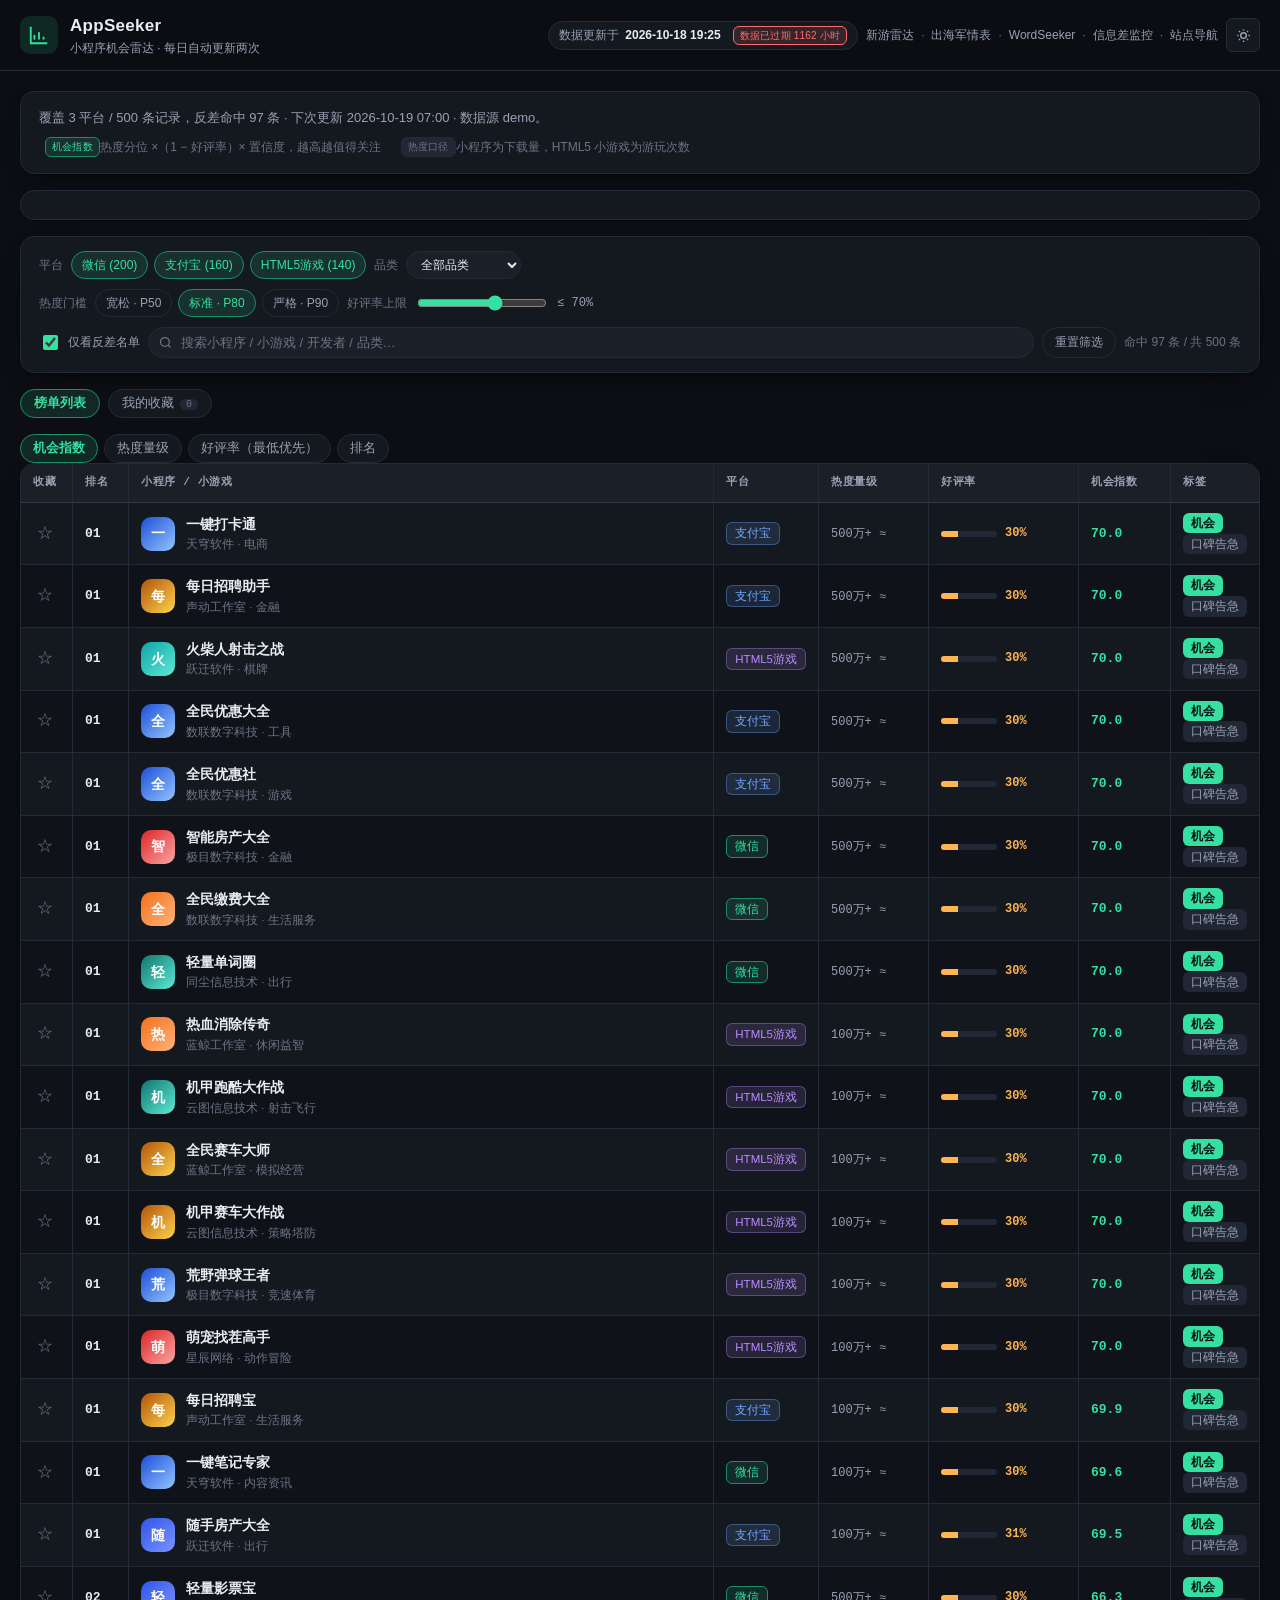
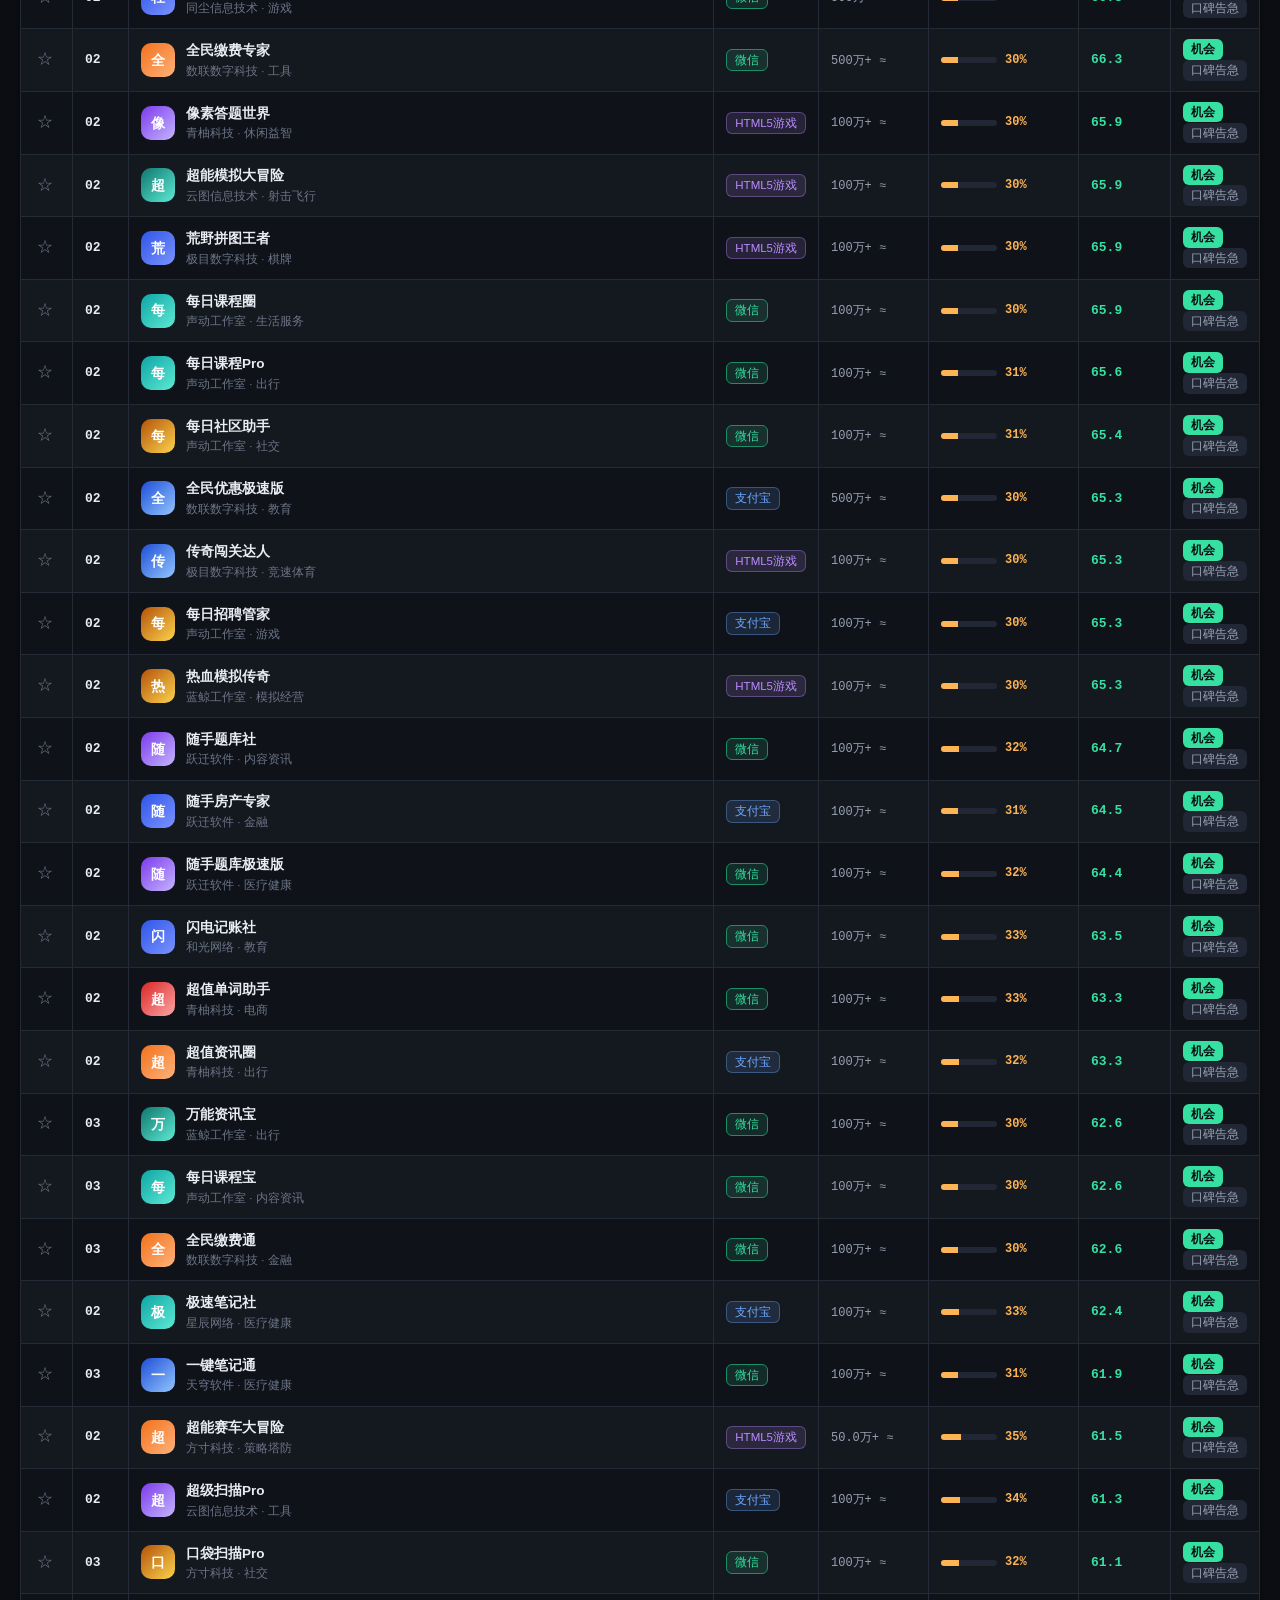
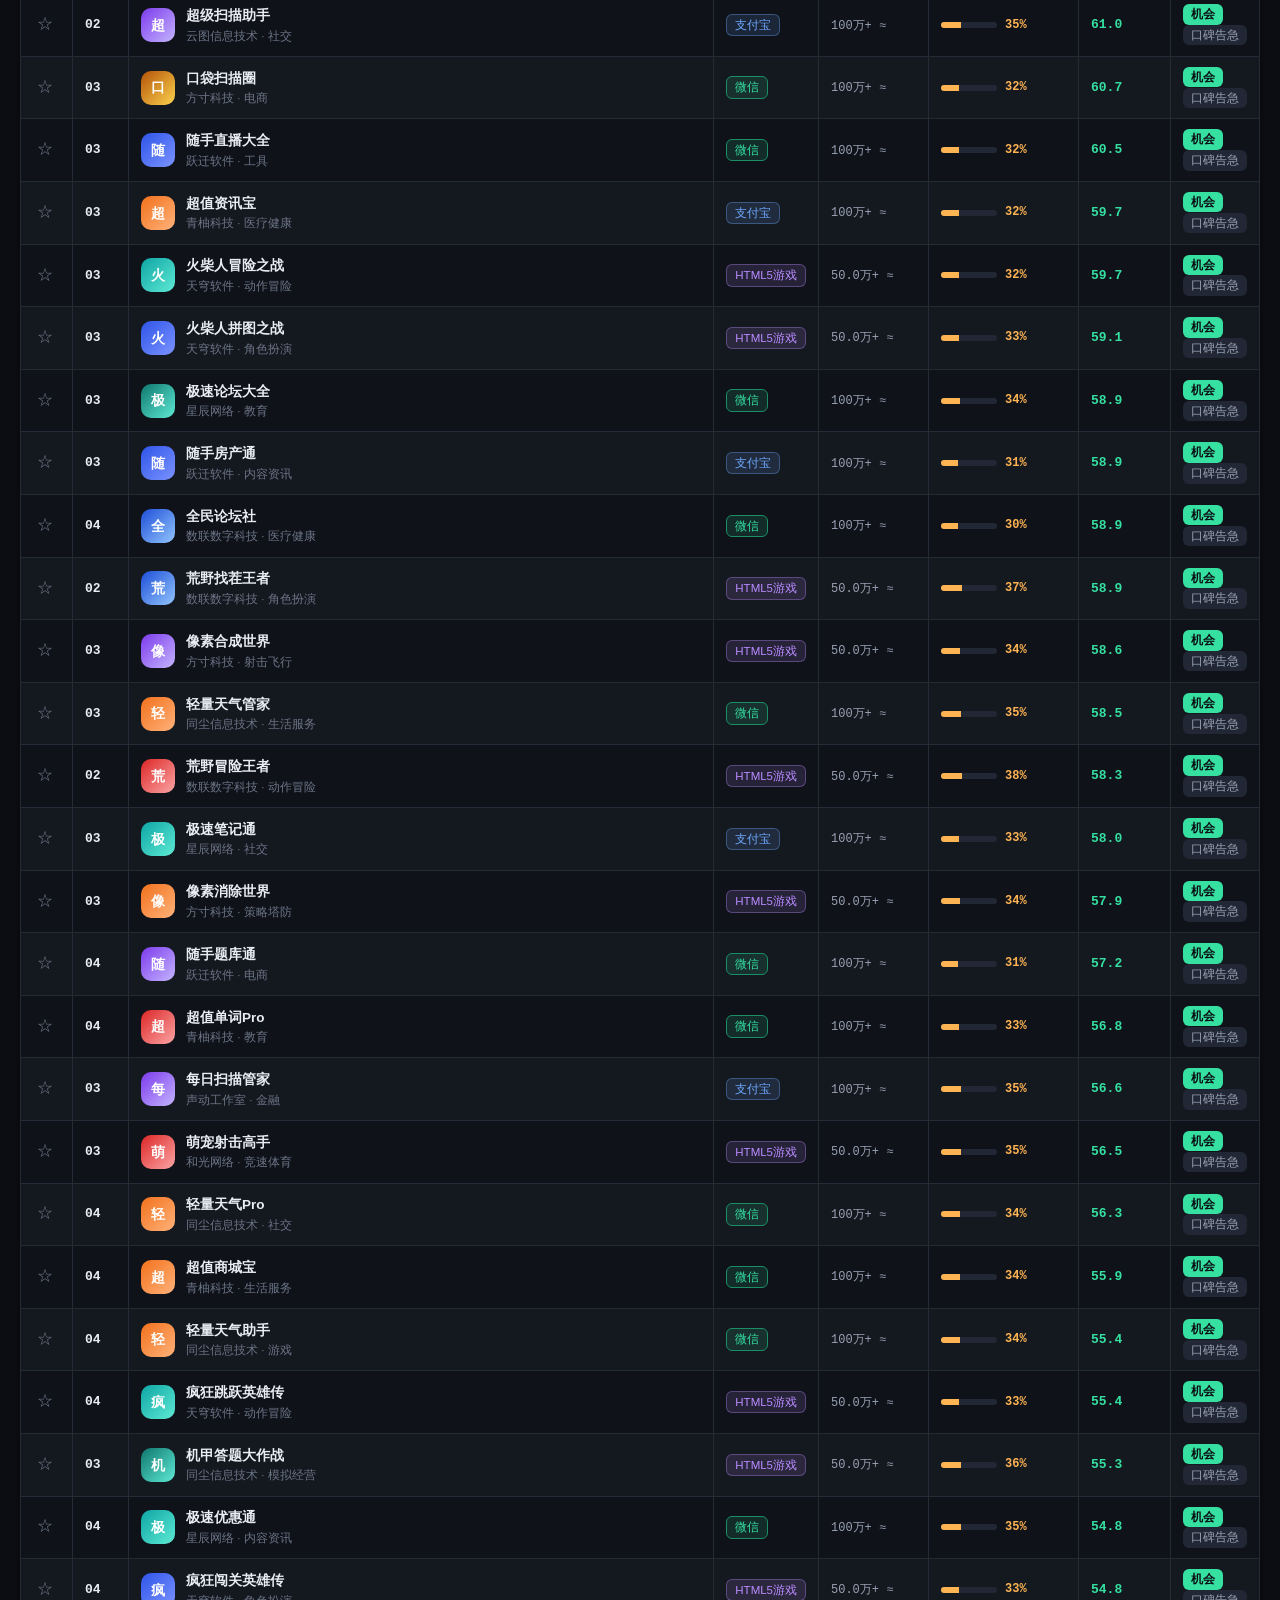
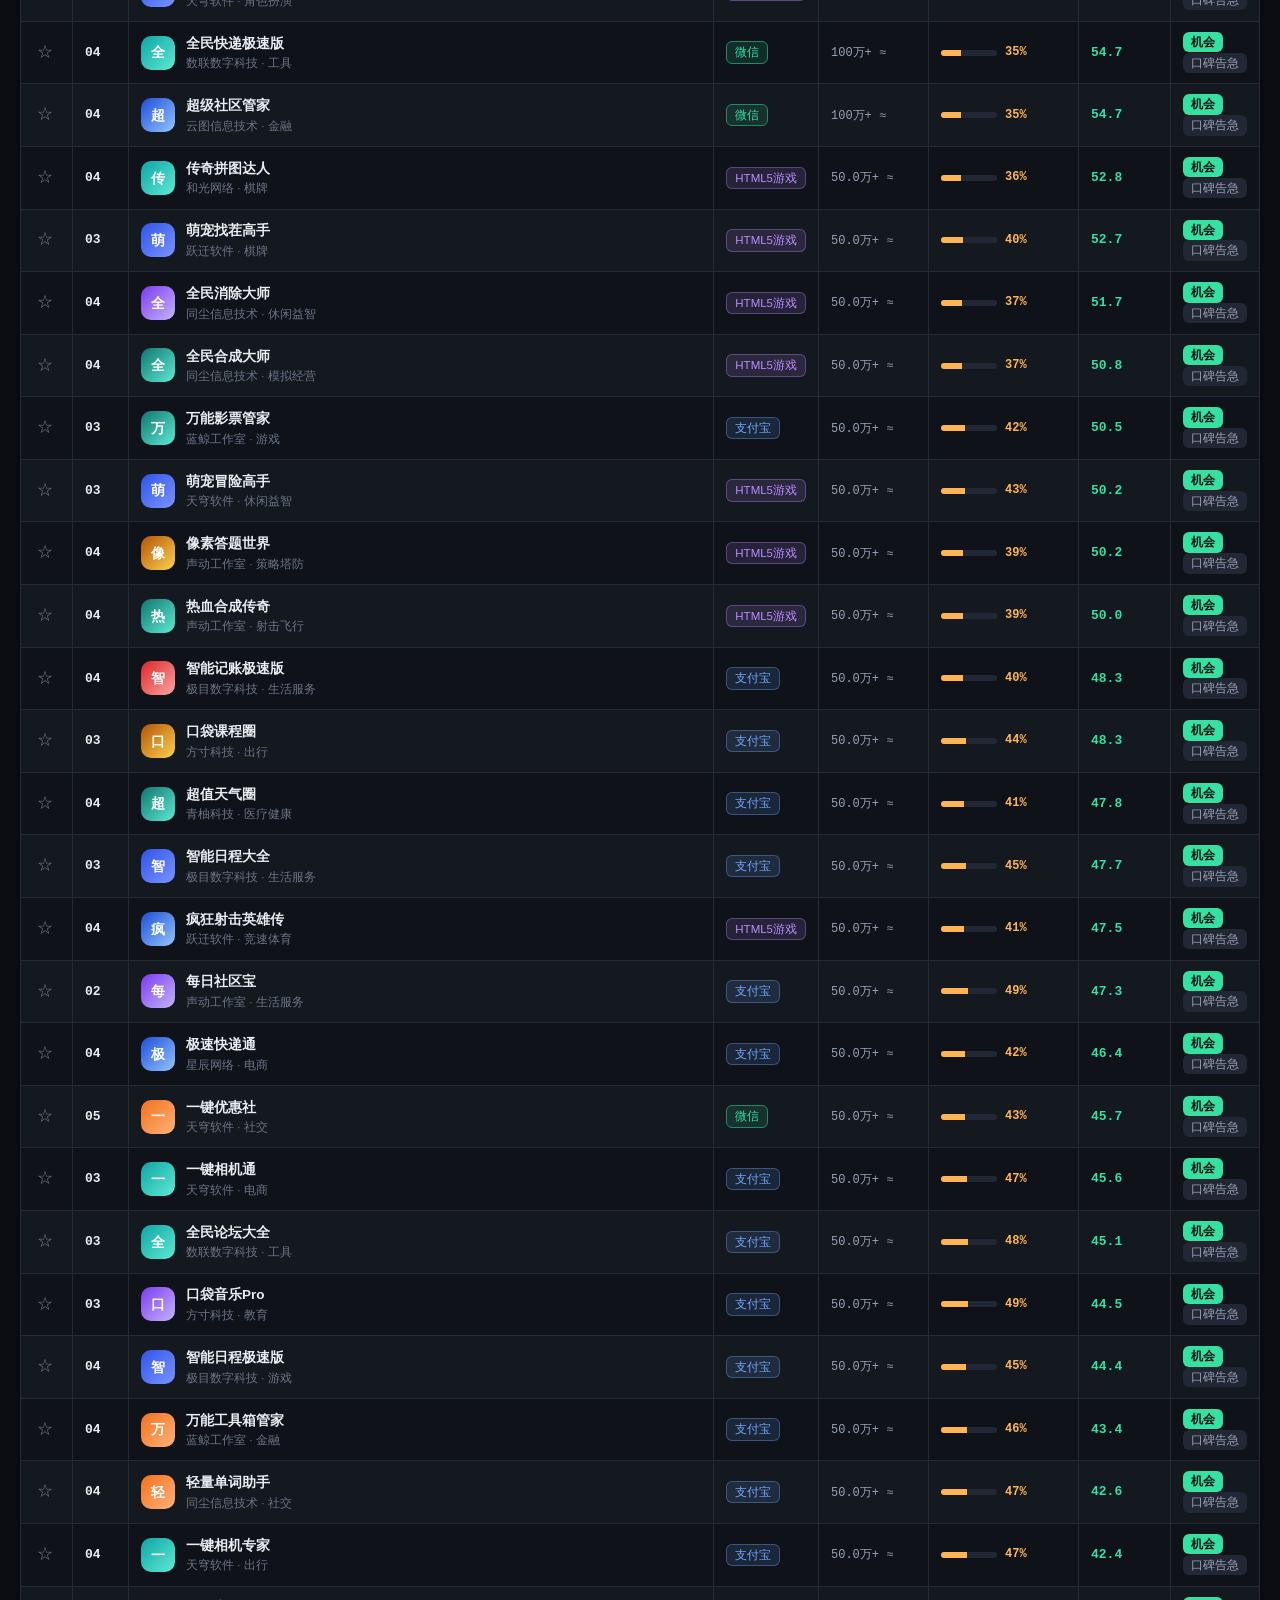
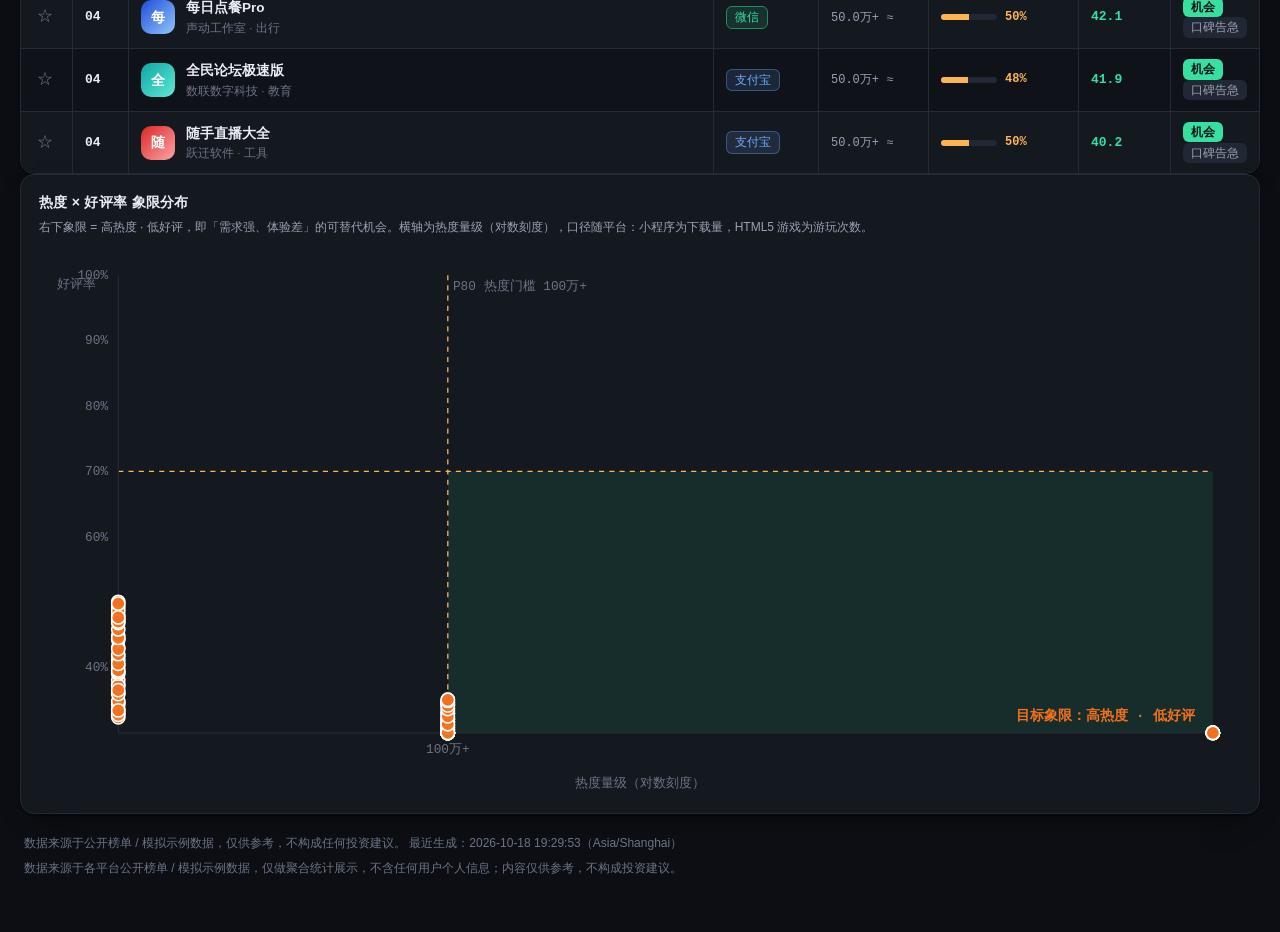
==== commit 44b6ff47: "chore(nav): 顶栏加入信息差监控互链" ====
--- a/public/index.html
+++ b/public/index.html
@@ -35,6 +35,8 @@
         <a href="http://101.132.195.92/gameqker/">出海军情表</a>
         <span class="sep">·</span>
         <a href="http://101.132.195.92/wordseeker/">WordSeeker</a>
+        <span class="sep">·</span>
+        <a href="http://101.132.195.92/xinxicha/">信息差监控</a>
         <span class="sep">·</span>
         <a href="http://101.132.195.92/">站点导航</a>
       </nav>
